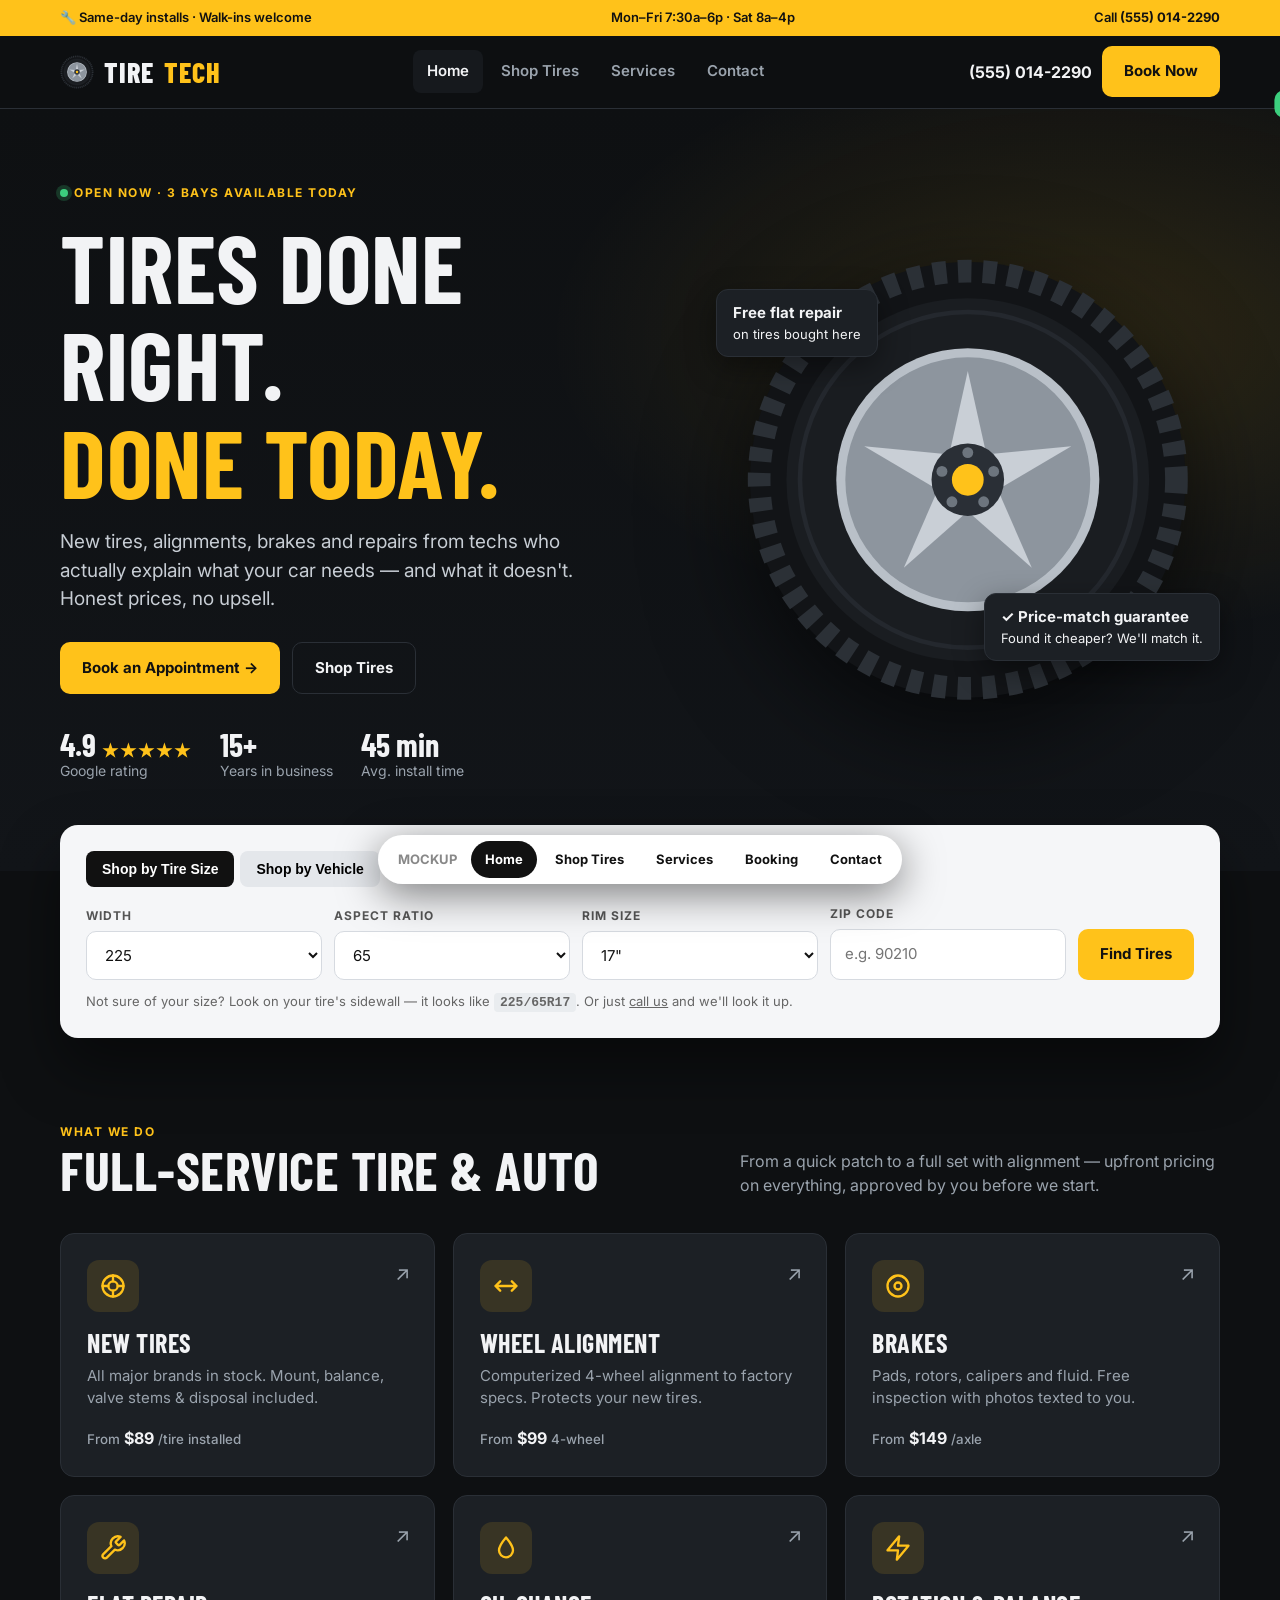
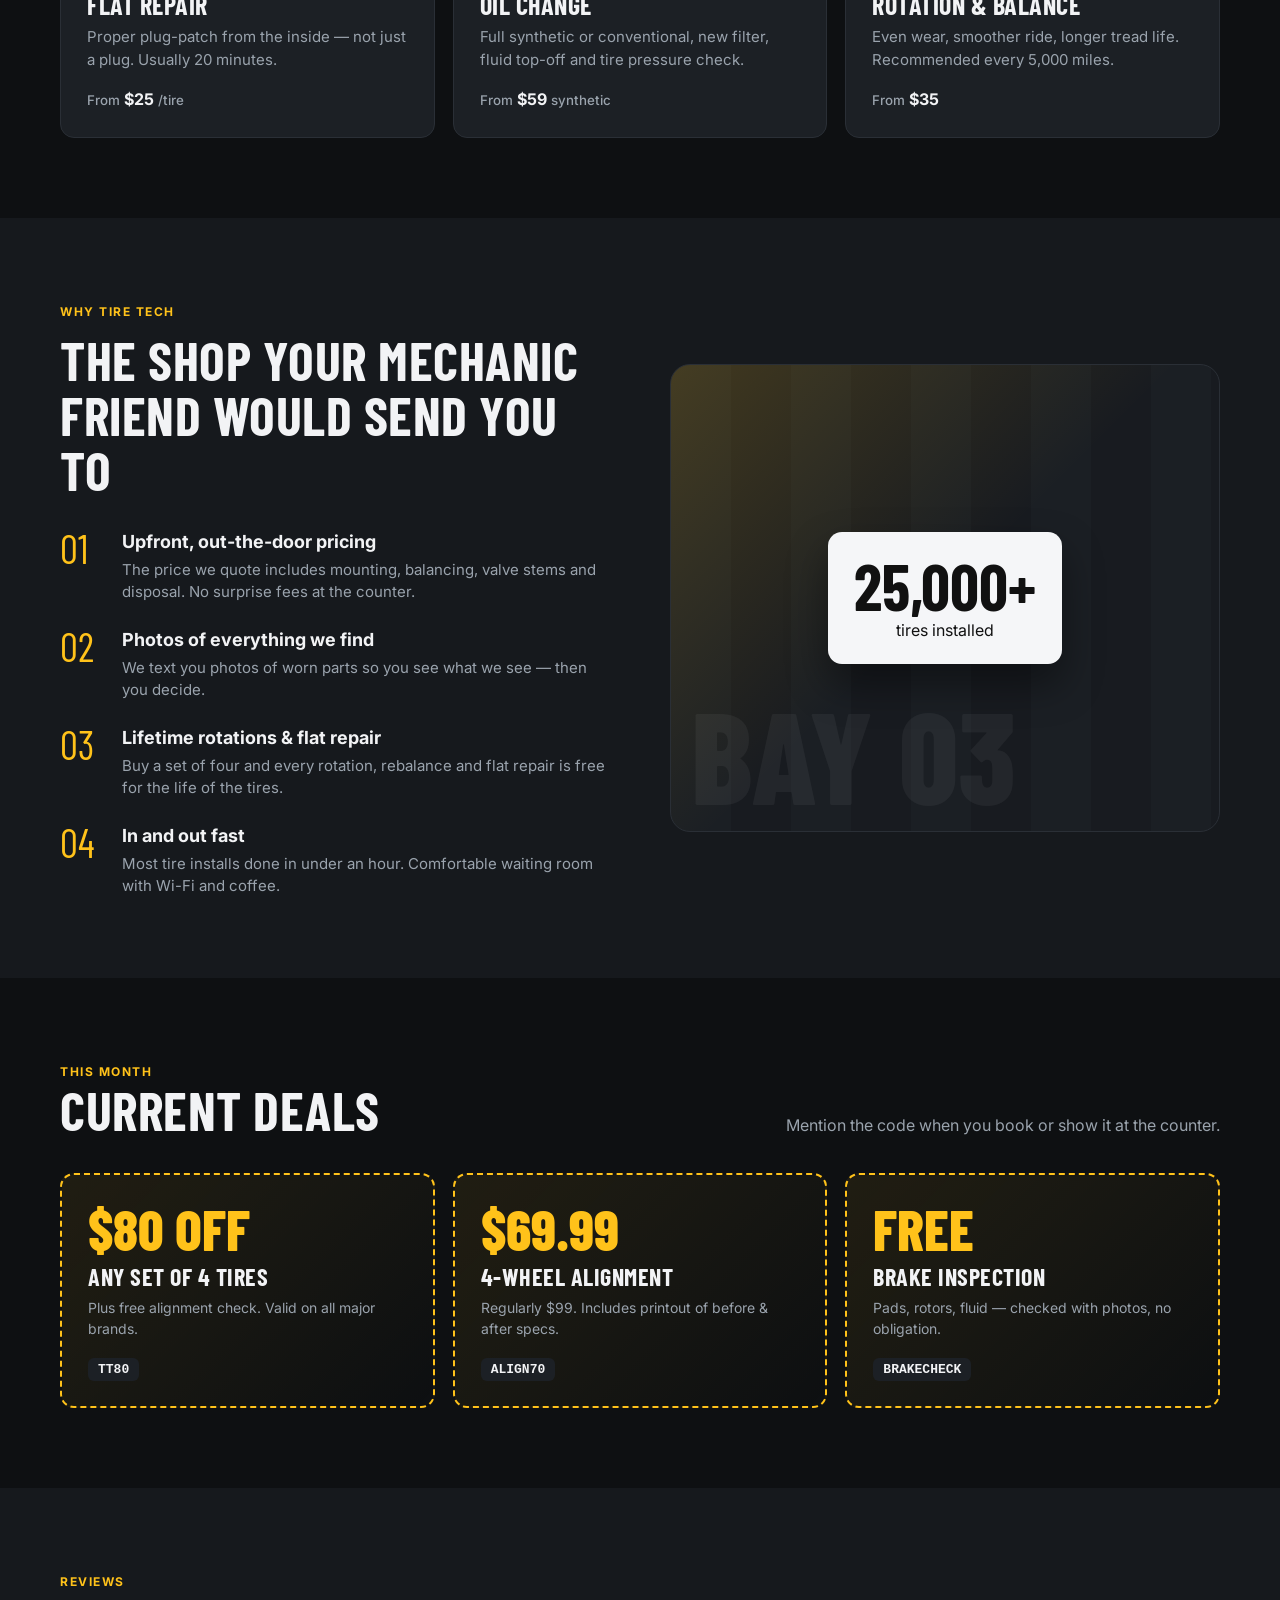
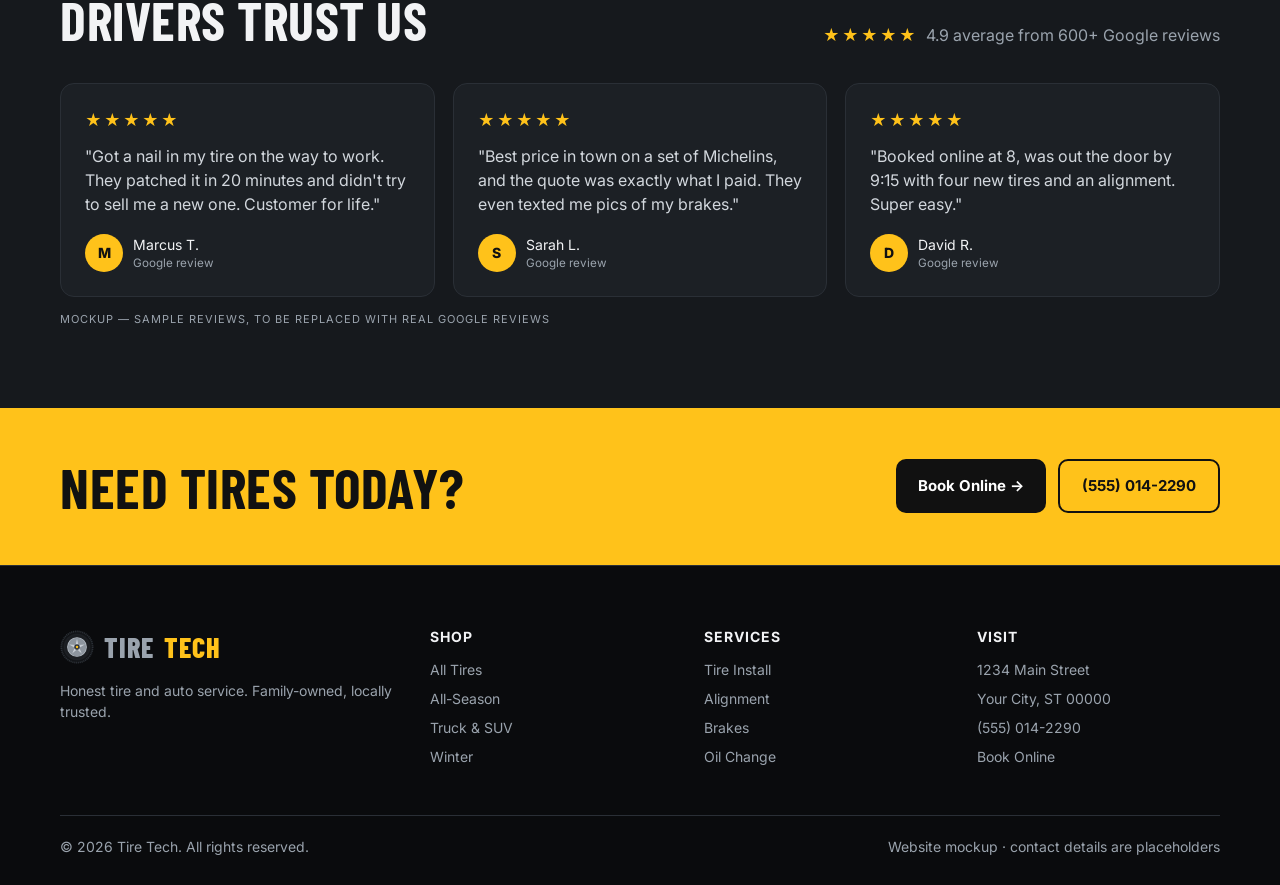
==== index.html @ 1d89fd84 "Tire Tech website mockup: home, shop tires, services, booking flow, contact Co-Authored-By: Claude O" ====
<!DOCTYPE html>
<html lang="en">
<head>
<meta charset="utf-8">
<meta name="viewport" content="width=device-width, initial-scale=1">
<title>Tire Tech</title>
<link rel="preconnect" href="https://fonts.googleapis.com">
<link href="https://fonts.googleapis.com/css2?family=Barlow+Condensed:wght@600;700;800&family=Inter:wght@400;500;600;700&display=swap" rel="stylesheet">
<style>
:root{
  --bg:#0e1012; --bg2:#16191d; --card:#1c2025; --line:#2a2f36;
  --text:#f2f3f5; --muted:#9aa3ad; --accent:#ffc21a; --accent2:#ff8a00;
  --ok:#3ccf7e; --light:#f5f6f8; --ink:#111;
  --r:14px;
}
*{box-sizing:border-box;margin:0;padding:0}
html{scroll-behavior:smooth}
body{background:var(--bg);color:var(--text);font-family:Inter,system-ui,sans-serif;line-height:1.5;-webkit-font-smoothing:antialiased;overflow-x:hidden}
a{color:inherit;text-decoration:none}
h1,h2,h3,.cond{font-family:"Barlow Condensed",Impact,sans-serif;text-transform:uppercase;letter-spacing:.5px;line-height:1.02}
.wrap{max-width:1200px;margin:0 auto;padding:0 20px}
.btn{display:inline-flex;align-items:center;gap:8px;padding:14px 22px;border-radius:10px;font-weight:700;font-size:15px;border:0;cursor:pointer;transition:.15s;white-space:nowrap}
.btn-y{background:var(--accent);color:#111}
.btn-y:hover{background:#ffd34d;transform:translateY(-1px)}
.btn-o{border:1.5px solid var(--line);color:var(--text);background:transparent}
.btn-o:hover{border-color:var(--accent);color:var(--accent)}
.tag{display:inline-block;font-size:12px;font-weight:700;letter-spacing:1.5px;text-transform:uppercase;color:var(--accent)}

/* topbar */
.topbar{background:var(--accent);color:#111;font-size:13px;font-weight:600}
.topbar .wrap{display:flex;justify-content:space-between;gap:12px;padding-top:8px;padding-bottom:8px;flex-wrap:wrap}
header{position:sticky;top:0;z-index:50;background:rgba(14,16,18,.92);backdrop-filter:blur(10px);border-bottom:1px solid var(--line)}
header .wrap{display:flex;align-items:center;justify-content:space-between;height:72px;gap:20px}
.logo{display:flex;align-items:center;gap:10px;font-family:"Barlow Condensed";font-weight:800;font-size:28px;letter-spacing:1px}
.logo span{color:var(--accent)}
nav.main{display:flex;gap:4px}
nav.main a{padding:10px 14px;border-radius:8px;font-weight:600;font-size:15px;color:var(--muted)}
nav.main a:hover,nav.main a.active{color:var(--text);background:var(--bg2)}
.hdr-cta{display:flex;gap:10px;align-items:center}
.phone{font-weight:700}
.burger{display:none;background:none;border:0;color:var(--text);font-size:28px;cursor:pointer}

/* pages */
.page{display:none;animation:fade .3s ease}
.page.show{display:block}
@keyframes fade{from{opacity:0;transform:translateY(6px)}to{opacity:1;transform:none}}
section{padding:80px 0}
.sec-head{display:flex;justify-content:space-between;align-items:end;gap:20px;margin-bottom:36px;flex-wrap:wrap}
.sec-head h2{font-size:clamp(36px,5vw,54px)}
.sec-head p{color:var(--muted);max-width:480px}

/* hero */
.hero{position:relative;overflow:hidden;padding:70px 0 90px;background:
  radial-gradient(900px 500px at 85% 30%,rgba(255,194,26,.12),transparent 60%),
  linear-gradient(180deg,#0e1012,#121519)}
.hero .wrap{display:grid;grid-template-columns:1.1fr .9fr;gap:40px;align-items:center}
.hero h1{font-size:clamp(52px,7.5vw,96px);margin:14px 0 18px}
.hero h1 em{font-style:normal;color:var(--accent)}
.hero p.lead{font-size:19px;color:#c7cdd4;max-width:540px;margin-bottom:28px}
.hero .ctas{display:flex;gap:12px;flex-wrap:wrap}
.stars{color:var(--accent);letter-spacing:2px}
.proof{display:flex;gap:28px;margin-top:34px;flex-wrap:wrap}
.proof div{font-size:14px;color:var(--muted)}
.proof b{display:block;font-family:"Barlow Condensed";font-size:32px;color:var(--text);line-height:1}
.tire-wrap{position:relative;display:grid;place-items:center}
.tire-svg{width:min(460px,90%);animation:spin 18s linear infinite;filter:drop-shadow(0 30px 50px rgba(0,0,0,.6))}
@keyframes spin{to{transform:rotate(360deg)}}
.badge-float{position:absolute;background:var(--card);border:1px solid var(--line);border-radius:12px;padding:12px 16px;font-size:13px;box-shadow:0 10px 30px rgba(0,0,0,.4)}
.badge-float b{display:block;font-size:15px}
.bf1{top:8%;left:0}.bf2{bottom:10%;right:0}
.dot{display:inline-block;width:8px;height:8px;border-radius:50%;background:var(--ok);margin-right:6px;box-shadow:0 0 0 4px rgba(60,207,126,.2)}

/* finder */
.finder{margin-top:-46px;position:relative;z-index:5}
.finder-card{background:var(--light);color:var(--ink);border-radius:18px;padding:26px;box-shadow:0 30px 60px rgba(0,0,0,.45)}
.finder-tabs{display:flex;gap:6px;margin-bottom:18px}
.finder-tabs button{padding:10px 16px;border-radius:8px;border:0;background:#e4e7eb;font-weight:700;cursor:pointer;font-size:14px}
.finder-tabs button.on{background:#111;color:#fff}
.finder-row{display:grid;grid-template-columns:repeat(4,1fr) auto;gap:12px;align-items:end}
.field label{display:block;font-size:12px;font-weight:700;text-transform:uppercase;letter-spacing:1px;color:#555;margin-bottom:6px}
select,input,textarea{width:100%;padding:13px 14px;border-radius:10px;border:1.5px solid #d6dae0;font:inherit;font-size:15px;background:#fff;color:#111}
select:focus,input:focus,textarea:focus{outline:none;border-color:var(--accent2)}
.finder-hint{font-size:13px;color:#666;margin-top:12px}
.finder-hint b{font-family:monospace;background:#e9ecef;padding:2px 6px;border-radius:4px}

/* services */
.grid3{display:grid;grid-template-columns:repeat(3,1fr);gap:18px}
.grid4{display:grid;grid-template-columns:repeat(4,1fr);gap:18px}
.svc{background:var(--card);border:1px solid var(--line);border-radius:var(--r);padding:26px;transition:.2s;position:relative;overflow:hidden}
.svc:hover{border-color:var(--accent);transform:translateY(-3px)}
.svc .ico{width:52px;height:52px;border-radius:12px;background:rgba(255,194,26,.12);display:grid;place-items:center;margin-bottom:18px}
.svc .ico svg{width:28px;height:28px;stroke:var(--accent);fill:none;stroke-width:2;stroke-linecap:round;stroke-linejoin:round}
.svc h3{font-size:26px;margin-bottom:8px}
.svc p{color:var(--muted);font-size:15px;margin-bottom:16px}
.svc .price{font-weight:700}
.svc .price small{color:var(--muted);font-weight:500}
.svc .arrow{position:absolute;top:24px;right:24px;color:var(--muted);font-size:20px}

/* why */
.why{background:var(--bg2)}
.why .wrap{display:grid;grid-template-columns:1fr 1fr;gap:60px;align-items:center}
.why-list{display:grid;gap:22px}
.why-item{display:flex;gap:16px}
.why-item .n{font-family:"Barlow Condensed";font-size:40px;color:var(--accent);line-height:1;min-width:46px}
.why-item h4{font-size:18px;margin-bottom:4px}
.why-item p{color:var(--muted);font-size:15px}
.shop-visual{aspect-ratio:4/3.4;border-radius:20px;background:
  linear-gradient(135deg,rgba(255,194,26,.18),transparent 50%),
  repeating-linear-gradient(90deg,#1b1f24 0 60px,#181b20 60px 120px);
  border:1px solid var(--line);position:relative;overflow:hidden;display:grid;place-items:center}
.shop-visual .bay{font-family:"Barlow Condensed";font-size:130px;font-weight:800;color:rgba(255,255,255,.05);position:absolute;bottom:-20px;left:20px}
.shop-visual .stat{background:var(--light);color:#111;padding:22px 26px;border-radius:14px;text-align:center;box-shadow:0 20px 40px rgba(0,0,0,.4)}
.shop-visual .stat b{font-family:"Barlow Condensed";font-size:64px;display:block;line-height:1}

/* deals */
.deal{border:2px dashed var(--accent);border-radius:var(--r);padding:26px;background:linear-gradient(135deg,rgba(255,194,26,.08),transparent)}
.deal .big{font-family:"Barlow Condensed";font-size:56px;font-weight:800;color:var(--accent);line-height:1}
.deal h3{font-size:24px;margin:8px 0}
.deal p{color:var(--muted);font-size:14px;margin-bottom:16px}
.deal code{font-weight:700;background:var(--card);padding:4px 10px;border-radius:6px;color:var(--text)}

/* reviews */
.rev{background:var(--card);border:1px solid var(--line);border-radius:var(--r);padding:24px}
.rev p{margin:12px 0 18px;color:#d2d7dd}
.rev .who{display:flex;align-items:center;gap:10px;font-size:14px}
.av{width:38px;height:38px;border-radius:50%;background:var(--accent);color:#111;display:grid;place-items:center;font-weight:800}
.rev .who small{color:var(--muted);display:block}
.sample{font-size:11px;color:var(--muted);text-transform:uppercase;letter-spacing:1px}

/* cta band */
.band{background:var(--accent);color:#111}
.band .wrap{display:flex;justify-content:space-between;align-items:center;gap:30px;padding-top:50px;padding-bottom:50px;flex-wrap:wrap}
.band h2{font-size:clamp(36px,5vw,56px)}
.band .btn{background:#111;color:#fff}

/* footer */
footer{background:#0a0b0d;border-top:1px solid var(--line);padding:60px 0 30px;color:var(--muted);font-size:14px}
footer .cols{display:grid;grid-template-columns:1.4fr 1fr 1fr 1fr;gap:30px;margin-bottom:40px}
footer h5{color:var(--text);font-size:14px;margin-bottom:12px;text-transform:uppercase;letter-spacing:1px}
footer li{list-style:none;margin-bottom:8px}
footer a:hover{color:var(--accent)}
.legal{border-top:1px solid var(--line);padding-top:20px;display:flex;justify-content:space-between;flex-wrap:wrap;gap:10px}

/* page hero */
.phero{padding:60px 0 40px;background:linear-gradient(180deg,#14171b,var(--bg));border-bottom:1px solid var(--line)}
.phero h1{font-size:clamp(46px,6vw,76px);margin:10px 0}
.phero p{color:var(--muted);max-width:620px;font-size:17px}
.crumbs{font-size:13px;color:var(--muted)}

/* services page */
.svc-row{display:grid;grid-template-columns:80px 1fr auto;gap:24px;align-items:center;padding:26px 0;border-bottom:1px solid var(--line)}
.svc-row .ico{width:64px;height:64px;border-radius:14px;background:rgba(255,194,26,.12);display:grid;place-items:center}
.svc-row .ico svg{width:32px;height:32px;stroke:var(--accent);fill:none;stroke-width:2;stroke-linecap:round;stroke-linejoin:round}
.svc-row h3{font-size:30px}
.svc-row p{color:var(--muted);max-width:640px}
.chips{display:flex;gap:8px;flex-wrap:wrap;margin-top:10px}
.chip{font-size:12px;padding:5px 10px;border-radius:20px;background:var(--bg2);border:1px solid var(--line);color:#c7cdd4}
.svc-row .right{text-align:right}
.svc-row .right b{font-family:"Barlow Condensed";font-size:34px;display:block}
.svc-row .right small{color:var(--muted);display:block;margin-bottom:10px}

/* shop */
.shop{display:grid;grid-template-columns:260px 1fr;gap:30px;padding:40px 0 80px}
.filters{background:var(--card);border:1px solid var(--line);border-radius:var(--r);padding:22px;height:fit-content;position:sticky;top:96px}
.filters h4{font-size:13px;text-transform:uppercase;letter-spacing:1px;margin:18px 0 10px;color:var(--muted)}
.filters h4:first-child{margin-top:0}
.filters label{display:flex;align-items:center;gap:10px;font-size:14px;padding:5px 0;cursor:pointer}
.filters input[type=checkbox]{width:18px;height:18px;accent-color:var(--accent)}
.sizebox{background:var(--bg2);border:1px solid var(--line);border-radius:10px;padding:12px;font-family:monospace;font-size:18px;font-weight:700;text-align:center;color:var(--accent)}
.shop-top{display:flex;justify-content:space-between;align-items:center;margin-bottom:18px;gap:12px;flex-wrap:wrap}
.shop-top select{width:auto;background:var(--card);color:var(--text);border-color:var(--line)}
.tires{display:grid;grid-template-columns:repeat(3,1fr);gap:18px}
.tcard{background:var(--card);border:1px solid var(--line);border-radius:var(--r);overflow:hidden;display:flex;flex-direction:column;transition:.2s}
.tcard:hover{border-color:#444b55}
.tcard .img{background:radial-gradient(circle at 50% 45%,#2a2f36,#16191d);aspect-ratio:1.25;display:grid;place-items:center;position:relative}
.tcard .img svg{width:62%}
.tcard .ribbon{position:absolute;top:12px;left:12px;background:var(--accent);color:#111;font-size:11px;font-weight:800;padding:4px 8px;border-radius:6px;text-transform:uppercase}
.tcard .body{padding:18px;flex:1;display:flex;flex-direction:column}
.tcard .brand{font-size:12px;color:var(--muted);text-transform:uppercase;letter-spacing:1px;font-weight:700}
.tcard h3{font-size:24px;margin:4px 0 8px}
.tcard .meta{display:flex;gap:6px;flex-wrap:wrap;margin-bottom:14px}
.tcard .foot{margin-top:auto;display:flex;justify-content:space-between;align-items:end}
.tcard .pr b{font-family:"Barlow Condensed";font-size:32px;line-height:1}
.tcard .pr small{display:block;color:var(--muted);font-size:12px}
.tcard .btn{padding:10px 14px;font-size:14px}

/* booking */
.book{display:grid;grid-template-columns:1fr 360px;gap:30px;padding:40px 0 80px}
.steps{display:flex;gap:8px;margin-bottom:24px}
.steps div{flex:1;height:6px;border-radius:4px;background:var(--line)}
.steps div.on{background:var(--accent)}
.bcard{background:var(--light);color:#111;border-radius:18px;padding:30px}
.bcard h2{font-size:38px;margin-bottom:6px}
.bcard .sub{color:#666;margin-bottom:22px}
.opts{display:grid;grid-template-columns:repeat(2,1fr);gap:12px}
.opt{border:2px solid #dde1e6;border-radius:12px;padding:16px;cursor:pointer;background:#fff;transition:.15s;text-align:left;font:inherit}
.opt:hover{border-color:#bbb}
.opt.on{border-color:var(--accent2);background:#fff8ea}
.opt b{display:block;font-size:16px}
.opt small{color:#666}
.days{display:grid;grid-template-columns:repeat(7,1fr);gap:8px;margin-bottom:18px}
.day{border:2px solid #dde1e6;border-radius:10px;padding:10px 4px;text-align:center;cursor:pointer;background:#fff;font:inherit}
.day small{display:block;font-size:11px;color:#777;text-transform:uppercase}
.day b{font-size:20px}
.day.on{border-color:var(--accent2);background:#fff8ea}
.day.off{opacity:.35;pointer-events:none}
.times{display:grid;grid-template-columns:repeat(4,1fr);gap:8px}
.time{border:2px solid #dde1e6;border-radius:10px;padding:10px;text-align:center;cursor:pointer;background:#fff;font:inherit;font-weight:600}
.time.on{border-color:var(--accent2);background:#fff8ea}
.time.taken{text-decoration:line-through;opacity:.35;pointer-events:none}
.formgrid{display:grid;grid-template-columns:1fr 1fr;gap:14px}
.formgrid .full{grid-column:1/-1}
.bnav{display:flex;justify-content:space-between;margin-top:26px}
.bnav .btn-o{color:#111;border-color:#ccc}
.summary{background:var(--card);border:1px solid var(--line);border-radius:18px;padding:24px;height:fit-content;position:sticky;top:96px}
.summary h4{font-size:13px;text-transform:uppercase;letter-spacing:1px;color:var(--muted);margin-bottom:14px}
.sline{display:flex;justify-content:space-between;padding:10px 0;border-bottom:1px solid var(--line);font-size:14px;gap:12px}
.sline span:first-child{color:var(--muted)}
.sline span:last-child{text-align:right;font-weight:600}
.perks{margin-top:18px;display:grid;gap:10px;font-size:14px;color:#c7cdd4}
.done{text-align:center;padding:30px 10px}
.done .check{width:80px;height:80px;border-radius:50%;background:var(--ok);display:grid;place-items:center;margin:0 auto 20px;font-size:40px;color:#fff}

/* contact */
.contact{display:grid;grid-template-columns:1fr 1fr;gap:30px;padding:50px 0 80px}
.map{border-radius:18px;border:1px solid var(--line);min-height:420px;position:relative;overflow:hidden;background:
  linear-gradient(0deg,transparent 48%,#2a2f36 48% 52%,transparent 52%),
  linear-gradient(90deg,transparent 30%,#2a2f36 30% 33%,transparent 33%),
  linear-gradient(90deg,transparent 70%,#23272d 70% 72%,transparent 72%),
  linear-gradient(0deg,transparent 18%,#23272d 18% 20%,transparent 20%),
  #181b20}
.pin{position:absolute;left:50%;top:42%;transform:translate(-50%,-100%);text-align:center}
.pin .p{width:44px;height:44px;background:var(--accent);border-radius:50% 50% 50% 0;transform:rotate(-45deg);margin:0 auto;box-shadow:0 10px 20px rgba(0,0,0,.5)}
.pin .lbl{margin-top:14px;background:var(--light);color:#111;padding:8px 12px;border-radius:8px;font-weight:700;font-size:14px;white-space:nowrap}
.info{display:grid;gap:16px}
.icard{background:var(--card);border:1px solid var(--line);border-radius:var(--r);padding:22px}
.icard h3{font-size:24px;margin-bottom:10px}
.hours div{display:flex;justify-content:space-between;padding:6px 0;border-bottom:1px dashed var(--line);font-size:15px}
.hours div.today{color:var(--accent);font-weight:700}

/* mock toolbar */
.mockbar{position:fixed;bottom:16px;left:50%;transform:translateX(-50%);z-index:100;background:#fff;color:#111;border-radius:40px;padding:6px;display:flex;gap:4px;box-shadow:0 10px 40px rgba(0,0,0,.5);font-size:13px;font-weight:700;max-width:calc(100vw - 32px);overflow-x:auto}
.mockbar a{padding:9px 14px;border-radius:30px;white-space:nowrap}
.mockbar a.active{background:#111;color:#fff}
.mockbar .lab{padding:9px 10px 9px 14px;color:#888}

.toast{position:fixed;top:90px;right:20px;background:var(--ok);color:#06210f;padding:14px 18px;border-radius:10px;font-weight:700;z-index:120;transform:translateX(140%);transition:.3s}
.toast.show{transform:none}

@media(max-width:980px){
  nav.main,.hdr-cta .phone{display:none}
  .burger{display:block}
  nav.main.open{display:flex;flex-direction:column;position:absolute;top:72px;left:0;right:0;background:var(--bg);padding:12px 20px;border-bottom:1px solid var(--line)}
  .hero .wrap,.why .wrap,.contact,.book,.shop{grid-template-columns:1fr}
  .tire-wrap{order:-1}.tire-svg{width:260px}
  .badge-float{display:none}
  .finder-row{grid-template-columns:1fr 1fr}
  .finder-row .btn{grid-column:1/-1;justify-content:center}
  .grid3,.grid4,.tires{grid-template-columns:1fr 1fr}
  footer .cols{grid-template-columns:1fr 1fr}
  .filters,.summary{position:static}
}
@media(max-width:620px){
  section{padding:56px 0}
  .wrap{padding:0 16px}
  .grid3,.grid4,.tires,.opts,.formgrid{grid-template-columns:1fr}
  .svc-row{grid-template-columns:1fr}
  .svc-row .right{text-align:left}
  .times{grid-template-columns:repeat(3,1fr)}
  .days{grid-template-columns:repeat(4,1fr)}
  .hdr-cta .btn{padding:10px 14px;font-size:14px}
  .topbar .wrap{justify-content:center;text-align:center}
  .topbar .hide-sm{display:none}
  footer .cols{grid-template-columns:1fr}
}
</style>
</head>
<body>

<svg width="0" height="0" style="position:absolute">
  <defs>
    <symbol id="tire" viewBox="0 0 200 200">
      <circle cx="100" cy="100" r="96" fill="#121417"/>
      <circle cx="100" cy="100" r="92" fill="none" stroke="#2b3036" stroke-width="10" stroke-dasharray="6 5"/>
      <circle cx="100" cy="100" r="80" fill="#1a1d21"/>
      <circle cx="100" cy="100" r="74" fill="none" stroke="#24282e" stroke-width="2"/>
      <circle cx="100" cy="100" r="58" fill="#b9c0c8"/>
      <circle cx="100" cy="100" r="54" fill="#8d959e"/>
      <g fill="#c9cfd6">
        <path d="M100 52 L108 88 L92 88Z"/><path d="M100 52 L108 88 L92 88Z" transform="rotate(72 100 100)"/>
        <path d="M100 52 L108 88 L92 88Z" transform="rotate(144 100 100)"/><path d="M100 52 L108 88 L92 88Z" transform="rotate(216 100 100)"/>
        <path d="M100 52 L108 88 L92 88Z" transform="rotate(288 100 100)"/>
      </g>
      <circle cx="100" cy="100" r="16" fill="#2a2f36"/>
      <circle cx="100" cy="100" r="7" fill="#ffc21a"/>
      <g fill="#6d757e"><circle cx="100" cy="88" r="2.4"/><circle cx="111.4" cy="96.3" r="2.4"/><circle cx="107" cy="109.7" r="2.4"/><circle cx="93" cy="109.7" r="2.4"/><circle cx="88.6" cy="96.3" r="2.4"/></g>
    </symbol>
  </defs>
</svg>

<div class="topbar"><div class="wrap">
  <span>🔧 Same-day installs · Walk-ins welcome</span>
  <span class="hide-sm">Mon–Fri 7:30a–6p · Sat 8a–4p</span>
  <span>Call <b>(555) 014-2290</b></span>
</div></div>

<header><div class="wrap">
  <a href="#home" class="logo">
    <svg width="34" height="34"><use href="#tire"/></svg>TIRE<span>TECH</span>
  </a>
  <nav class="main" id="nav">
    <a href="#home" data-p="home">Home</a>
    <a href="#tires" data-p="tires">Shop Tires</a>
    <a href="#services" data-p="services">Services</a>
    <a href="#contact" data-p="contact">Contact</a>
  </nav>
  <div class="hdr-cta">
    <a class="phone" href="#contact">(555) 014-2290</a>
    <a class="btn btn-y" href="#book">Book Now</a>
    <button class="burger" onclick="document.getElementById('nav').classList.toggle('open')" aria-label="Menu">☰</button>
  </div>
</div></header>

<!-- ================= HOME ================= -->
<main class="page" id="p-home">
  <div class="hero"><div class="wrap">
    <div>
      <span class="tag"><span class="dot"></span>Open now · 3 bays available today</span>
      <h1>Tires done right.<br><em>Done today.</em></h1>
      <p class="lead">New tires, alignments, brakes and repairs from techs who actually explain what your car needs — and what it doesn't. Honest prices, no upsell.</p>
      <div class="ctas">
        <a class="btn btn-y" href="#book">Book an Appointment →</a>
        <a class="btn btn-o" href="#tires">Shop Tires</a>
      </div>
      <div class="proof">
        <div><b>4.9 <span class="stars" style="font-size:18px">★★★★★</span></b>Google rating</div>
        <div><b>15+</b>Years in business</div>
        <div><b>45 min</b>Avg. install time</div>
      </div>
    </div>
    <div class="tire-wrap">
      <svg class="tire-svg" viewBox="0 0 200 200"><use href="#tire"/></svg>
      <div class="badge-float bf1"><b>Free flat repair</b>on tires bought here</div>
      <div class="badge-float bf2"><b>✓ Price-match guarantee</b>Found it cheaper? We'll match it.</div>
    </div>
  </div></div>

  <div class="wrap finder"><div class="finder-card">
    <div class="finder-tabs">
      <button class="on" onclick="ftab(this,'size')">Shop by Tire Size</button>
      <button onclick="ftab(this,'veh')">Shop by Vehicle</button>
    </div>
    <div class="finder-row" id="f-size">
      <div class="field"><label>Width</label><select><option>205</option><option>215</option><option selected>225</option><option>235</option><option>245</option><option>265</option></select></div>
      <div class="field"><label>Aspect Ratio</label><select><option>45</option><option>55</option><option selected>65</option><option>70</option></select></div>
      <div class="field"><label>Rim Size</label><select><option>16"</option><option selected>17"</option><option>18"</option><option>20"</option></select></div>
      <div class="field"><label>ZIP Code</label><input placeholder="e.g. 90210"></div>
      <a class="btn btn-y" href="#tires">Find Tires</a>
    </div>
    <div class="finder-row" id="f-veh" style="display:none">
      <div class="field"><label>Year</label><select><option>2024</option><option selected>2021</option><option>2019</option><option>2017</option></select></div>
      <div class="field"><label>Make</label><select><option>Toyota</option><option selected>Honda</option><option>Ford</option><option>Chevrolet</option></select></div>
      <div class="field"><label>Model</label><select><option selected>CR-V</option><option>Civic</option><option>Accord</option><option>Pilot</option></select></div>
      <div class="field"><label>Trim</label><select><option>EX</option><option>LX</option><option>Touring</option></select></div>
      <a class="btn btn-y" href="#tires">Find Tires</a>
    </div>
    <p class="finder-hint">Not sure of your size? Look on your tire's sidewall — it looks like <b>225/65R17</b>. Or just <a href="#contact" style="text-decoration:underline">call us</a> and we'll look it up.</p>
  </div></div>

  <section><div class="wrap">
    <div class="sec-head">
      <div><span class="tag">What we do</span><h2>Full-service tire &amp; auto</h2></div>
      <p>From a quick patch to a full set with alignment — upfront pricing on everything, approved by you before we start.</p>
    </div>
    <div class="grid3" id="svc-grid"></div>
  </div></section>

  <section class="why"><div class="wrap">
    <div>
      <span class="tag">Why Tire Tech</span>
      <h2 style="font-size:clamp(36px,5vw,54px);margin:10px 0 30px">The shop your mechanic friend would send you to</h2>
      <div class="why-list">
        <div class="why-item"><div class="n">01</div><div><h4>Upfront, out-the-door pricing</h4><p>The price we quote includes mounting, balancing, valve stems and disposal. No surprise fees at the counter.</p></div></div>
        <div class="why-item"><div class="n">02</div><div><h4>Photos of everything we find</h4><p>We text you photos of worn parts so you see what we see — then you decide.</p></div></div>
        <div class="why-item"><div class="n">03</div><div><h4>Lifetime rotations &amp; flat repair</h4><p>Buy a set of four and every rotation, rebalance and flat repair is free for the life of the tires.</p></div></div>
        <div class="why-item"><div class="n">04</div><div><h4>In and out fast</h4><p>Most tire installs done in under an hour. Comfortable waiting room with Wi-Fi and coffee.</p></div></div>
      </div>
    </div>
    <div class="shop-visual">
      <div class="bay">BAY 03</div>
      <div class="stat"><b>25,000+</b>tires installed</div>
    </div>
  </div></section>

  <section><div class="wrap">
    <div class="sec-head">
      <div><span class="tag">This month</span><h2>Current deals</h2></div>
      <p>Mention the code when you book or show it at the counter.</p>
    </div>
    <div class="grid3">
      <div class="deal"><div class="big">$80 OFF</div><h3>Any set of 4 tires</h3><p>Plus free alignment check. Valid on all major brands.</p><code>TT80</code></div>
      <div class="deal"><div class="big">$69.99</div><h3>4-wheel alignment</h3><p>Regularly $99. Includes printout of before &amp; after specs.</p><code>ALIGN70</code></div>
      <div class="deal"><div class="big">FREE</div><h3>Brake inspection</h3><p>Pads, rotors, fluid — checked with photos, no obligation.</p><code>BRAKECHECK</code></div>
    </div>
  </div></section>

  <section style="background:var(--bg2)"><div class="wrap">
    <div class="sec-head">
      <div><span class="tag">Reviews</span><h2>Drivers trust us</h2></div>
      <p><span class="stars">★★★★★</span> &nbsp;4.9 average from 600+ Google reviews</p>
    </div>
    <div class="grid3">
      <div class="rev"><span class="stars">★★★★★</span><p>"Got a nail in my tire on the way to work. They patched it in 20 minutes and didn't try to sell me a new one. Customer for life."</p><div class="who"><div class="av">M</div><div>Marcus T.<small>Google review</small></div></div></div>
      <div class="rev"><span class="stars">★★★★★</span><p>"Best price in town on a set of Michelins, and the quote was exactly what I paid. They even texted me pics of my brakes."</p><div class="who"><div class="av">S</div><div>Sarah L.<small>Google review</small></div></div></div>
      <div class="rev"><span class="stars">★★★★★</span><p>"Booked online at 8, was out the door by 9:15 with four new tires and an alignment. Super easy."</p><div class="who"><div class="av">D</div><div>David R.<small>Google review</small></div></div></div>
    </div>
    <p class="sample" style="margin-top:14px">Mockup — sample reviews, to be replaced with real Google reviews</p>
  </div></section>

  <div class="band"><div class="wrap">
    <h2>Need tires today?</h2>
    <div style="display:flex;gap:12px;flex-wrap:wrap"><a class="btn" href="#book">Book Online →</a><a class="btn" style="background:transparent;color:#111;border:2px solid #111" href="#contact">(555) 014-2290</a></div>
  </div></div>
</main>

<!-- ================= TIRES ================= -->
<main class="page" id="p-tires">
  <div class="phero"><div class="wrap">
    <div class="crumbs">Home / Shop Tires</div>
    <h1>Shop Tires</h1>
    <p>Prices shown are per tire, <b style="color:var(--text)">installed</b> — mounting, balancing, new valve stems and disposal included.</p>
  </div></div>
  <div class="wrap shop">
    <aside class="filters">
      <h4>Your size</h4>
      <div class="sizebox">225/65R17</div>
      <a href="#home" style="font-size:13px;color:var(--accent);display:block;margin-top:8px">Change size</a>
      <h4>Tire type</h4>
      <label><input type="checkbox" checked> All-Season</label>
      <label><input type="checkbox"> All-Terrain</label>
      <label><input type="checkbox"> Performance</label>
      <label><input type="checkbox"> Winter</label>
      <h4>Brand</h4>
      <label><input type="checkbox"> Michelin</label>
      <label><input type="checkbox"> Bridgestone</label>
      <label><input type="checkbox"> Goodyear</label>
      <label><input type="checkbox"> Continental</label>
      <label><input type="checkbox"> Budget / Value</label>
      <h4>Price per tire</h4>
      <label><input type="checkbox"> Under $120</label>
      <label><input type="checkbox"> $120 – $180</label>
      <label><input type="checkbox"> $180+</label>
    </aside>
    <div>
      <div class="shop-top">
        <span style="color:var(--muted)"><b style="color:var(--text)">6 tires</b> fit 225/65R17</span>
        <select><option>Sort: Recommended</option><option>Price: Low to High</option><option>Price: High to Low</option><option>Best Rated</option></select>
      </div>
      <div class="tires" id="tire-grid"></div>
    </div>
  </div>
</main>

<!-- ================= SERVICES ================= -->
<main class="page" id="p-services">
  <div class="phero"><div class="wrap">
    <div class="crumbs">Home / Services</div>
    <h1>Services &amp; Pricing</h1>
    <p>Straight answers and starting prices. Every job gets a written quote you approve before we touch your car.</p>
  </div></div>
  <div class="wrap" id="svc-list" style="padding-bottom:80px"></div>
  <div class="band"><div class="wrap">
    <h2>Not sure what you need?</h2>
    <a class="btn" href="#book">Book a Free Inspection →</a>
  </div></div>
</main>

<!-- ================= BOOK ================= -->
<main class="page" id="p-book">
  <div class="phero"><div class="wrap">
    <div class="crumbs">Home / Book Appointment</div>
    <h1>Book in 60 seconds</h1>
    <p>Pick a service and a time. We'll text you a confirmation and a reminder the day before.</p>
  </div></div>
  <div class="wrap book">
    <div>
      <div class="steps"><div class="on"></div><div></div><div></div><div></div></div>
      <div class="bcard" id="bstep"></div>
    </div>
    <aside class="summary">
      <h4>Your appointment</h4>
      <div class="sline"><span>Service</span><span id="s-svc">—</span></div>
      <div class="sline"><span>Date</span><span id="s-date">—</span></div>
      <div class="sline"><span>Time</span><span id="s-time">—</span></div>
      <div class="sline"><span>Vehicle</span><span id="s-veh">—</span></div>
      <div class="sline"><span>Est. price</span><span id="s-price">—</span></div>
      <div class="perks">
        <div>✓ Free cancellation anytime</div>
        <div>✓ Text updates when your car is ready</div>
        <div>✓ Pay at pickup — nothing charged now</div>
      </div>
    </aside>
  </div>
</main>

<!-- ================= CONTACT ================= -->
<main class="page" id="p-contact">
  <div class="phero"><div class="wrap">
    <div class="crumbs">Home / Contact</div>
    <h1>Visit the shop</h1>
    <p>Walk-ins welcome — but booking online gets you the next open bay.</p>
  </div></div>
  <div class="wrap contact">
    <div class="map"><div class="pin"><div class="p"></div><div class="lbl">Tire Tech · 1234 Main St</div></div></div>
    <div class="info">
      <div class="icard">
        <h3>Location &amp; Phone</h3>
        <p style="color:#c7cdd4">1234 Main Street<br>Your City, ST 00000</p>
        <p style="margin-top:10px;font-size:22px;font-weight:700">(555) 014-2290</p>
        <div style="display:flex;gap:10px;margin-top:14px;flex-wrap:wrap"><a class="btn btn-y" href="#contact">Get Directions</a><a class="btn btn-o" href="#contact">Text Us</a></div>
      </div>
      <div class="icard hours">
        <h3>Hours</h3>
        <div><span>Monday</span><span>7:30a – 6:00p</span></div>
        <div><span>Tuesday</span><span>7:30a – 6:00p</span></div>
        <div><span>Wednesday</span><span>7:30a – 6:00p</span></div>
        <div><span>Thursday</span><span>7:30a – 6:00p</span></div>
        <div class="today"><span>Friday (today)</span><span>7:30a – 6:00p</span></div>
        <div><span>Saturday</span><span>8:00a – 4:00p</span></div>
        <div><span>Sunday</span><span>Closed</span></div>
      </div>
      <div class="icard">
        <h3>Send a message</h3>
        <div class="formgrid">
          <input placeholder="Name"><input placeholder="Phone">
          <textarea class="full" rows="3" placeholder="What can we help with?"></textarea>
          <button class="btn btn-y full" onclick="toast('Message sent — we\'ll reply shortly!')">Send Message</button>
        </div>
      </div>
    </div>
  </div>
</main>

<footer><div class="wrap">
  <div class="cols">
    <div>
      <div class="logo" style="margin-bottom:12px"><svg width="34" height="34"><use href="#tire"/></svg>TIRE<span>TECH</span></div>
      <p>Honest tire and auto service. Family-owned, locally trusted.</p>
    </div>
    <div><h5>Shop</h5><ul><li><a href="#tires">All Tires</a></li><li><a href="#tires">All-Season</a></li><li><a href="#tires">Truck &amp; SUV</a></li><li><a href="#tires">Winter</a></li></ul></div>
    <div><h5>Services</h5><ul><li><a href="#services">Tire Install</a></li><li><a href="#services">Alignment</a></li><li><a href="#services">Brakes</a></li><li><a href="#services">Oil Change</a></li></ul></div>
    <div><h5>Visit</h5><ul><li>1234 Main Street</li><li>Your City, ST 00000</li><li>(555) 014-2290</li><li><a href="#book">Book Online</a></li></ul></div>
  </div>
  <div class="legal"><span>© 2026 Tire Tech. All rights reserved.</span><span>Website mockup · contact details are placeholders</span></div>
</div></footer>

<div class="mockbar">
  <span class="lab">MOCKUP</span>
  <a href="#home" data-p="home">Home</a>
  <a href="#tires" data-p="tires">Shop Tires</a>
  <a href="#services" data-p="services">Services</a>
  <a href="#book" data-p="book">Booking</a>
  <a href="#contact" data-p="contact">Contact</a>
</div>
<div class="toast" id="toast"></div>

<script>
const IC={
  tire:'<circle cx="12" cy="12" r="9"/><circle cx="12" cy="12" r="4"/><path d="M12 3v5M12 16v5M3 12h5M16 12h5"/>',
  align:'<path d="M3 12h18M7 8l-4 4 4 4M17 8l4 4-4 4"/>',
  brake:'<circle cx="12" cy="12" r="9"/><circle cx="12" cy="12" r="3"/><path d="M5 7a9 9 0 0 1 4-3"/>',
  oil:'<path d="M12 3s6 7 6 11a6 6 0 0 1-12 0c0-4 6-11 6-11z"/>',
  patch:'<path d="M14.7 6.3a1 1 0 0 0 0 1.4l1.6 1.6a1 1 0 0 0 1.4 0l3.8-3.8a6 6 0 0 1-7.9 7.9l-6.9 6.9a2.1 2.1 0 0 1-3-3l6.9-6.9a6 6 0 0 1 7.9-7.9z"/>',
  bolt:'<path d="M13 2 3 14h9l-1 8 10-12h-9z"/>'
};
const ico=k=>`<svg viewBox="0 0 24 24">${IC[k]}</svg>`;
const SERVICES=[
  {k:'tire',n:'New Tires',d:'All major brands in stock. Mount, balance, valve stems & disposal included.',p:'$89',u:'/tire installed',c:['Same-day','Price match','Road hazard option']},
  {k:'align',n:'Wheel Alignment',d:'Computerized 4-wheel alignment to factory specs. Protects your new tires.',p:'$99',u:'4-wheel',c:['Before/after printout','~45 min']},
  {k:'brake',n:'Brakes',d:'Pads, rotors, calipers and fluid. Free inspection with photos texted to you.',p:'$149',u:'/axle',c:['Free inspection','12-mo warranty']},
  {k:'patch',n:'Flat Repair',d:'Proper plug-patch from the inside — not just a plug. Usually 20 minutes.',p:'$25',u:'/tire',c:['Free on our tires','Walk-in']},
  {k:'oil',n:'Oil Change',d:'Full synthetic or conventional, new filter, fluid top-off and tire pressure check.',p:'$59',u:'synthetic',c:['20 min','Multi-point check']},
  {k:'bolt',n:'Rotation & Balance',d:'Even wear, smoother ride, longer tread life. Recommended every 5,000 miles.',p:'$35',u:'',c:['Free with tire set','Walk-in']},
];
document.getElementById('svc-grid').innerHTML=SERVICES.map(s=>`
  <a class="svc" href="#book"><span class="arrow">↗</span><div class="ico">${ico(s.k)}</div><h3>${s.n}</h3><p>${s.d}</p>
  <div class="price"><small>From</small> ${s.p} <small>${s.u}</small></div></a>`).join('');
document.getElementById('svc-list').innerHTML=SERVICES.map(s=>`
  <div class="svc-row"><div class="ico">${ico(s.k)}</div>
  <div><h3>${s.n}</h3><p>${s.d}</p><div class="chips">${s.c.map(c=>`<span class="chip">${c}</span>`).join('')}</div></div>
  <div class="right"><small>Starting at</small><b>${s.p}</b><a class="btn btn-y" href="#book" onclick="presel('${s.n}')">Book</a></div></div>`).join('');

const TIRES=[
  {b:'Michelin',n:'Defender LTX M/S',t:'All-Season',m:'70k mi warranty',r:4.9,p:219,tag:'Top pick'},
  {b:'Bridgestone',n:'Dueler H/L Alenza',t:'All-Season',m:'80k mi warranty',r:4.7,p:198},
  {b:'Goodyear',n:'Assurance WeatherReady',t:'All-Weather',m:'60k mi warranty',r:4.6,p:184,tag:'Best for rain'},
  {b:'Continental',n:'CrossContact LX25',t:'All-Season',m:'70k mi warranty',r:4.7,p:176},
  {b:'Falken',n:'Wildpeak A/T3W',t:'All-Terrain',m:'55k mi warranty',r:4.8,p:162},
  {b:'Value Line',n:'Touring A/S',t:'All-Season',m:'45k mi warranty',r:4.3,p:109,tag:'Best value'},
];
document.getElementById('tire-grid').innerHTML=TIRES.map(t=>`
  <div class="tcard"><div class="img">${t.tag?`<span class="ribbon">${t.tag}</span>`:''}<svg viewBox="0 0 200 200"><use href="#tire"/></svg></div>
  <div class="body"><div class="brand">${t.b}</div><h3>${t.n}</h3>
  <div class="meta"><span class="chip">${t.t}</span><span class="chip">${t.m}</span><span class="chip"><span class="stars">★</span> ${t.r}</span></div>
  <div class="foot"><div class="pr"><b>$${t.p}</b><small>per tire, installed · set of 4: $${t.p*4}</small></div>
  <a class="btn btn-y" href="#book" onclick="presel('New Tires','${t.b} ${t.n}',${t.p*4})">Book</a></div></div></div>`).join('');

/* booking flow */
const B={step:0,svc:null,price:null,day:null,time:null,veh:null};
const BS=[{n:'New Tires',p:'from $356'},{n:'Wheel Alignment',p:'$99'},{n:'Brakes',p:'from $149'},{n:'Flat Repair',p:'$25'},{n:'Oil Change',p:'$59'},{n:'Rotation & Balance',p:'$35'},{n:'Free Inspection',p:'Free'},{n:'Something else',p:'Quote'}];
function presel(n,detail,price){B.svc=detail?`${n} — ${detail}`:n;B.price=price?`$${price}`:(BS.find(x=>x.n===n)||{}).p;B.step=1;}
function days(){const out=[];const d=new Date();for(let i=0;i<7;i++){const x=new Date(d);x.setDate(d.getDate()+i);out.push(x)}return out}
function renderBook(){
  document.querySelectorAll('.steps div').forEach((e,i)=>e.classList.toggle('on',i<=B.step));
  const el=document.getElementById('bstep');let h='';
  if(B.step===0){
    h=`<h2>What do you need?</h2><p class="sub">Pick one — you can add more at the shop.</p><div class="opts">${BS.map(s=>`<button class="opt ${B.svc===s.n?'on':''}" onclick="B.svc='${s.n}';B.price='${s.p}';renderBook()"><b>${s.n}</b><small>${s.p}</small></button>`).join('')}</div>
    <div class="bnav"><span></span><button class="btn btn-y" onclick="next()" ${B.svc?'':'disabled style="opacity:.4"'}>Continue →</button></div>`;
  }else if(B.step===1){
    const taken=['8:00','10:30','1:00'];
    h=`<h2>Pick a time</h2><p class="sub">Next available bay is highlighted.</p><div class="days">${days().map((d,i)=>{const sun=d.getDay()===0;const lbl=d.toLocaleDateString('en-US',{weekday:'short',month:'short',day:'numeric'});return `<button class="day ${sun?'off':''} ${B.day===lbl?'on':''}" onclick="B.day='${lbl}';renderBook()"><small>${i===0?'Today':d.toLocaleDateString('en-US',{weekday:'short'})}</small><b>${d.getDate()}</b></button>`}).join('')}</div>
    <div class="times">${['7:30','8:00','9:00','10:30','11:30','1:00','2:30','4:00'].map(t=>`<button class="time ${taken.includes(t)?'taken':''} ${B.time===t+' '+ap(t)?'on':''}" onclick="B.time='${t} ${ap(t)}';renderBook()">${t} ${ap(t)}</button>`).join('')}</div>
    <div class="bnav"><button class="btn btn-o" onclick="back()">← Back</button><button class="btn btn-y" onclick="next()" ${B.day&&B.time?'':'disabled style="opacity:.4"'}>Continue →</button></div>`;
  }else if(B.step===2){
    h=`<h2>Your vehicle</h2><p class="sub">So we have the right parts ready.</p><div class="formgrid">
    <div class="field"><label>Year</label><select id="vy"><option>2024</option><option>2023</option><option selected>2021</option><option>2019</option></select></div>
    <div class="field"><label>Make</label><select id="vm"><option>Toyota</option><option selected>Honda</option><option>Ford</option><option>Chevrolet</option><option>Nissan</option></select></div>
    <div class="field full"><label>Model</label><input id="vmod" value="CR-V"></div>
    <div class="field full"><label>Anything we should know? (optional)</label><textarea rows="2" placeholder="e.g. vibration at highway speeds"></textarea></div></div>
    <div class="bnav"><button class="btn btn-o" onclick="back()">← Back</button><button class="btn btn-y" onclick="B.veh=vy.value+' '+vm.value+' '+vmod.value;next()">Continue →</button></div>`;
  }else if(B.step===3){
    h=`<h2>Almost done</h2><p class="sub">We'll text your confirmation.</p><div class="formgrid">
    <div class="field"><label>First name</label><input placeholder="Jane"></div><div class="field"><label>Last name</label><input placeholder="Doe"></div>
    <div class="field"><label>Mobile</label><input placeholder="(555) 555-5555"></div><div class="field"><label>Email</label><input placeholder="you@email.com"></div>
    <div class="field full"><label><input type="checkbox" checked style="width:auto;margin-right:8px">I'll wait at the shop</label></div></div>
    <div class="bnav"><button class="btn btn-o" onclick="back()">← Back</button><button class="btn btn-y" onclick="next()">Confirm Booking ✓</button></div>`;
  }else{
    h=`<div class="done"><div class="check">✓</div><h2>You're booked!</h2><p class="sub">${B.svc} · ${B.day} at ${B.time}</p><p style="color:#555;margin-bottom:20px">A confirmation text is on its way. See you soon!</p><a class="btn btn-y" href="#home" onclick="Object.assign(B,{step:0,svc:null,price:null,day:null,time:null,veh:null})">Back to Home</a></div>`;
  }
  el.innerHTML=h;
  s_svc.textContent=B.svc||'—';s_date.textContent=B.day||'—';s_time.textContent=B.time||'—';s_veh.textContent=B.veh||'—';s_price.textContent=B.price||'—';
}
const s_svc=document.getElementById('s-svc'),s_date=document.getElementById('s-date'),s_time=document.getElementById('s-time'),s_veh=document.getElementById('s-veh'),s_price=document.getElementById('s-price');
const ap=t=>(+t.split(':')[0]>=7&&+t.split(':')[0]<12)?'AM':'PM';
function next(){B.step++;renderBook();scrollTo({top:0,behavior:'smooth'})}
function back(){B.step--;renderBook()}

function ftab(b,w){document.querySelectorAll('.finder-tabs button').forEach(x=>x.classList.remove('on'));b.classList.add('on');document.getElementById('f-size').style.display=w==='size'?'':'none';document.getElementById('f-veh').style.display=w==='veh'?'':'none'}
function toast(m){const t=document.getElementById('toast');t.textContent=m;t.classList.add('show');setTimeout(()=>t.classList.remove('show'),2500)}

function route(){
  const p=(location.hash||'#home').slice(1);const id=document.getElementById('p-'+p)?p:'home';
  document.querySelectorAll('.page').forEach(x=>x.classList.toggle('show',x.id==='p-'+id));
  document.querySelectorAll('[data-p]').forEach(a=>a.classList.toggle('active',a.dataset.p===id));
  document.getElementById('nav').classList.remove('open');
  if(id==='book')renderBook();
  window.scrollTo(0,0);
}
addEventListener('hashchange',route);route();
</script>
</body>
</html>
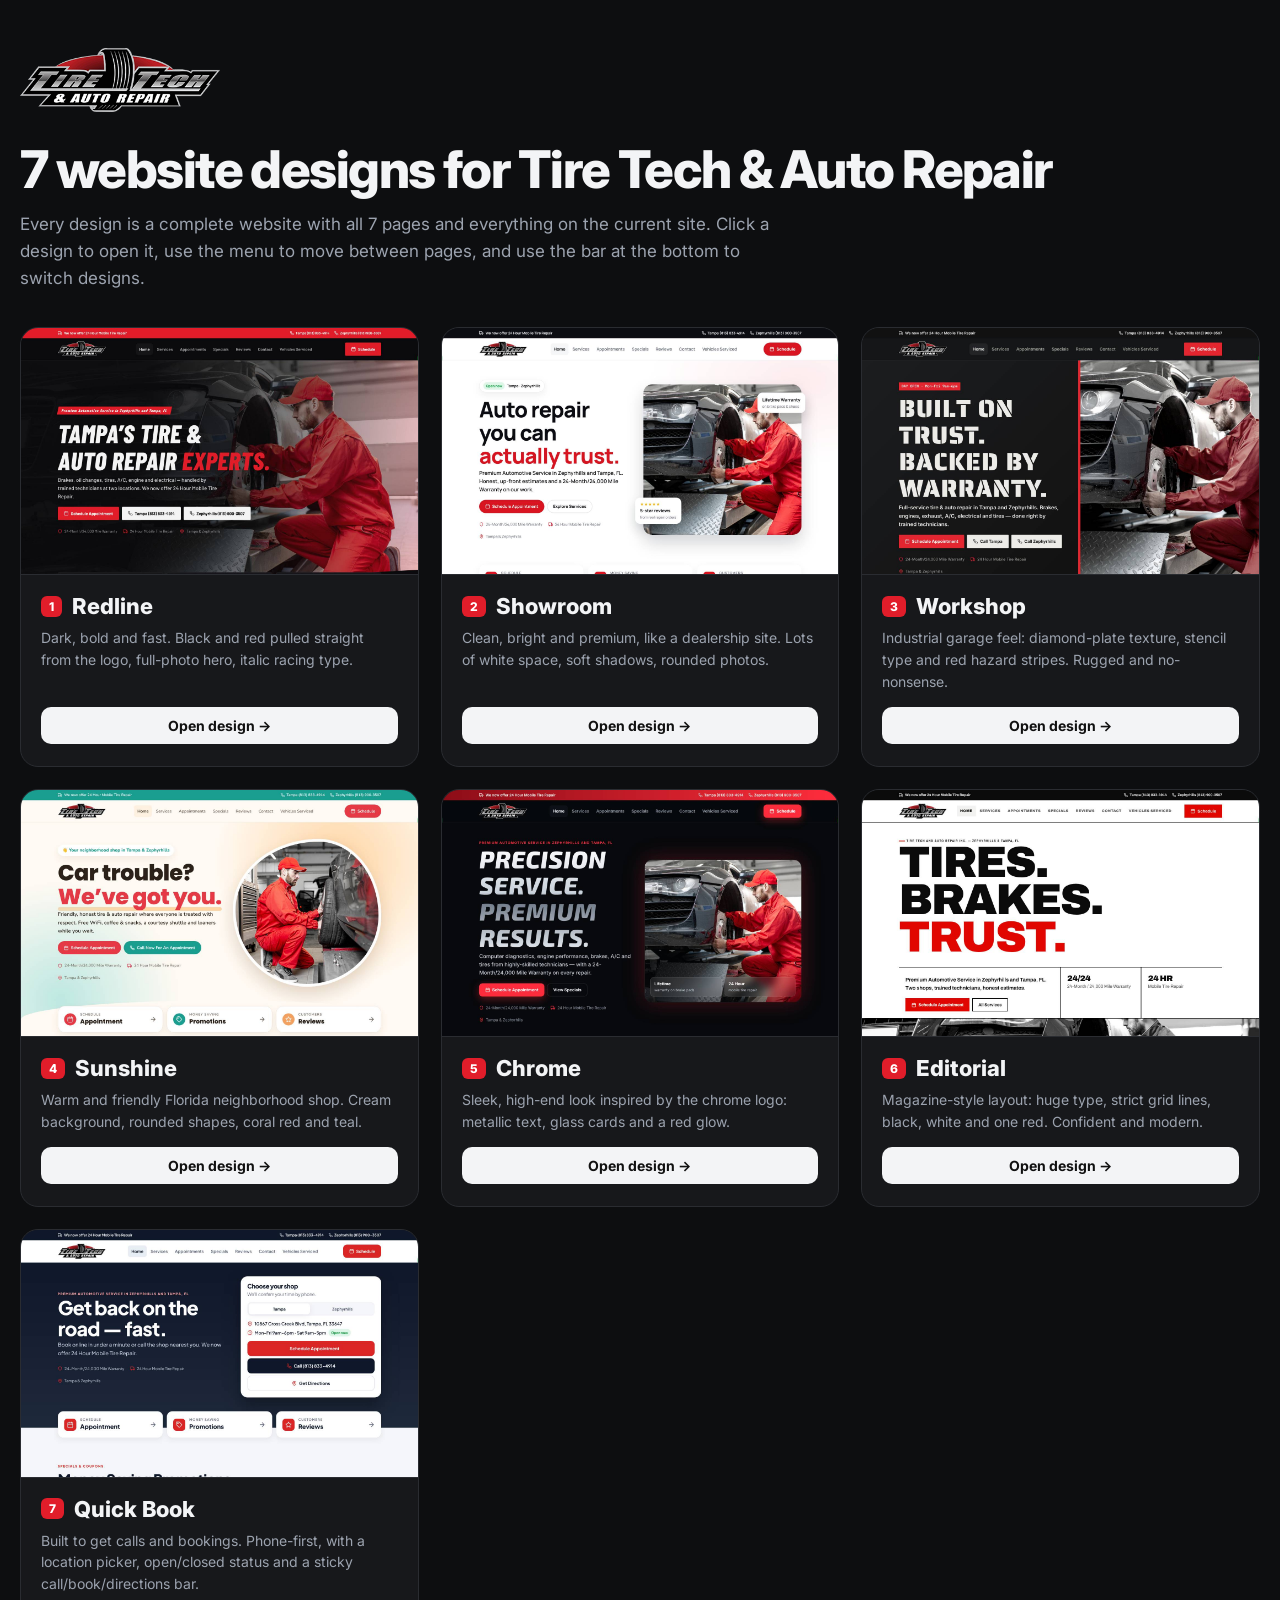
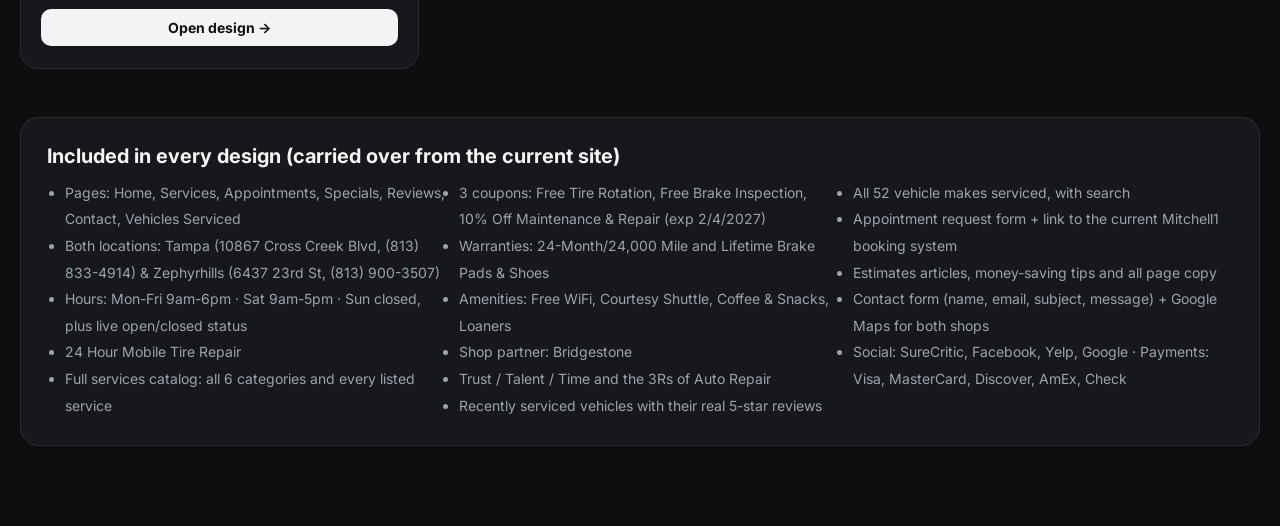
==== commit c7bdb5bb: "Tire Tech: 7 complete website designs built from the current site's content Scraped tiretechandautor" ====
--- a/index.html
+++ b/index.html
@@ -1,662 +1,31 @@
-<!DOCTYPE html>
-<html lang="en">
-<head>
-<meta charset="utf-8">
-<meta name="viewport" content="width=device-width, initial-scale=1">
-<title>Tire Tech</title>
-<link rel="preconnect" href="https://fonts.googleapis.com">
-<link href="https://fonts.googleapis.com/css2?family=Barlow+Condensed:wght@600;700;800&family=Inter:wght@400;500;600;700&display=swap" rel="stylesheet">
-<style>
-:root{
-  --bg:#0e1012; --bg2:#16191d; --card:#1c2025; --line:#2a2f36;
-  --text:#f2f3f5; --muted:#9aa3ad; --accent:#ffc21a; --accent2:#ff8a00;
-  --ok:#3ccf7e; --light:#f5f6f8; --ink:#111;
-  --r:14px;
-}
-*{box-sizing:border-box;margin:0;padding:0}
-html{scroll-behavior:smooth}
-body{background:var(--bg);color:var(--text);font-family:Inter,system-ui,sans-serif;line-height:1.5;-webkit-font-smoothing:antialiased;overflow-x:hidden}
-a{color:inherit;text-decoration:none}
-h1,h2,h3,.cond{font-family:"Barlow Condensed",Impact,sans-serif;text-transform:uppercase;letter-spacing:.5px;line-height:1.02}
-.wrap{max-width:1200px;margin:0 auto;padding:0 20px}
-.btn{display:inline-flex;align-items:center;gap:8px;padding:14px 22px;border-radius:10px;font-weight:700;font-size:15px;border:0;cursor:pointer;transition:.15s;white-space:nowrap}
-.btn-y{background:var(--accent);color:#111}
-.btn-y:hover{background:#ffd34d;transform:translateY(-1px)}
-.btn-o{border:1.5px solid var(--line);color:var(--text);background:transparent}
-.btn-o:hover{border-color:var(--accent);color:var(--accent)}
-.tag{display:inline-block;font-size:12px;font-weight:700;letter-spacing:1.5px;text-transform:uppercase;color:var(--accent)}
-
-/* topbar */
-.topbar{background:var(--accent);color:#111;font-size:13px;font-weight:600}
-.topbar .wrap{display:flex;justify-content:space-between;gap:12px;padding-top:8px;padding-bottom:8px;flex-wrap:wrap}
-header{position:sticky;top:0;z-index:50;background:rgba(14,16,18,.92);backdrop-filter:blur(10px);border-bottom:1px solid var(--line)}
-header .wrap{display:flex;align-items:center;justify-content:space-between;height:72px;gap:20px}
-.logo{display:flex;align-items:center;gap:10px;font-family:"Barlow Condensed";font-weight:800;font-size:28px;letter-spacing:1px}
-.logo span{color:var(--accent)}
-nav.main{display:flex;gap:4px}
-nav.main a{padding:10px 14px;border-radius:8px;font-weight:600;font-size:15px;color:var(--muted)}
-nav.main a:hover,nav.main a.active{color:var(--text);background:var(--bg2)}
-.hdr-cta{display:flex;gap:10px;align-items:center}
-.phone{font-weight:700}
-.burger{display:none;background:none;border:0;color:var(--text);font-size:28px;cursor:pointer}
-
-/* pages */
-.page{display:none;animation:fade .3s ease}
-.page.show{display:block}
-@keyframes fade{from{opacity:0;transform:translateY(6px)}to{opacity:1;transform:none}}
-section{padding:80px 0}
-.sec-head{display:flex;justify-content:space-between;align-items:end;gap:20px;margin-bottom:36px;flex-wrap:wrap}
-.sec-head h2{font-size:clamp(36px,5vw,54px)}
-.sec-head p{color:var(--muted);max-width:480px}
-
-/* hero */
-.hero{position:relative;overflow:hidden;padding:70px 0 90px;background:
-  radial-gradient(900px 500px at 85% 30%,rgba(255,194,26,.12),transparent 60%),
-  linear-gradient(180deg,#0e1012,#121519)}
-.hero .wrap{display:grid;grid-template-columns:1.1fr .9fr;gap:40px;align-items:center}
-.hero h1{font-size:clamp(52px,7.5vw,96px);margin:14px 0 18px}
-.hero h1 em{font-style:normal;color:var(--accent)}
-.hero p.lead{font-size:19px;color:#c7cdd4;max-width:540px;margin-bottom:28px}
-.hero .ctas{display:flex;gap:12px;flex-wrap:wrap}
-.stars{color:var(--accent);letter-spacing:2px}
-.proof{display:flex;gap:28px;margin-top:34px;flex-wrap:wrap}
-.proof div{font-size:14px;color:var(--muted)}
-.proof b{display:block;font-family:"Barlow Condensed";font-size:32px;color:var(--text);line-height:1}
-.tire-wrap{position:relative;display:grid;place-items:center}
-.tire-svg{width:min(460px,90%);animation:spin 18s linear infinite;filter:drop-shadow(0 30px 50px rgba(0,0,0,.6))}
-@keyframes spin{to{transform:rotate(360deg)}}
-.badge-float{position:absolute;background:var(--card);border:1px solid var(--line);border-radius:12px;padding:12px 16px;font-size:13px;box-shadow:0 10px 30px rgba(0,0,0,.4)}
-.badge-float b{display:block;font-size:15px}
-.bf1{top:8%;left:0}.bf2{bottom:10%;right:0}
-.dot{display:inline-block;width:8px;height:8px;border-radius:50%;background:var(--ok);margin-right:6px;box-shadow:0 0 0 4px rgba(60,207,126,.2)}
-
-/* finder */
-.finder{margin-top:-46px;position:relative;z-index:5}
-.finder-card{background:var(--light);color:var(--ink);border-radius:18px;padding:26px;box-shadow:0 30px 60px rgba(0,0,0,.45)}
-.finder-tabs{display:flex;gap:6px;margin-bottom:18px}
-.finder-tabs button{padding:10px 16px;border-radius:8px;border:0;background:#e4e7eb;font-weight:700;cursor:pointer;font-size:14px}
-.finder-tabs button.on{background:#111;color:#fff}
-.finder-row{display:grid;grid-template-columns:repeat(4,1fr) auto;gap:12px;align-items:end}
-.field label{display:block;font-size:12px;font-weight:700;text-transform:uppercase;letter-spacing:1px;color:#555;margin-bottom:6px}
-select,input,textarea{width:100%;padding:13px 14px;border-radius:10px;border:1.5px solid #d6dae0;font:inherit;font-size:15px;background:#fff;color:#111}
-select:focus,input:focus,textarea:focus{outline:none;border-color:var(--accent2)}
-.finder-hint{font-size:13px;color:#666;margin-top:12px}
-.finder-hint b{font-family:monospace;background:#e9ecef;padding:2px 6px;border-radius:4px}
-
-/* services */
-.grid3{display:grid;grid-template-columns:repeat(3,1fr);gap:18px}
-.grid4{display:grid;grid-template-columns:repeat(4,1fr);gap:18px}
-.svc{background:var(--card);border:1px solid var(--line);border-radius:var(--r);padding:26px;transition:.2s;position:relative;overflow:hidden}
-.svc:hover{border-color:var(--accent);transform:translateY(-3px)}
-.svc .ico{width:52px;height:52px;border-radius:12px;background:rgba(255,194,26,.12);display:grid;place-items:center;margin-bottom:18px}
-.svc .ico svg{width:28px;height:28px;stroke:var(--accent);fill:none;stroke-width:2;stroke-linecap:round;stroke-linejoin:round}
-.svc h3{font-size:26px;margin-bottom:8px}
-.svc p{color:var(--muted);font-size:15px;margin-bottom:16px}
-.svc .price{font-weight:700}
-.svc .price small{color:var(--muted);font-weight:500}
-.svc .arrow{position:absolute;top:24px;right:24px;color:var(--muted);font-size:20px}
-
-/* why */
-.why{background:var(--bg2)}
-.why .wrap{display:grid;grid-template-columns:1fr 1fr;gap:60px;align-items:center}
-.why-list{display:grid;gap:22px}
-.why-item{display:flex;gap:16px}
-.why-item .n{font-family:"Barlow Condensed";font-size:40px;color:var(--accent);line-height:1;min-width:46px}
-.why-item h4{font-size:18px;margin-bottom:4px}
-.why-item p{color:var(--muted);font-size:15px}
-.shop-visual{aspect-ratio:4/3.4;border-radius:20px;background:
-  linear-gradient(135deg,rgba(255,194,26,.18),transparent 50%),
-  repeating-linear-gradient(90deg,#1b1f24 0 60px,#181b20 60px 120px);
-  border:1px solid var(--line);position:relative;overflow:hidden;display:grid;place-items:center}
-.shop-visual .bay{font-family:"Barlow Condensed";font-size:130px;font-weight:800;color:rgba(255,255,255,.05);position:absolute;bottom:-20px;left:20px}
-.shop-visual .stat{background:var(--light);color:#111;padding:22px 26px;border-radius:14px;text-align:center;box-shadow:0 20px 40px rgba(0,0,0,.4)}
-.shop-visual .stat b{font-family:"Barlow Condensed";font-size:64px;display:block;line-height:1}
-
-/* deals */
-.deal{border:2px dashed var(--accent);border-radius:var(--r);padding:26px;background:linear-gradient(135deg,rgba(255,194,26,.08),transparent)}
-.deal .big{font-family:"Barlow Condensed";font-size:56px;font-weight:800;color:var(--accent);line-height:1}
-.deal h3{font-size:24px;margin:8px 0}
-.deal p{color:var(--muted);font-size:14px;margin-bottom:16px}
-.deal code{font-weight:700;background:var(--card);padding:4px 10px;border-radius:6px;color:var(--text)}
-
-/* reviews */
-.rev{background:var(--card);border:1px solid var(--line);border-radius:var(--r);padding:24px}
-.rev p{margin:12px 0 18px;color:#d2d7dd}
-.rev .who{display:flex;align-items:center;gap:10px;font-size:14px}
-.av{width:38px;height:38px;border-radius:50%;background:var(--accent);color:#111;display:grid;place-items:center;font-weight:800}
-.rev .who small{color:var(--muted);display:block}
-.sample{font-size:11px;color:var(--muted);text-transform:uppercase;letter-spacing:1px}
-
-/* cta band */
-.band{background:var(--accent);color:#111}
-.band .wrap{display:flex;justify-content:space-between;align-items:center;gap:30px;padding-top:50px;padding-bottom:50px;flex-wrap:wrap}
-.band h2{font-size:clamp(36px,5vw,56px)}
-.band .btn{background:#111;color:#fff}
-
-/* footer */
-footer{background:#0a0b0d;border-top:1px solid var(--line);padding:60px 0 30px;color:var(--muted);font-size:14px}
-footer .cols{display:grid;grid-template-columns:1.4fr 1fr 1fr 1fr;gap:30px;margin-bottom:40px}
-footer h5{color:var(--text);font-size:14px;margin-bottom:12px;text-transform:uppercase;letter-spacing:1px}
-footer li{list-style:none;margin-bottom:8px}
-footer a:hover{color:var(--accent)}
-.legal{border-top:1px solid var(--line);padding-top:20px;display:flex;justify-content:space-between;flex-wrap:wrap;gap:10px}
-
-/* page hero */
-.phero{padding:60px 0 40px;background:linear-gradient(180deg,#14171b,var(--bg));border-bottom:1px solid var(--line)}
-.phero h1{font-size:clamp(46px,6vw,76px);margin:10px 0}
-.phero p{color:var(--muted);max-width:620px;font-size:17px}
-.crumbs{font-size:13px;color:var(--muted)}
-
-/* services page */
-.svc-row{display:grid;grid-template-columns:80px 1fr auto;gap:24px;align-items:center;padding:26px 0;border-bottom:1px solid var(--line)}
-.svc-row .ico{width:64px;height:64px;border-radius:14px;background:rgba(255,194,26,.12);display:grid;place-items:center}
-.svc-row .ico svg{width:32px;height:32px;stroke:var(--accent);fill:none;stroke-width:2;stroke-linecap:round;stroke-linejoin:round}
-.svc-row h3{font-size:30px}
-.svc-row p{color:var(--muted);max-width:640px}
-.chips{display:flex;gap:8px;flex-wrap:wrap;margin-top:10px}
-.chip{font-size:12px;padding:5px 10px;border-radius:20px;background:var(--bg2);border:1px solid var(--line);color:#c7cdd4}
-.svc-row .right{text-align:right}
-.svc-row .right b{font-family:"Barlow Condensed";font-size:34px;display:block}
-.svc-row .right small{color:var(--muted);display:block;margin-bottom:10px}
-
-/* shop */
-.shop{display:grid;grid-template-columns:260px 1fr;gap:30px;padding:40px 0 80px}
-.filters{background:var(--card);border:1px solid var(--line);border-radius:var(--r);padding:22px;height:fit-content;position:sticky;top:96px}
-.filters h4{font-size:13px;text-transform:uppercase;letter-spacing:1px;margin:18px 0 10px;color:var(--muted)}
-.filters h4:first-child{margin-top:0}
-.filters label{display:flex;align-items:center;gap:10px;font-size:14px;padding:5px 0;cursor:pointer}
-.filters input[type=checkbox]{width:18px;height:18px;accent-color:var(--accent)}
-.sizebox{background:var(--bg2);border:1px solid var(--line);border-radius:10px;padding:12px;font-family:monospace;font-size:18px;font-weight:700;text-align:center;color:var(--accent)}
-.shop-top{display:flex;justify-content:space-between;align-items:center;margin-bottom:18px;gap:12px;flex-wrap:wrap}
-.shop-top select{width:auto;background:var(--card);color:var(--text);border-color:var(--line)}
-.tires{display:grid;grid-template-columns:repeat(3,1fr);gap:18px}
-.tcard{background:var(--card);border:1px solid var(--line);border-radius:var(--r);overflow:hidden;display:flex;flex-direction:column;transition:.2s}
-.tcard:hover{border-color:#444b55}
-.tcard .img{background:radial-gradient(circle at 50% 45%,#2a2f36,#16191d);aspect-ratio:1.25;display:grid;place-items:center;position:relative}
-.tcard .img svg{width:62%}
-.tcard .ribbon{position:absolute;top:12px;left:12px;background:var(--accent);color:#111;font-size:11px;font-weight:800;padding:4px 8px;border-radius:6px;text-transform:uppercase}
-.tcard .body{padding:18px;flex:1;display:flex;flex-direction:column}
-.tcard .brand{font-size:12px;color:var(--muted);text-transform:uppercase;letter-spacing:1px;font-weight:700}
-.tcard h3{font-size:24px;margin:4px 0 8px}
-.tcard .meta{display:flex;gap:6px;flex-wrap:wrap;margin-bottom:14px}
-.tcard .foot{margin-top:auto;display:flex;justify-content:space-between;align-items:end}
-.tcard .pr b{font-family:"Barlow Condensed";font-size:32px;line-height:1}
-.tcard .pr small{display:block;color:var(--muted);font-size:12px}
-.tcard .btn{padding:10px 14px;font-size:14px}
-
-/* booking */
-.book{display:grid;grid-template-columns:1fr 360px;gap:30px;padding:40px 0 80px}
-.steps{display:flex;gap:8px;margin-bottom:24px}
-.steps div{flex:1;height:6px;border-radius:4px;background:var(--line)}
-.steps div.on{background:var(--accent)}
-.bcard{background:var(--light);color:#111;border-radius:18px;padding:30px}
-.bcard h2{font-size:38px;margin-bottom:6px}
-.bcard .sub{color:#666;margin-bottom:22px}
-.opts{display:grid;grid-template-columns:repeat(2,1fr);gap:12px}
-.opt{border:2px solid #dde1e6;border-radius:12px;padding:16px;cursor:pointer;background:#fff;transition:.15s;text-align:left;font:inherit}
-.opt:hover{border-color:#bbb}
-.opt.on{border-color:var(--accent2);background:#fff8ea}
-.opt b{display:block;font-size:16px}
-.opt small{color:#666}
-.days{display:grid;grid-template-columns:repeat(7,1fr);gap:8px;margin-bottom:18px}
-.day{border:2px solid #dde1e6;border-radius:10px;padding:10px 4px;text-align:center;cursor:pointer;background:#fff;font:inherit}
-.day small{display:block;font-size:11px;color:#777;text-transform:uppercase}
-.day b{font-size:20px}
-.day.on{border-color:var(--accent2);background:#fff8ea}
-.day.off{opacity:.35;pointer-events:none}
-.times{display:grid;grid-template-columns:repeat(4,1fr);gap:8px}
-.time{border:2px solid #dde1e6;border-radius:10px;padding:10px;text-align:center;cursor:pointer;background:#fff;font:inherit;font-weight:600}
-.time.on{border-color:var(--accent2);background:#fff8ea}
-.time.taken{text-decoration:line-through;opacity:.35;pointer-events:none}
-.formgrid{display:grid;grid-template-columns:1fr 1fr;gap:14px}
-.formgrid .full{grid-column:1/-1}
-.bnav{display:flex;justify-content:space-between;margin-top:26px}
-.bnav .btn-o{color:#111;border-color:#ccc}
-.summary{background:var(--card);border:1px solid var(--line);border-radius:18px;padding:24px;height:fit-content;position:sticky;top:96px}
-.summary h4{font-size:13px;text-transform:uppercase;letter-spacing:1px;color:var(--muted);margin-bottom:14px}
-.sline{display:flex;justify-content:space-between;padding:10px 0;border-bottom:1px solid var(--line);font-size:14px;gap:12px}
-.sline span:first-child{color:var(--muted)}
-.sline span:last-child{text-align:right;font-weight:600}
-.perks{margin-top:18px;display:grid;gap:10px;font-size:14px;color:#c7cdd4}
-.done{text-align:center;padding:30px 10px}
-.done .check{width:80px;height:80px;border-radius:50%;background:var(--ok);display:grid;place-items:center;margin:0 auto 20px;font-size:40px;color:#fff}
-
-/* contact */
-.contact{display:grid;grid-template-columns:1fr 1fr;gap:30px;padding:50px 0 80px}
-.map{border-radius:18px;border:1px solid var(--line);min-height:420px;position:relative;overflow:hidden;background:
-  linear-gradient(0deg,transparent 48%,#2a2f36 48% 52%,transparent 52%),
-  linear-gradient(90deg,transparent 30%,#2a2f36 30% 33%,transparent 33%),
-  linear-gradient(90deg,transparent 70%,#23272d 70% 72%,transparent 72%),
-  linear-gradient(0deg,transparent 18%,#23272d 18% 20%,transparent 20%),
-  #181b20}
-.pin{position:absolute;left:50%;top:42%;transform:translate(-50%,-100%);text-align:center}
-.pin .p{width:44px;height:44px;background:var(--accent);border-radius:50% 50% 50% 0;transform:rotate(-45deg);margin:0 auto;box-shadow:0 10px 20px rgba(0,0,0,.5)}
-.pin .lbl{margin-top:14px;background:var(--light);color:#111;padding:8px 12px;border-radius:8px;font-weight:700;font-size:14px;white-space:nowrap}
-.info{display:grid;gap:16px}
-.icard{background:var(--card);border:1px solid var(--line);border-radius:var(--r);padding:22px}
-.icard h3{font-size:24px;margin-bottom:10px}
-.hours div{display:flex;justify-content:space-between;padding:6px 0;border-bottom:1px dashed var(--line);font-size:15px}
-.hours div.today{color:var(--accent);font-weight:700}
-
-/* mock toolbar */
-.mockbar{position:fixed;bottom:16px;left:50%;transform:translateX(-50%);z-index:100;background:#fff;color:#111;border-radius:40px;padding:6px;display:flex;gap:4px;box-shadow:0 10px 40px rgba(0,0,0,.5);font-size:13px;font-weight:700;max-width:calc(100vw - 32px);overflow-x:auto}
-.mockbar a{padding:9px 14px;border-radius:30px;white-space:nowrap}
-.mockbar a.active{background:#111;color:#fff}
-.mockbar .lab{padding:9px 10px 9px 14px;color:#888}
-
-.toast{position:fixed;top:90px;right:20px;background:var(--ok);color:#06210f;padding:14px 18px;border-radius:10px;font-weight:700;z-index:120;transform:translateX(140%);transition:.3s}
-.toast.show{transform:none}
-
-@media(max-width:980px){
-  nav.main,.hdr-cta .phone{display:none}
-  .burger{display:block}
-  nav.main.open{display:flex;flex-direction:column;position:absolute;top:72px;left:0;right:0;background:var(--bg);padding:12px 20px;border-bottom:1px solid var(--line)}
-  .hero .wrap,.why .wrap,.contact,.book,.shop{grid-template-columns:1fr}
-  .tire-wrap{order:-1}.tire-svg{width:260px}
-  .badge-float{display:none}
-  .finder-row{grid-template-columns:1fr 1fr}
-  .finder-row .btn{grid-column:1/-1;justify-content:center}
-  .grid3,.grid4,.tires{grid-template-columns:1fr 1fr}
-  footer .cols{grid-template-columns:1fr 1fr}
-  .filters,.summary{position:static}
-}
-@media(max-width:620px){
-  section{padding:56px 0}
-  .wrap{padding:0 16px}
-  .grid3,.grid4,.tires,.opts,.formgrid{grid-template-columns:1fr}
-  .svc-row{grid-template-columns:1fr}
-  .svc-row .right{text-align:left}
-  .times{grid-template-columns:repeat(3,1fr)}
-  .days{grid-template-columns:repeat(4,1fr)}
-  .hdr-cta .btn{padding:10px 14px;font-size:14px}
-  .topbar .wrap{justify-content:center;text-align:center}
-  .topbar .hide-sm{display:none}
-  footer .cols{grid-template-columns:1fr}
-}
-</style>
-</head>
-<body>
-
-<svg width="0" height="0" style="position:absolute">
-  <defs>
-    <symbol id="tire" viewBox="0 0 200 200">
-      <circle cx="100" cy="100" r="96" fill="#121417"/>
-      <circle cx="100" cy="100" r="92" fill="none" stroke="#2b3036" stroke-width="10" stroke-dasharray="6 5"/>
-      <circle cx="100" cy="100" r="80" fill="#1a1d21"/>
-      <circle cx="100" cy="100" r="74" fill="none" stroke="#24282e" stroke-width="2"/>
-      <circle cx="100" cy="100" r="58" fill="#b9c0c8"/>
-      <circle cx="100" cy="100" r="54" fill="#8d959e"/>
-      <g fill="#c9cfd6">
-        <path d="M100 52 L108 88 L92 88Z"/><path d="M100 52 L108 88 L92 88Z" transform="rotate(72 100 100)"/>
-        <path d="M100 52 L108 88 L92 88Z" transform="rotate(144 100 100)"/><path d="M100 52 L108 88 L92 88Z" transform="rotate(216 100 100)"/>
-        <path d="M100 52 L108 88 L92 88Z" transform="rotate(288 100 100)"/>
-      </g>
-      <circle cx="100" cy="100" r="16" fill="#2a2f36"/>
-      <circle cx="100" cy="100" r="7" fill="#ffc21a"/>
-      <g fill="#6d757e"><circle cx="100" cy="88" r="2.4"/><circle cx="111.4" cy="96.3" r="2.4"/><circle cx="107" cy="109.7" r="2.4"/><circle cx="93" cy="109.7" r="2.4"/><circle cx="88.6" cy="96.3" r="2.4"/></g>
-    </symbol>
-  </defs>
-</svg>
-
-<div class="topbar"><div class="wrap">
-  <span>🔧 Same-day installs · Walk-ins welcome</span>
-  <span class="hide-sm">Mon–Fri 7:30a–6p · Sat 8a–4p</span>
-  <span>Call <b>(555) 014-2290</b></span>
-</div></div>
-
-<header><div class="wrap">
-  <a href="#home" class="logo">
-    <svg width="34" height="34"><use href="#tire"/></svg>TIRE<span>TECH</span>
-  </a>
-  <nav class="main" id="nav">
-    <a href="#home" data-p="home">Home</a>
-    <a href="#tires" data-p="tires">Shop Tires</a>
-    <a href="#services" data-p="services">Services</a>
-    <a href="#contact" data-p="contact">Contact</a>
-  </nav>
-  <div class="hdr-cta">
-    <a class="phone" href="#contact">(555) 014-2290</a>
-    <a class="btn btn-y" href="#book">Book Now</a>
-    <button class="burger" onclick="document.getElementById('nav').classList.toggle('open')" aria-label="Menu">☰</button>
-  </div>
-</div></header>
-
-<!-- ================= HOME ================= -->
-<main class="page" id="p-home">
-  <div class="hero"><div class="wrap">
-    <div>
-      <span class="tag"><span class="dot"></span>Open now · 3 bays available today</span>
-      <h1>Tires done right.<br><em>Done today.</em></h1>
-      <p class="lead">New tires, alignments, brakes and repairs from techs who actually explain what your car needs — and what it doesn't. Honest prices, no upsell.</p>
-      <div class="ctas">
-        <a class="btn btn-y" href="#book">Book an Appointment →</a>
-        <a class="btn btn-o" href="#tires">Shop Tires</a>
-      </div>
-      <div class="proof">
-        <div><b>4.9 <span class="stars" style="font-size:18px">★★★★★</span></b>Google rating</div>
-        <div><b>15+</b>Years in business</div>
-        <div><b>45 min</b>Avg. install time</div>
-      </div>
-    </div>
-    <div class="tire-wrap">
-      <svg class="tire-svg" viewBox="0 0 200 200"><use href="#tire"/></svg>
-      <div class="badge-float bf1"><b>Free flat repair</b>on tires bought here</div>
-      <div class="badge-float bf2"><b>✓ Price-match guarantee</b>Found it cheaper? We'll match it.</div>
-    </div>
-  </div></div>
-
-  <div class="wrap finder"><div class="finder-card">
-    <div class="finder-tabs">
-      <button class="on" onclick="ftab(this,'size')">Shop by Tire Size</button>
-      <button onclick="ftab(this,'veh')">Shop by Vehicle</button>
-    </div>
-    <div class="finder-row" id="f-size">
-      <div class="field"><label>Width</label><select><option>205</option><option>215</option><option selected>225</option><option>235</option><option>245</option><option>265</option></select></div>
-      <div class="field"><label>Aspect Ratio</label><select><option>45</option><option>55</option><option selected>65</option><option>70</option></select></div>
-      <div class="field"><label>Rim Size</label><select><option>16"</option><option selected>17"</option><option>18"</option><option>20"</option></select></div>
-      <div class="field"><label>ZIP Code</label><input placeholder="e.g. 90210"></div>
-      <a class="btn btn-y" href="#tires">Find Tires</a>
-    </div>
-    <div class="finder-row" id="f-veh" style="display:none">
-      <div class="field"><label>Year</label><select><option>2024</option><option selected>2021</option><option>2019</option><option>2017</option></select></div>
-      <div class="field"><label>Make</label><select><option>Toyota</option><option selected>Honda</option><option>Ford</option><option>Chevrolet</option></select></div>
-      <div class="field"><label>Model</label><select><option selected>CR-V</option><option>Civic</option><option>Accord</option><option>Pilot</option></select></div>
-      <div class="field"><label>Trim</label><select><option>EX</option><option>LX</option><option>Touring</option></select></div>
-      <a class="btn btn-y" href="#tires">Find Tires</a>
-    </div>
-    <p class="finder-hint">Not sure of your size? Look on your tire's sidewall — it looks like <b>225/65R17</b>. Or just <a href="#contact" style="text-decoration:underline">call us</a> and we'll look it up.</p>
-  </div></div>
-
-  <section><div class="wrap">
-    <div class="sec-head">
-      <div><span class="tag">What we do</span><h2>Full-service tire &amp; auto</h2></div>
-      <p>From a quick patch to a full set with alignment — upfront pricing on everything, approved by you before we start.</p>
-    </div>
-    <div class="grid3" id="svc-grid"></div>
-  </div></section>
-
-  <section class="why"><div class="wrap">
-    <div>
-      <span class="tag">Why Tire Tech</span>
-      <h2 style="font-size:clamp(36px,5vw,54px);margin:10px 0 30px">The shop your mechanic friend would send you to</h2>
-      <div class="why-list">
-        <div class="why-item"><div class="n">01</div><div><h4>Upfront, out-the-door pricing</h4><p>The price we quote includes mounting, balancing, valve stems and disposal. No surprise fees at the counter.</p></div></div>
-        <div class="why-item"><div class="n">02</div><div><h4>Photos of everything we find</h4><p>We text you photos of worn parts so you see what we see — then you decide.</p></div></div>
-        <div class="why-item"><div class="n">03</div><div><h4>Lifetime rotations &amp; flat repair</h4><p>Buy a set of four and every rotation, rebalance and flat repair is free for the life of the tires.</p></div></div>
-        <div class="why-item"><div class="n">04</div><div><h4>In and out fast</h4><p>Most tire installs done in under an hour. Comfortable waiting room with Wi-Fi and coffee.</p></div></div>
-      </div>
-    </div>
-    <div class="shop-visual">
-      <div class="bay">BAY 03</div>
-      <div class="stat"><b>25,000+</b>tires installed</div>
-    </div>
-  </div></section>
-
-  <section><div class="wrap">
-    <div class="sec-head">
-      <div><span class="tag">This month</span><h2>Current deals</h2></div>
-      <p>Mention the code when you book or show it at the counter.</p>
-    </div>
-    <div class="grid3">
-      <div class="deal"><div class="big">$80 OFF</div><h3>Any set of 4 tires</h3><p>Plus free alignment check. Valid on all major brands.</p><code>TT80</code></div>
-      <div class="deal"><div class="big">$69.99</div><h3>4-wheel alignment</h3><p>Regularly $99. Includes printout of before &amp; after specs.</p><code>ALIGN70</code></div>
-      <div class="deal"><div class="big">FREE</div><h3>Brake inspection</h3><p>Pads, rotors, fluid — checked with photos, no obligation.</p><code>BRAKECHECK</code></div>
-    </div>
-  </div></section>
-
-  <section style="background:var(--bg2)"><div class="wrap">
-    <div class="sec-head">
-      <div><span class="tag">Reviews</span><h2>Drivers trust us</h2></div>
-      <p><span class="stars">★★★★★</span> &nbsp;4.9 average from 600+ Google reviews</p>
-    </div>
-    <div class="grid3">
-      <div class="rev"><span class="stars">★★★★★</span><p>"Got a nail in my tire on the way to work. They patched it in 20 minutes and didn't try to sell me a new one. Customer for life."</p><div class="who"><div class="av">M</div><div>Marcus T.<small>Google review</small></div></div></div>
-      <div class="rev"><span class="stars">★★★★★</span><p>"Best price in town on a set of Michelins, and the quote was exactly what I paid. They even texted me pics of my brakes."</p><div class="who"><div class="av">S</div><div>Sarah L.<small>Google review</small></div></div></div>
-      <div class="rev"><span class="stars">★★★★★</span><p>"Booked online at 8, was out the door by 9:15 with four new tires and an alignment. Super easy."</p><div class="who"><div class="av">D</div><div>David R.<small>Google review</small></div></div></div>
-    </div>
-    <p class="sample" style="margin-top:14px">Mockup — sample reviews, to be replaced with real Google reviews</p>
-  </div></section>
-
-  <div class="band"><div class="wrap">
-    <h2>Need tires today?</h2>
-    <div style="display:flex;gap:12px;flex-wrap:wrap"><a class="btn" href="#book">Book Online →</a><a class="btn" style="background:transparent;color:#111;border:2px solid #111" href="#contact">(555) 014-2290</a></div>
-  </div></div>
-</main>
-
-<!-- ================= TIRES ================= -->
-<main class="page" id="p-tires">
-  <div class="phero"><div class="wrap">
-    <div class="crumbs">Home / Shop Tires</div>
-    <h1>Shop Tires</h1>
-    <p>Prices shown are per tire, <b style="color:var(--text)">installed</b> — mounting, balancing, new valve stems and disposal included.</p>
-  </div></div>
-  <div class="wrap shop">
-    <aside class="filters">
-      <h4>Your size</h4>
-      <div class="sizebox">225/65R17</div>
-      <a href="#home" style="font-size:13px;color:var(--accent);display:block;margin-top:8px">Change size</a>
-      <h4>Tire type</h4>
-      <label><input type="checkbox" checked> All-Season</label>
-      <label><input type="checkbox"> All-Terrain</label>
-      <label><input type="checkbox"> Performance</label>
-      <label><input type="checkbox"> Winter</label>
-      <h4>Brand</h4>
-      <label><input type="checkbox"> Michelin</label>
-      <label><input type="checkbox"> Bridgestone</label>
-      <label><input type="checkbox"> Goodyear</label>
-      <label><input type="checkbox"> Continental</label>
-      <label><input type="checkbox"> Budget / Value</label>
-      <h4>Price per tire</h4>
-      <label><input type="checkbox"> Under $120</label>
-      <label><input type="checkbox"> $120 – $180</label>
-      <label><input type="checkbox"> $180+</label>
-    </aside>
-    <div>
-      <div class="shop-top">
-        <span style="color:var(--muted)"><b style="color:var(--text)">6 tires</b> fit 225/65R17</span>
-        <select><option>Sort: Recommended</option><option>Price: Low to High</option><option>Price: High to Low</option><option>Best Rated</option></select>
-      </div>
-      <div class="tires" id="tire-grid"></div>
-    </div>
-  </div>
-</main>
-
-<!-- ================= SERVICES ================= -->
-<main class="page" id="p-services">
-  <div class="phero"><div class="wrap">
-    <div class="crumbs">Home / Services</div>
-    <h1>Services &amp; Pricing</h1>
-    <p>Straight answers and starting prices. Every job gets a written quote you approve before we touch your car.</p>
-  </div></div>
-  <div class="wrap" id="svc-list" style="padding-bottom:80px"></div>
-  <div class="band"><div class="wrap">
-    <h2>Not sure what you need?</h2>
-    <a class="btn" href="#book">Book a Free Inspection →</a>
-  </div></div>
-</main>
-
-<!-- ================= BOOK ================= -->
-<main class="page" id="p-book">
-  <div class="phero"><div class="wrap">
-    <div class="crumbs">Home / Book Appointment</div>
-    <h1>Book in 60 seconds</h1>
-    <p>Pick a service and a time. We'll text you a confirmation and a reminder the day before.</p>
-  </div></div>
-  <div class="wrap book">
-    <div>
-      <div class="steps"><div class="on"></div><div></div><div></div><div></div></div>
-      <div class="bcard" id="bstep"></div>
-    </div>
-    <aside class="summary">
-      <h4>Your appointment</h4>
-      <div class="sline"><span>Service</span><span id="s-svc">—</span></div>
-      <div class="sline"><span>Date</span><span id="s-date">—</span></div>
-      <div class="sline"><span>Time</span><span id="s-time">—</span></div>
-      <div class="sline"><span>Vehicle</span><span id="s-veh">—</span></div>
-      <div class="sline"><span>Est. price</span><span id="s-price">—</span></div>
-      <div class="perks">
-        <div>✓ Free cancellation anytime</div>
-        <div>✓ Text updates when your car is ready</div>
-        <div>✓ Pay at pickup — nothing charged now</div>
-      </div>
-    </aside>
-  </div>
-</main>
-
-<!-- ================= CONTACT ================= -->
-<main class="page" id="p-contact">
-  <div class="phero"><div class="wrap">
-    <div class="crumbs">Home / Contact</div>
-    <h1>Visit the shop</h1>
-    <p>Walk-ins welcome — but booking online gets you the next open bay.</p>
-  </div></div>
-  <div class="wrap contact">
-    <div class="map"><div class="pin"><div class="p"></div><div class="lbl">Tire Tech · 1234 Main St</div></div></div>
-    <div class="info">
-      <div class="icard">
-        <h3>Location &amp; Phone</h3>
-        <p style="color:#c7cdd4">1234 Main Street<br>Your City, ST 00000</p>
-        <p style="margin-top:10px;font-size:22px;font-weight:700">(555) 014-2290</p>
-        <div style="display:flex;gap:10px;margin-top:14px;flex-wrap:wrap"><a class="btn btn-y" href="#contact">Get Directions</a><a class="btn btn-o" href="#contact">Text Us</a></div>
-      </div>
-      <div class="icard hours">
-        <h3>Hours</h3>
-        <div><span>Monday</span><span>7:30a – 6:00p</span></div>
-        <div><span>Tuesday</span><span>7:30a – 6:00p</span></div>
-        <div><span>Wednesday</span><span>7:30a – 6:00p</span></div>
-        <div><span>Thursday</span><span>7:30a – 6:00p</span></div>
-        <div class="today"><span>Friday (today)</span><span>7:30a – 6:00p</span></div>
-        <div><span>Saturday</span><span>8:00a – 4:00p</span></div>
-        <div><span>Sunday</span><span>Closed</span></div>
-      </div>
-      <div class="icard">
-        <h3>Send a message</h3>
-        <div class="formgrid">
-          <input placeholder="Name"><input placeholder="Phone">
-          <textarea class="full" rows="3" placeholder="What can we help with?"></textarea>
-          <button class="btn btn-y full" onclick="toast('Message sent — we\'ll reply shortly!')">Send Message</button>
-        </div>
-      </div>
-    </div>
-  </div>
-</main>
-
-<footer><div class="wrap">
-  <div class="cols">
-    <div>
-      <div class="logo" style="margin-bottom:12px"><svg width="34" height="34"><use href="#tire"/></svg>TIRE<span>TECH</span></div>
-      <p>Honest tire and auto service. Family-owned, locally trusted.</p>
-    </div>
-    <div><h5>Shop</h5><ul><li><a href="#tires">All Tires</a></li><li><a href="#tires">All-Season</a></li><li><a href="#tires">Truck &amp; SUV</a></li><li><a href="#tires">Winter</a></li></ul></div>
-    <div><h5>Services</h5><ul><li><a href="#services">Tire Install</a></li><li><a href="#services">Alignment</a></li><li><a href="#services">Brakes</a></li><li><a href="#services">Oil Change</a></li></ul></div>
-    <div><h5>Visit</h5><ul><li>1234 Main Street</li><li>Your City, ST 00000</li><li>(555) 014-2290</li><li><a href="#book">Book Online</a></li></ul></div>
-  </div>
-  <div class="legal"><span>© 2026 Tire Tech. All rights reserved.</span><span>Website mockup · contact details are placeholders</span></div>
-</div></footer>
-
-<div class="mockbar">
-  <span class="lab">MOCKUP</span>
-  <a href="#home" data-p="home">Home</a>
-  <a href="#tires" data-p="tires">Shop Tires</a>
-  <a href="#services" data-p="services">Services</a>
-  <a href="#book" data-p="book">Booking</a>
-  <a href="#contact" data-p="contact">Contact</a>
-</div>
-<div class="toast" id="toast"></div>
-
-<script>
-const IC={
-  tire:'<circle cx="12" cy="12" r="9"/><circle cx="12" cy="12" r="4"/><path d="M12 3v5M12 16v5M3 12h5M16 12h5"/>',
-  align:'<path d="M3 12h18M7 8l-4 4 4 4M17 8l4 4-4 4"/>',
-  brake:'<circle cx="12" cy="12" r="9"/><circle cx="12" cy="12" r="3"/><path d="M5 7a9 9 0 0 1 4-3"/>',
-  oil:'<path d="M12 3s6 7 6 11a6 6 0 0 1-12 0c0-4 6-11 6-11z"/>',
-  patch:'<path d="M14.7 6.3a1 1 0 0 0 0 1.4l1.6 1.6a1 1 0 0 0 1.4 0l3.8-3.8a6 6 0 0 1-7.9 7.9l-6.9 6.9a2.1 2.1 0 0 1-3-3l6.9-6.9a6 6 0 0 1 7.9-7.9z"/>',
-  bolt:'<path d="M13 2 3 14h9l-1 8 10-12h-9z"/>'
-};
-const ico=k=>`<svg viewBox="0 0 24 24">${IC[k]}</svg>`;
-const SERVICES=[
-  {k:'tire',n:'New Tires',d:'All major brands in stock. Mount, balance, valve stems & disposal included.',p:'$89',u:'/tire installed',c:['Same-day','Price match','Road hazard option']},
-  {k:'align',n:'Wheel Alignment',d:'Computerized 4-wheel alignment to factory specs. Protects your new tires.',p:'$99',u:'4-wheel',c:['Before/after printout','~45 min']},
-  {k:'brake',n:'Brakes',d:'Pads, rotors, calipers and fluid. Free inspection with photos texted to you.',p:'$149',u:'/axle',c:['Free inspection','12-mo warranty']},
-  {k:'patch',n:'Flat Repair',d:'Proper plug-patch from the inside — not just a plug. Usually 20 minutes.',p:'$25',u:'/tire',c:['Free on our tires','Walk-in']},
-  {k:'oil',n:'Oil Change',d:'Full synthetic or conventional, new filter, fluid top-off and tire pressure check.',p:'$59',u:'synthetic',c:['20 min','Multi-point check']},
-  {k:'bolt',n:'Rotation & Balance',d:'Even wear, smoother ride, longer tread life. Recommended every 5,000 miles.',p:'$35',u:'',c:['Free with tire set','Walk-in']},
-];
-document.getElementById('svc-grid').innerHTML=SERVICES.map(s=>`
-  <a class="svc" href="#book"><span class="arrow">↗</span><div class="ico">${ico(s.k)}</div><h3>${s.n}</h3><p>${s.d}</p>
-  <div class="price"><small>From</small> ${s.p} <small>${s.u}</small></div></a>`).join('');
-document.getElementById('svc-list').innerHTML=SERVICES.map(s=>`
-  <div class="svc-row"><div class="ico">${ico(s.k)}</div>
-  <div><h3>${s.n}</h3><p>${s.d}</p><div class="chips">${s.c.map(c=>`<span class="chip">${c}</span>`).join('')}</div></div>
-  <div class="right"><small>Starting at</small><b>${s.p}</b><a class="btn btn-y" href="#book" onclick="presel('${s.n}')">Book</a></div></div>`).join('');
-
-const TIRES=[
-  {b:'Michelin',n:'Defender LTX M/S',t:'All-Season',m:'70k mi warranty',r:4.9,p:219,tag:'Top pick'},
-  {b:'Bridgestone',n:'Dueler H/L Alenza',t:'All-Season',m:'80k mi warranty',r:4.7,p:198},
-  {b:'Goodyear',n:'Assurance WeatherReady',t:'All-Weather',m:'60k mi warranty',r:4.6,p:184,tag:'Best for rain'},
-  {b:'Continental',n:'CrossContact LX25',t:'All-Season',m:'70k mi warranty',r:4.7,p:176},
-  {b:'Falken',n:'Wildpeak A/T3W',t:'All-Terrain',m:'55k mi warranty',r:4.8,p:162},
-  {b:'Value Line',n:'Touring A/S',t:'All-Season',m:'45k mi warranty',r:4.3,p:109,tag:'Best value'},
-];
-document.getElementById('tire-grid').innerHTML=TIRES.map(t=>`
-  <div class="tcard"><div class="img">${t.tag?`<span class="ribbon">${t.tag}</span>`:''}<svg viewBox="0 0 200 200"><use href="#tire"/></svg></div>
-  <div class="body"><div class="brand">${t.b}</div><h3>${t.n}</h3>
-  <div class="meta"><span class="chip">${t.t}</span><span class="chip">${t.m}</span><span class="chip"><span class="stars">★</span> ${t.r}</span></div>
-  <div class="foot"><div class="pr"><b>$${t.p}</b><small>per tire, installed · set of 4: $${t.p*4}</small></div>
-  <a class="btn btn-y" href="#book" onclick="presel('New Tires','${t.b} ${t.n}',${t.p*4})">Book</a></div></div></div>`).join('');
-
-/* booking flow */
-const B={step:0,svc:null,price:null,day:null,time:null,veh:null};
-const BS=[{n:'New Tires',p:'from $356'},{n:'Wheel Alignment',p:'$99'},{n:'Brakes',p:'from $149'},{n:'Flat Repair',p:'$25'},{n:'Oil Change',p:'$59'},{n:'Rotation & Balance',p:'$35'},{n:'Free Inspection',p:'Free'},{n:'Something else',p:'Quote'}];
-function presel(n,detail,price){B.svc=detail?`${n} — ${detail}`:n;B.price=price?`$${price}`:(BS.find(x=>x.n===n)||{}).p;B.step=1;}
-function days(){const out=[];const d=new Date();for(let i=0;i<7;i++){const x=new Date(d);x.setDate(d.getDate()+i);out.push(x)}return out}
-function renderBook(){
-  document.querySelectorAll('.steps div').forEach((e,i)=>e.classList.toggle('on',i<=B.step));
-  const el=document.getElementById('bstep');let h='';
-  if(B.step===0){
-    h=`<h2>What do you need?</h2><p class="sub">Pick one — you can add more at the shop.</p><div class="opts">${BS.map(s=>`<button class="opt ${B.svc===s.n?'on':''}" onclick="B.svc='${s.n}';B.price='${s.p}';renderBook()"><b>${s.n}</b><small>${s.p}</small></button>`).join('')}</div>
-    <div class="bnav"><span></span><button class="btn btn-y" onclick="next()" ${B.svc?'':'disabled style="opacity:.4"'}>Continue →</button></div>`;
-  }else if(B.step===1){
-    const taken=['8:00','10:30','1:00'];
-    h=`<h2>Pick a time</h2><p class="sub">Next available bay is highlighted.</p><div class="days">${days().map((d,i)=>{const sun=d.getDay()===0;const lbl=d.toLocaleDateString('en-US',{weekday:'short',month:'short',day:'numeric'});return `<button class="day ${sun?'off':''} ${B.day===lbl?'on':''}" onclick="B.day='${lbl}';renderBook()"><small>${i===0?'Today':d.toLocaleDateString('en-US',{weekday:'short'})}</small><b>${d.getDate()}</b></button>`}).join('')}</div>
-    <div class="times">${['7:30','8:00','9:00','10:30','11:30','1:00','2:30','4:00'].map(t=>`<button class="time ${taken.includes(t)?'taken':''} ${B.time===t+' '+ap(t)?'on':''}" onclick="B.time='${t} ${ap(t)}';renderBook()">${t} ${ap(t)}</button>`).join('')}</div>
-    <div class="bnav"><button class="btn btn-o" onclick="back()">← Back</button><button class="btn btn-y" onclick="next()" ${B.day&&B.time?'':'disabled style="opacity:.4"'}>Continue →</button></div>`;
-  }else if(B.step===2){
-    h=`<h2>Your vehicle</h2><p class="sub">So we have the right parts ready.</p><div class="formgrid">
-    <div class="field"><label>Year</label><select id="vy"><option>2024</option><option>2023</option><option selected>2021</option><option>2019</option></select></div>
-    <div class="field"><label>Make</label><select id="vm"><option>Toyota</option><option selected>Honda</option><option>Ford</option><option>Chevrolet</option><option>Nissan</option></select></div>
-    <div class="field full"><label>Model</label><input id="vmod" value="CR-V"></div>
-    <div class="field full"><label>Anything we should know? (optional)</label><textarea rows="2" placeholder="e.g. vibration at highway speeds"></textarea></div></div>
-    <div class="bnav"><button class="btn btn-o" onclick="back()">← Back</button><button class="btn btn-y" onclick="B.veh=vy.value+' '+vm.value+' '+vmod.value;next()">Continue →</button></div>`;
-  }else if(B.step===3){
-    h=`<h2>Almost done</h2><p class="sub">We'll text your confirmation.</p><div class="formgrid">
-    <div class="field"><label>First name</label><input placeholder="Jane"></div><div class="field"><label>Last name</label><input placeholder="Doe"></div>
-    <div class="field"><label>Mobile</label><input placeholder="(555) 555-5555"></div><div class="field"><label>Email</label><input placeholder="you@email.com"></div>
-    <div class="field full"><label><input type="checkbox" checked style="width:auto;margin-right:8px">I'll wait at the shop</label></div></div>
-    <div class="bnav"><button class="btn btn-o" onclick="back()">← Back</button><button class="btn btn-y" onclick="next()">Confirm Booking ✓</button></div>`;
-  }else{
-    h=`<div class="done"><div class="check">✓</div><h2>You're booked!</h2><p class="sub">${B.svc} · ${B.day} at ${B.time}</p><p style="color:#555;margin-bottom:20px">A confirmation text is on its way. See you soon!</p><a class="btn btn-y" href="#home" onclick="Object.assign(B,{step:0,svc:null,price:null,day:null,time:null,veh:null})">Back to Home</a></div>`;
-  }
-  el.innerHTML=h;
-  s_svc.textContent=B.svc||'—';s_date.textContent=B.day||'—';s_time.textContent=B.time||'—';s_veh.textContent=B.veh||'—';s_price.textContent=B.price||'—';
-}
-const s_svc=document.getElementById('s-svc'),s_date=document.getElementById('s-date'),s_time=document.getElementById('s-time'),s_veh=document.getElementById('s-veh'),s_price=document.getElementById('s-price');
-const ap=t=>(+t.split(':')[0]>=7&&+t.split(':')[0]<12)?'AM':'PM';
-function next(){B.step++;renderBook();scrollTo({top:0,behavior:'smooth'})}
-function back(){B.step--;renderBook()}
-
-function ftab(b,w){document.querySelectorAll('.finder-tabs button').forEach(x=>x.classList.remove('on'));b.classList.add('on');document.getElementById('f-size').style.display=w==='size'?'':'none';document.getElementById('f-veh').style.display=w==='veh'?'':'none'}
-function toast(m){const t=document.getElementById('toast');t.textContent=m;t.classList.add('show');setTimeout(()=>t.classList.remove('show'),2500)}
-
-function route(){
-  const p=(location.hash||'#home').slice(1);const id=document.getElementById('p-'+p)?p:'home';
-  document.querySelectorAll('.page').forEach(x=>x.classList.toggle('show',x.id==='p-'+id));
-  document.querySelectorAll('[data-p]').forEach(a=>a.classList.toggle('active',a.dataset.p===id));
-  document.getElementById('nav').classList.remove('open');
-  if(id==='book')renderBook();
-  window.scrollTo(0,0);
-}
-addEventListener('hashchange',route);route();
-</script>
-</body>
-</html>
+<!DOCTYPE html><html lang="en"><head><meta charset="utf-8"><meta name="viewport" content="width=device-width,initial-scale=1">
+<title>Tire Tech Website Designs</title><link rel="preconnect" href="https://fonts.googleapis.com"><link rel="preconnect" href="https://fonts.gstatic.com" crossorigin><link href="https://fonts.googleapis.com/css2?family=Inter:wght@400;600;800&display=swap" rel="stylesheet">
+<style>:root{--bg:#0d0e10;--card:#17181b;--t:#f3f4f6;--m:#9ca3af;--l:#2a2c31;--a:#e11d2a}
+*{box-sizing:border-box;margin:0;padding:0}body{background:var(--bg);color:var(--t);font-family:Inter,sans-serif;padding:48px 20px 80px}
+.w{max-width:1240px;margin:0 auto}img.logo{height:64px;margin-bottom:22px}h1{font-size:clamp(32px,5vw,52px);font-weight:800;letter-spacing:-.03em}
+.sub{color:var(--m);max-width:760px;margin:10px 0 34px;font-size:17px;line-height:1.6}
+.g{display:grid;grid-template-columns:repeat(auto-fill,minmax(340px,1fr));gap:22px}
+.c{background:var(--card);border:1px solid var(--l);border-radius:18px;overflow:hidden;transition:.2s;display:flex;flex-direction:column}
+.c:hover{border-color:var(--a);transform:translateY(-4px)}
+.c .shot{aspect-ratio:16/10;background:#000 center top/cover;border-bottom:1px solid var(--l)}
+.c .b{padding:18px 20px 22px;flex:1;display:flex;flex-direction:column}
+.c h2{font-size:22px;font-weight:800;display:flex;gap:10px;align-items:center}
+.c h2 span{font-size:12px;background:var(--a);color:#fff;border-radius:6px;padding:3px 8px}
+.c p{color:var(--m);font-size:14px;line-height:1.55;margin:8px 0 14px;flex:1}
+.c .go{display:flex;gap:8px}.c .go a{flex:1;text-align:center;padding:10px;border-radius:10px;font-weight:700;font-size:14px;background:var(--t);color:#111;text-decoration:none}
+.c .go a+a{background:transparent;color:var(--t);border:1px solid var(--l)}
+.inv{margin-top:48px;background:var(--card);border:1px solid var(--l);border-radius:18px;padding:26px}
+.inv h3{font-size:20px;margin-bottom:12px}.inv ul{columns:3 240px;color:var(--m);font-size:14px;line-height:1.9;padding-left:18px}
+</style></head><body><div class="w">
+<img class="logo" src="[data-uri]" alt="Tire Tech & Auto Repair">
+<h1>7 website designs for Tire Tech &amp; Auto Repair</h1>
+<p class="sub">Every design is a complete website with all 7 pages and everything on the current site. Click a design to open it, use the menu to move between pages, and use the bar at the bottom to switch designs.</p>
+<div class="g"><a class="c" href="designs/1-redline.html" style="text-decoration:none;color:inherit"><div class="shot" style="background-image:url(shots/redline.jpg)"></div><div class="b"><h2><span>1</span>Redline</h2><p>Dark, bold and fast. Black and red pulled straight from the logo, full-photo hero, italic racing type.</p><div class="go"><span style="flex:1;text-align:center;padding:10px;border-radius:10px;font-weight:700;font-size:14px;background:#f3f4f6;color:#111">Open design →</span></div></div></a><a class="c" href="designs/2-showroom.html" style="text-decoration:none;color:inherit"><div class="shot" style="background-image:url(shots/showroom.jpg)"></div><div class="b"><h2><span>2</span>Showroom</h2><p>Clean, bright and premium, like a dealership site. Lots of white space, soft shadows, rounded photos.</p><div class="go"><span style="flex:1;text-align:center;padding:10px;border-radius:10px;font-weight:700;font-size:14px;background:#f3f4f6;color:#111">Open design →</span></div></div></a><a class="c" href="designs/3-workshop.html" style="text-decoration:none;color:inherit"><div class="shot" style="background-image:url(shots/workshop.jpg)"></div><div class="b"><h2><span>3</span>Workshop</h2><p>Industrial garage feel: diamond-plate texture, stencil type and red hazard stripes. Rugged and no-nonsense.</p><div class="go"><span style="flex:1;text-align:center;padding:10px;border-radius:10px;font-weight:700;font-size:14px;background:#f3f4f6;color:#111">Open design →</span></div></div></a><a class="c" href="designs/4-sunshine.html" style="text-decoration:none;color:inherit"><div class="shot" style="background-image:url(shots/sunshine.jpg)"></div><div class="b"><h2><span>4</span>Sunshine</h2><p>Warm and friendly Florida neighborhood shop. Cream background, rounded shapes, coral red and teal.</p><div class="go"><span style="flex:1;text-align:center;padding:10px;border-radius:10px;font-weight:700;font-size:14px;background:#f3f4f6;color:#111">Open design →</span></div></div></a><a class="c" href="designs/5-chrome.html" style="text-decoration:none;color:inherit"><div class="shot" style="background-image:url(shots/chrome.jpg)"></div><div class="b"><h2><span>5</span>Chrome</h2><p>Sleek, high-end look inspired by the chrome logo: metallic text, glass cards and a red glow.</p><div class="go"><span style="flex:1;text-align:center;padding:10px;border-radius:10px;font-weight:700;font-size:14px;background:#f3f4f6;color:#111">Open design →</span></div></div></a><a class="c" href="designs/6-editorial.html" style="text-decoration:none;color:inherit"><div class="shot" style="background-image:url(shots/editorial.jpg)"></div><div class="b"><h2><span>6</span>Editorial</h2><p>Magazine-style layout: huge type, strict grid lines, black, white and one red. Confident and modern.</p><div class="go"><span style="flex:1;text-align:center;padding:10px;border-radius:10px;font-weight:700;font-size:14px;background:#f3f4f6;color:#111">Open design →</span></div></div></a><a class="c" href="designs/7-quickbook.html" style="text-decoration:none;color:inherit"><div class="shot" style="background-image:url(shots/quickbook.jpg)"></div><div class="b"><h2><span>7</span>Quick Book</h2><p>Built to get calls and bookings. Phone-first, with a location picker, open/closed status and a sticky call/book/directions bar.</p><div class="go"><span style="flex:1;text-align:center;padding:10px;border-radius:10px;font-weight:700;font-size:14px;background:#f3f4f6;color:#111">Open design →</span></div></div></a></div>
+<div class="inv"><h3>Included in every design (carried over from the current site)</h3><ul>
+<li>Pages: Home, Services, Appointments, Specials, Reviews, Contact, Vehicles Serviced</li><li>Both locations: Tampa (10867 Cross Creek Blvd, (813) 833-4914) &amp; Zephyrhills (6437 23rd St, (813) 900-3507)</li>
+<li>Hours: Mon-Fri 9am-6pm · Sat 9am-5pm · Sun closed, plus live open/closed status</li><li>24 Hour Mobile Tire Repair</li><li>Full services catalog: all 6 categories and every listed service</li>
+<li>3 coupons: Free Tire Rotation, Free Brake Inspection, 10% Off Maintenance &amp; Repair (exp 2/4/2027)</li><li>Warranties: 24-Month/24,000 Mile and Lifetime Brake Pads &amp; Shoes</li>
+<li>Amenities: Free WiFi, Courtesy Shuttle, Coffee &amp; Snacks, Loaners</li><li>Shop partner: Bridgestone</li><li>Trust / Talent / Time and the 3Rs of Auto Repair</li>
+<li>Recently serviced vehicles with their real 5-star reviews</li><li>All 52 vehicle makes serviced, with search</li><li>Appointment request form + link to the current Mitchell1 booking system</li>
+<li>Estimates articles, money-saving tips and all page copy</li><li>Contact form (name, email, subject, message) + Google Maps for both shops</li><li>Social: SureCritic, Facebook, Yelp, Google · Payments: Visa, MasterCard, Discover, AmEx, Check</li></ul></div>
+</div></body></html>
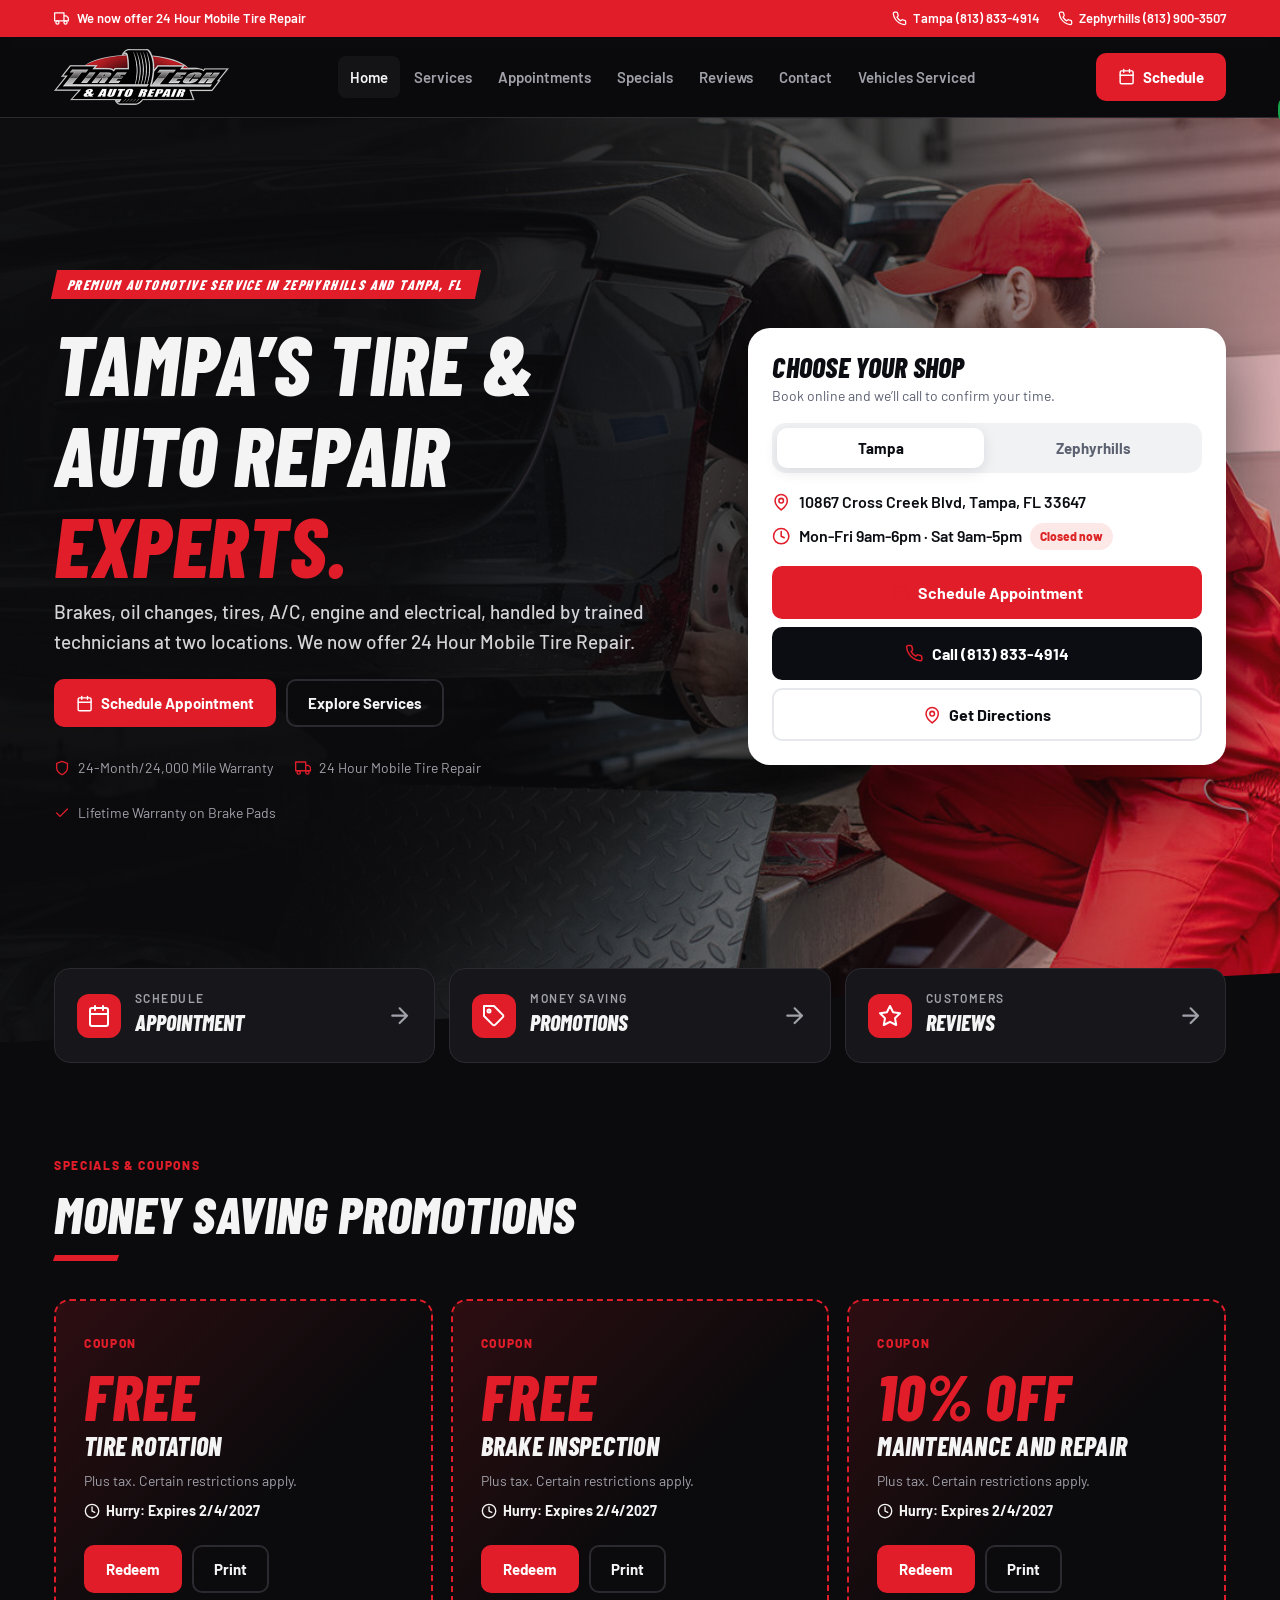
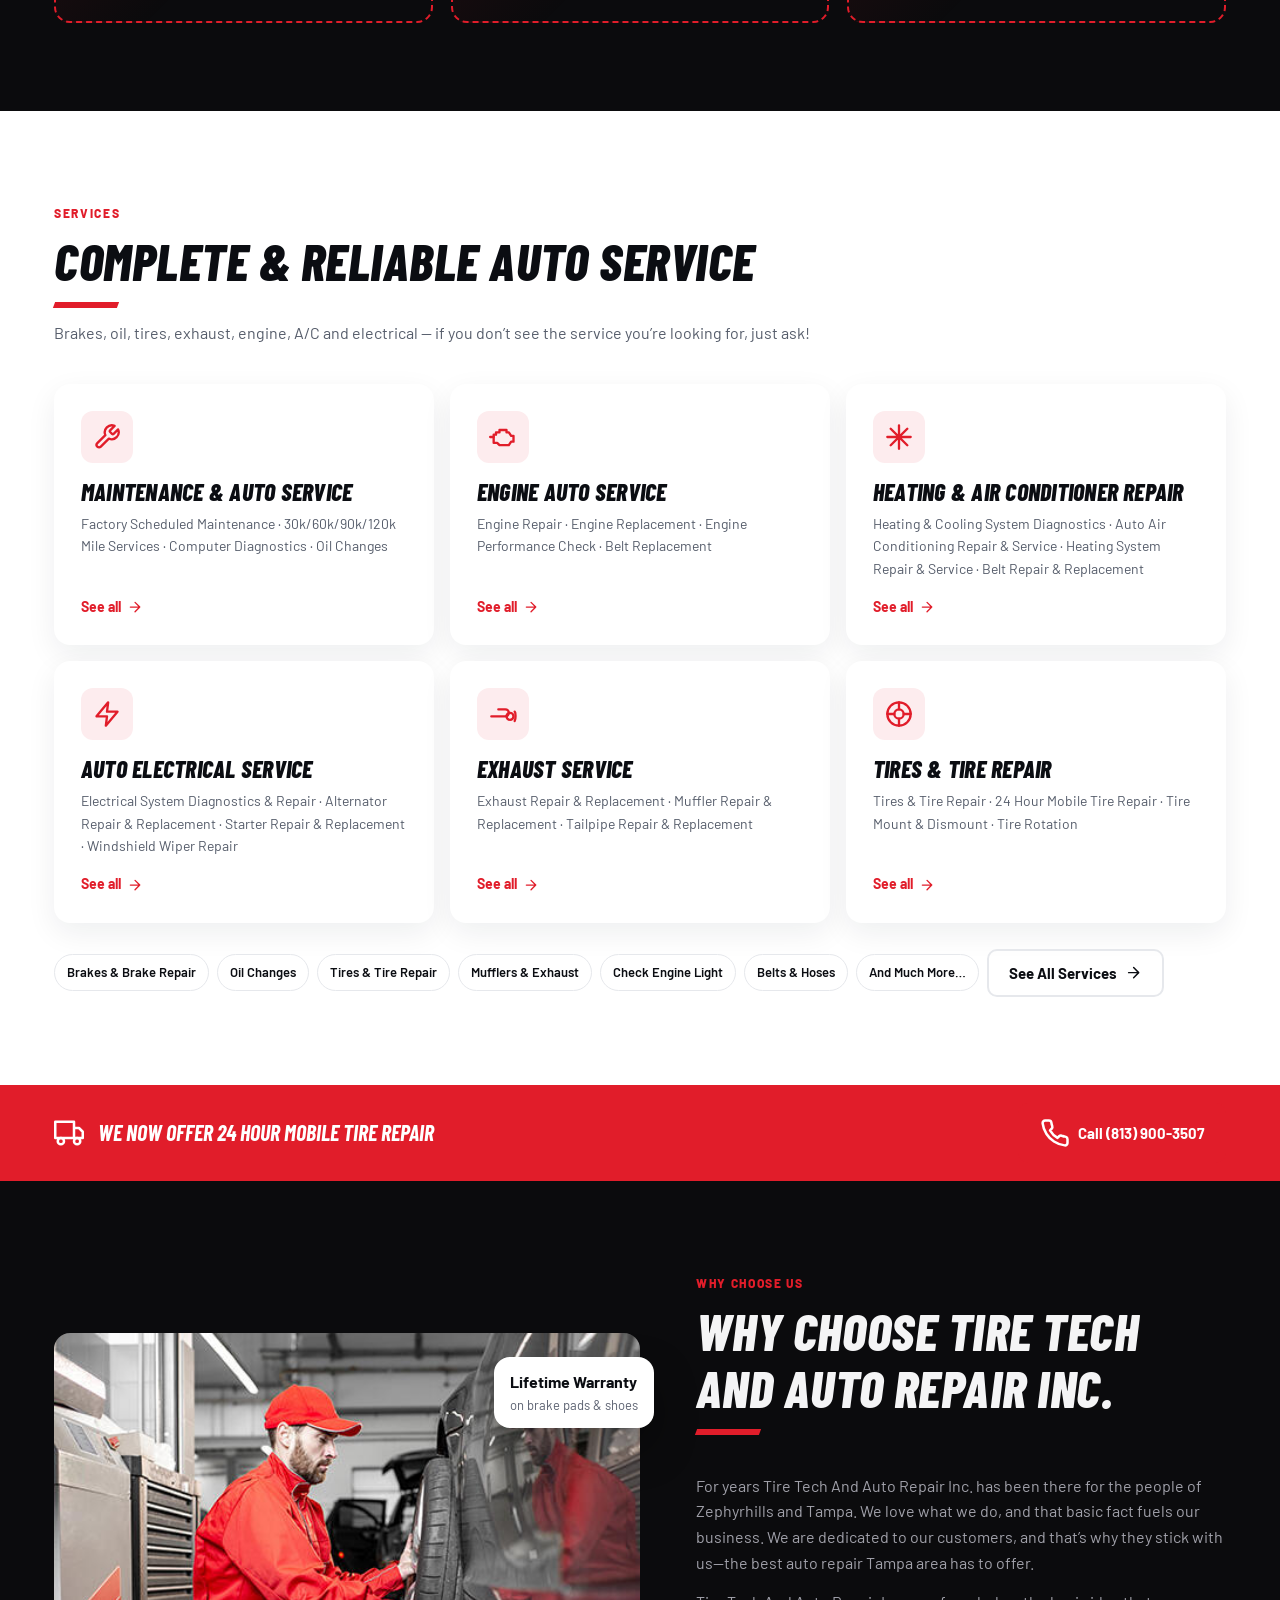
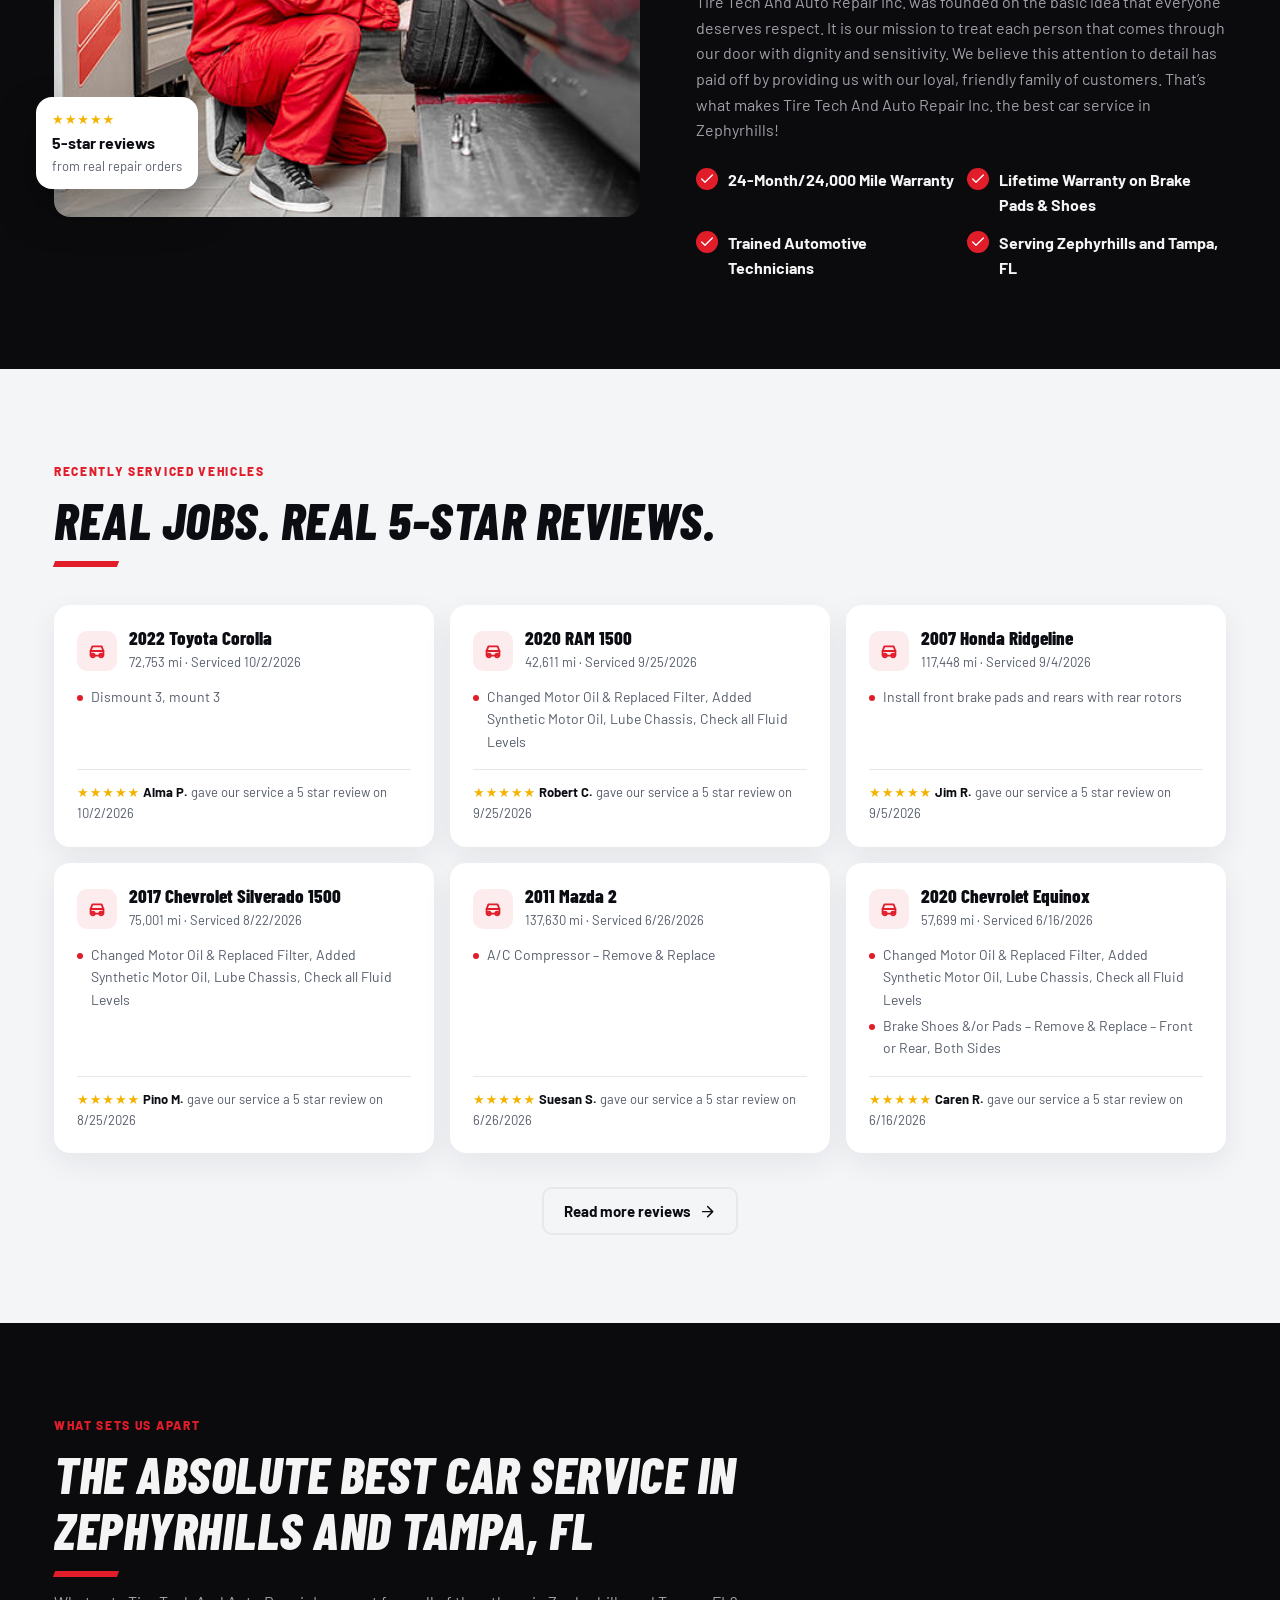
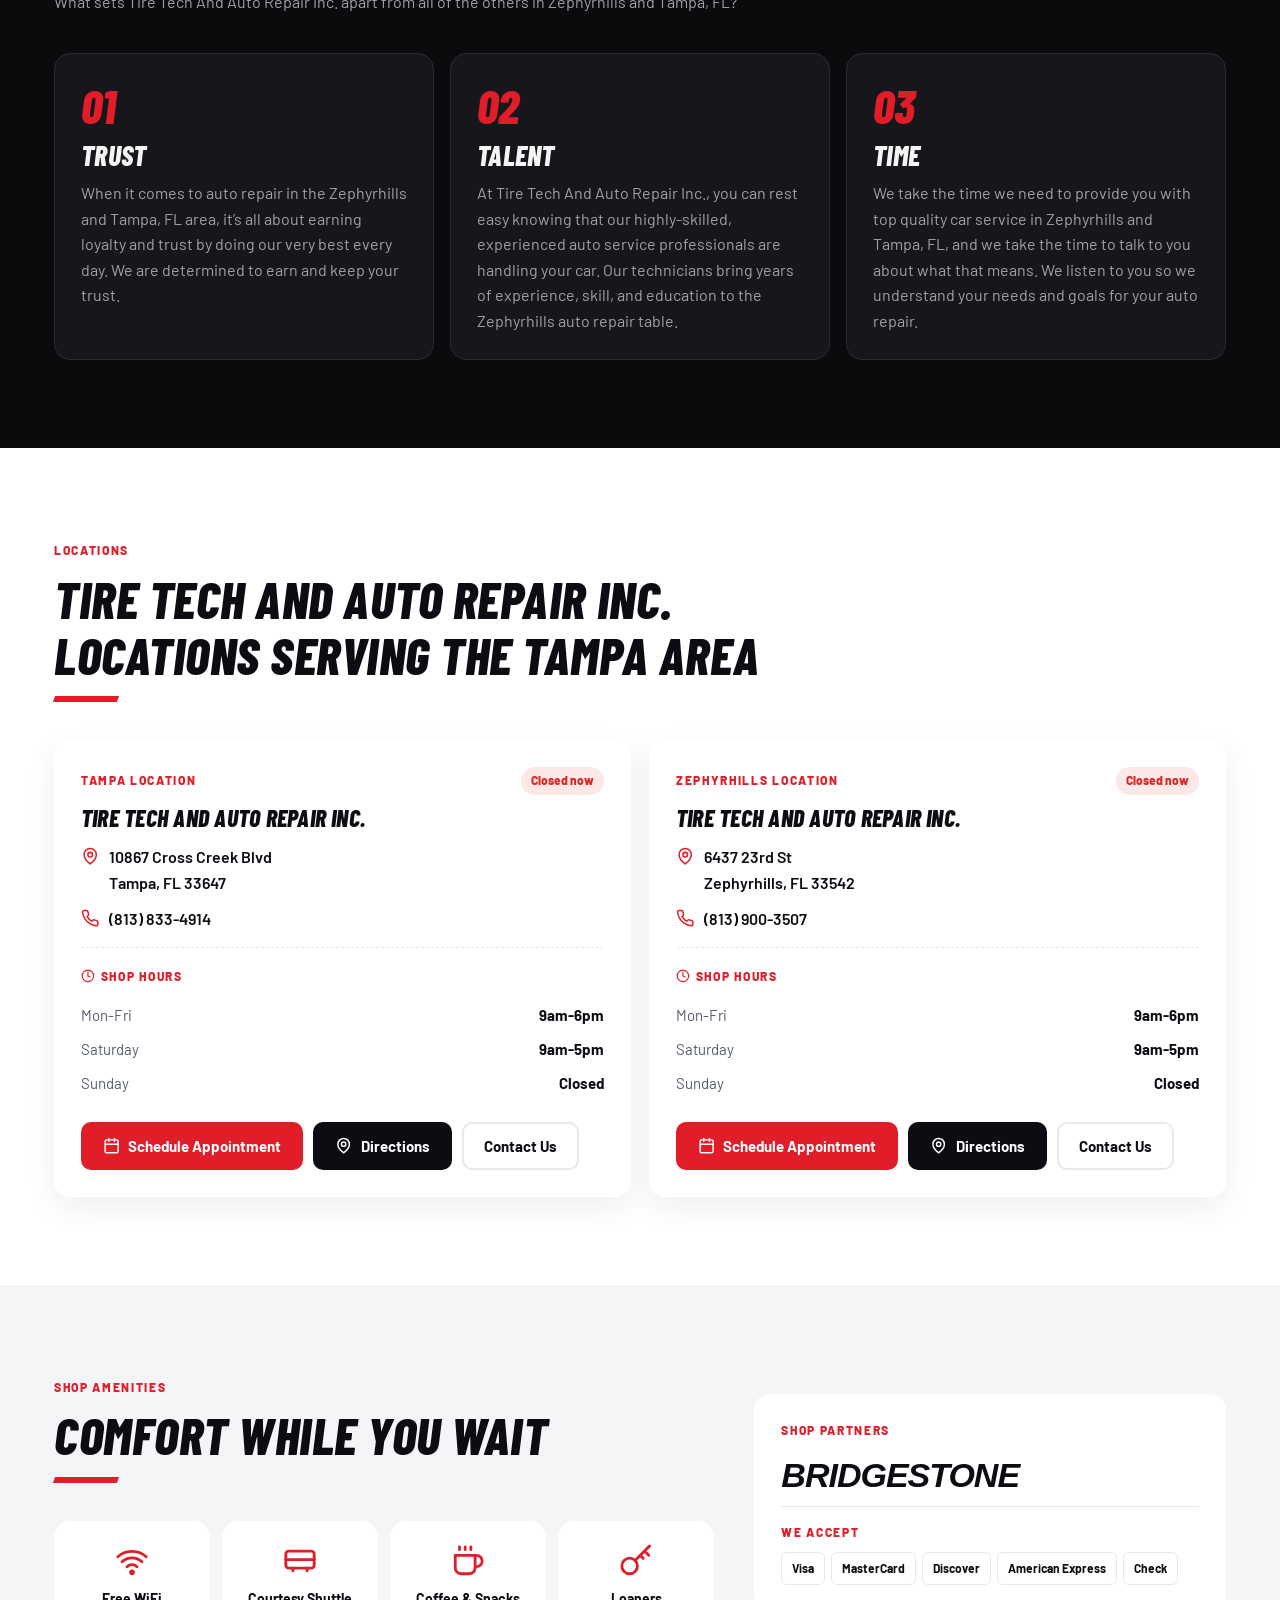
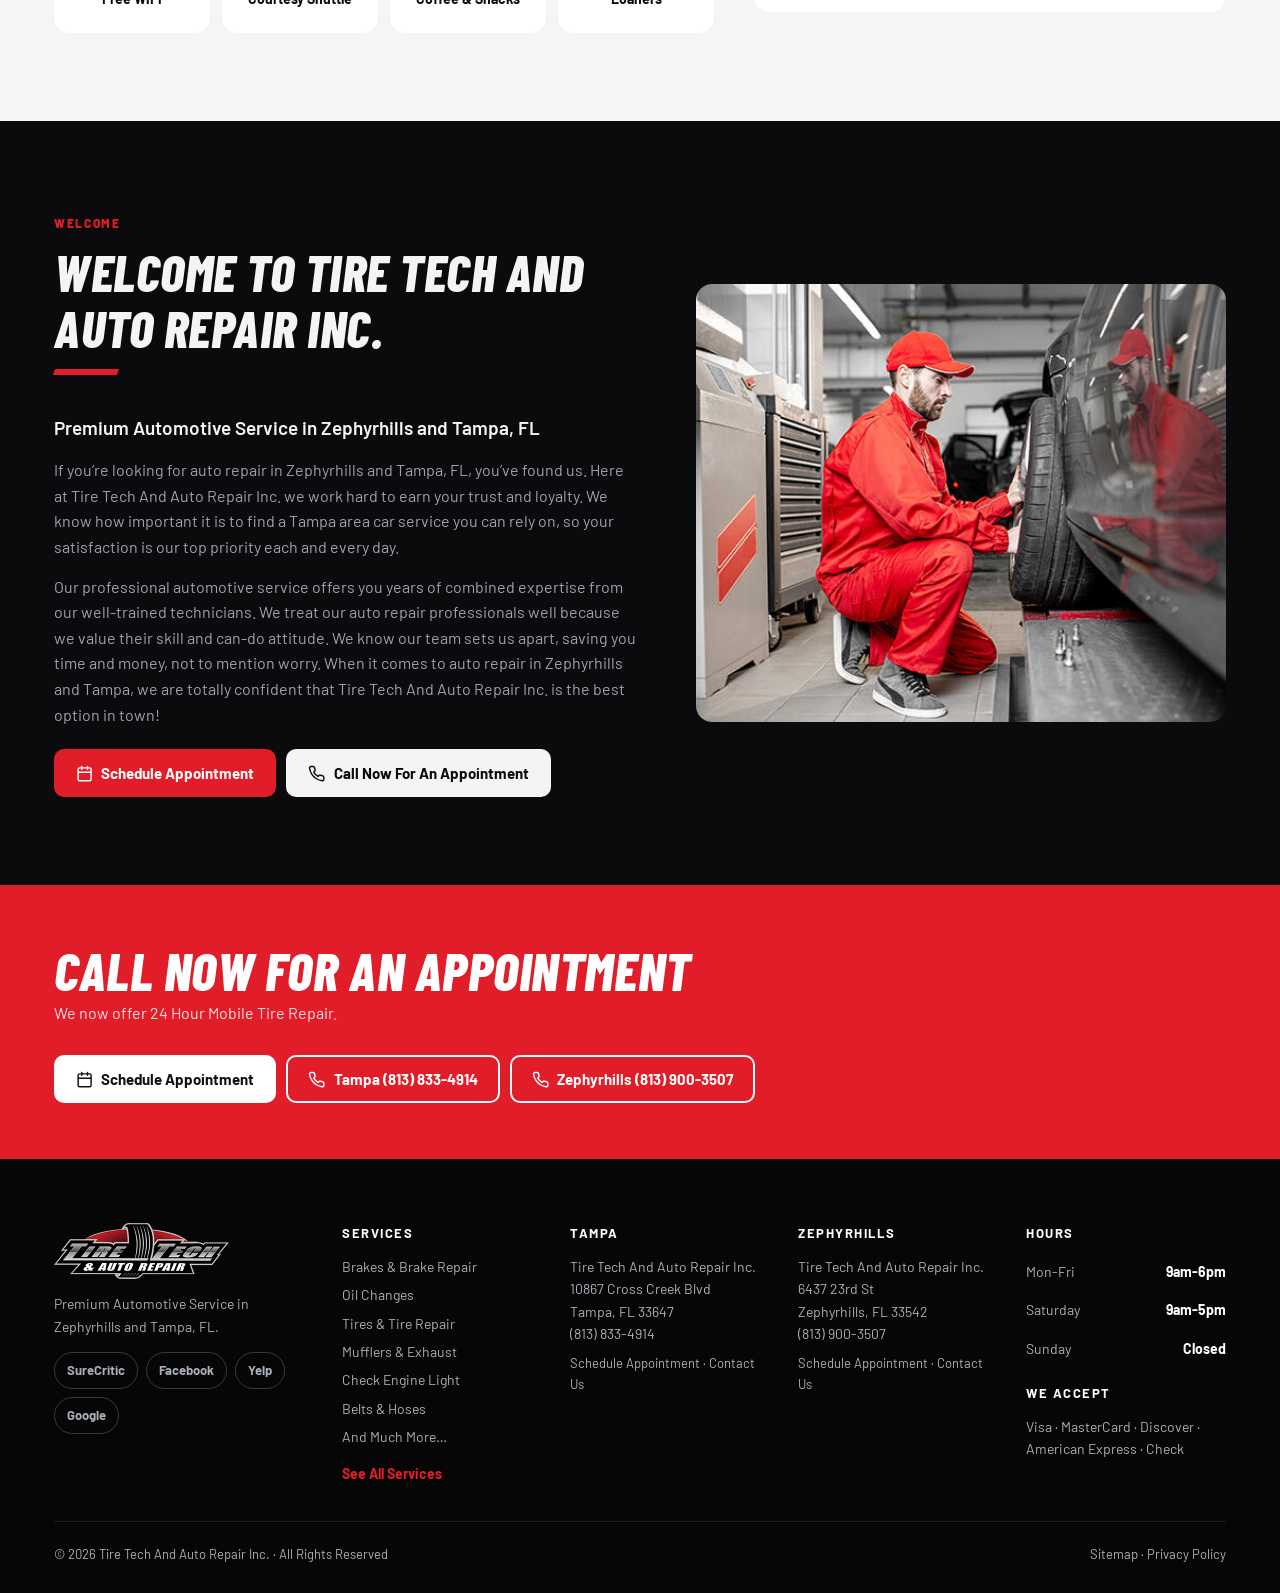
==== commit c2bfe868: "Final combined site: Redline look, Showroom light sections, Quick Book booking tools index.html is n" ====
--- a/index.html
+++ b/index.html
@@ -1,31 +1,653 @@
-<!DOCTYPE html><html lang="en"><head><meta charset="utf-8"><meta name="viewport" content="width=device-width,initial-scale=1">
-<title>Tire Tech Website Designs</title><link rel="preconnect" href="https://fonts.googleapis.com"><link rel="preconnect" href="https://fonts.gstatic.com" crossorigin><link href="https://fonts.googleapis.com/css2?family=Inter:wght@400;600;800&display=swap" rel="stylesheet">
-<style>:root{--bg:#0d0e10;--card:#17181b;--t:#f3f4f6;--m:#9ca3af;--l:#2a2c31;--a:#e11d2a}
-*{box-sizing:border-box;margin:0;padding:0}body{background:var(--bg);color:var(--t);font-family:Inter,sans-serif;padding:48px 20px 80px}
-.w{max-width:1240px;margin:0 auto}img.logo{height:64px;margin-bottom:22px}h1{font-size:clamp(32px,5vw,52px);font-weight:800;letter-spacing:-.03em}
-.sub{color:var(--m);max-width:760px;margin:10px 0 34px;font-size:17px;line-height:1.6}
-.g{display:grid;grid-template-columns:repeat(auto-fill,minmax(340px,1fr));gap:22px}
-.c{background:var(--card);border:1px solid var(--l);border-radius:18px;overflow:hidden;transition:.2s;display:flex;flex-direction:column}
-.c:hover{border-color:var(--a);transform:translateY(-4px)}
-.c .shot{aspect-ratio:16/10;background:#000 center top/cover;border-bottom:1px solid var(--l)}
-.c .b{padding:18px 20px 22px;flex:1;display:flex;flex-direction:column}
-.c h2{font-size:22px;font-weight:800;display:flex;gap:10px;align-items:center}
-.c h2 span{font-size:12px;background:var(--a);color:#fff;border-radius:6px;padding:3px 8px}
-.c p{color:var(--m);font-size:14px;line-height:1.55;margin:8px 0 14px;flex:1}
-.c .go{display:flex;gap:8px}.c .go a{flex:1;text-align:center;padding:10px;border-radius:10px;font-weight:700;font-size:14px;background:var(--t);color:#111;text-decoration:none}
-.c .go a+a{background:transparent;color:var(--t);border:1px solid var(--l)}
-.inv{margin-top:48px;background:var(--card);border:1px solid var(--l);border-radius:18px;padding:26px}
-.inv h3{font-size:20px;margin-bottom:12px}.inv ul{columns:3 240px;color:var(--m);font-size:14px;line-height:1.9;padding-left:18px}
-</style></head><body><div class="w">
-<img class="logo" src="[data-uri]" alt="Tire Tech & Auto Repair">
-<h1>7 website designs for Tire Tech &amp; Auto Repair</h1>
-<p class="sub">Every design is a complete website with all 7 pages and everything on the current site. Click a design to open it, use the menu to move between pages, and use the bar at the bottom to switch designs.</p>
-<div class="g"><a class="c" href="designs/1-redline.html" style="text-decoration:none;color:inherit"><div class="shot" style="background-image:url(shots/redline.jpg)"></div><div class="b"><h2><span>1</span>Redline</h2><p>Dark, bold and fast. Black and red pulled straight from the logo, full-photo hero, italic racing type.</p><div class="go"><span style="flex:1;text-align:center;padding:10px;border-radius:10px;font-weight:700;font-size:14px;background:#f3f4f6;color:#111">Open design →</span></div></div></a><a class="c" href="designs/2-showroom.html" style="text-decoration:none;color:inherit"><div class="shot" style="background-image:url(shots/showroom.jpg)"></div><div class="b"><h2><span>2</span>Showroom</h2><p>Clean, bright and premium, like a dealership site. Lots of white space, soft shadows, rounded photos.</p><div class="go"><span style="flex:1;text-align:center;padding:10px;border-radius:10px;font-weight:700;font-size:14px;background:#f3f4f6;color:#111">Open design →</span></div></div></a><a class="c" href="designs/3-workshop.html" style="text-decoration:none;color:inherit"><div class="shot" style="background-image:url(shots/workshop.jpg)"></div><div class="b"><h2><span>3</span>Workshop</h2><p>Industrial garage feel: diamond-plate texture, stencil type and red hazard stripes. Rugged and no-nonsense.</p><div class="go"><span style="flex:1;text-align:center;padding:10px;border-radius:10px;font-weight:700;font-size:14px;background:#f3f4f6;color:#111">Open design →</span></div></div></a><a class="c" href="designs/4-sunshine.html" style="text-decoration:none;color:inherit"><div class="shot" style="background-image:url(shots/sunshine.jpg)"></div><div class="b"><h2><span>4</span>Sunshine</h2><p>Warm and friendly Florida neighborhood shop. Cream background, rounded shapes, coral red and teal.</p><div class="go"><span style="flex:1;text-align:center;padding:10px;border-radius:10px;font-weight:700;font-size:14px;background:#f3f4f6;color:#111">Open design →</span></div></div></a><a class="c" href="designs/5-chrome.html" style="text-decoration:none;color:inherit"><div class="shot" style="background-image:url(shots/chrome.jpg)"></div><div class="b"><h2><span>5</span>Chrome</h2><p>Sleek, high-end look inspired by the chrome logo: metallic text, glass cards and a red glow.</p><div class="go"><span style="flex:1;text-align:center;padding:10px;border-radius:10px;font-weight:700;font-size:14px;background:#f3f4f6;color:#111">Open design →</span></div></div></a><a class="c" href="designs/6-editorial.html" style="text-decoration:none;color:inherit"><div class="shot" style="background-image:url(shots/editorial.jpg)"></div><div class="b"><h2><span>6</span>Editorial</h2><p>Magazine-style layout: huge type, strict grid lines, black, white and one red. Confident and modern.</p><div class="go"><span style="flex:1;text-align:center;padding:10px;border-radius:10px;font-weight:700;font-size:14px;background:#f3f4f6;color:#111">Open design →</span></div></div></a><a class="c" href="designs/7-quickbook.html" style="text-decoration:none;color:inherit"><div class="shot" style="background-image:url(shots/quickbook.jpg)"></div><div class="b"><h2><span>7</span>Quick Book</h2><p>Built to get calls and bookings. Phone-first, with a location picker, open/closed status and a sticky call/book/directions bar.</p><div class="go"><span style="flex:1;text-align:center;padding:10px;border-radius:10px;font-weight:700;font-size:14px;background:#f3f4f6;color:#111">Open design →</span></div></div></a></div>
-<div class="inv"><h3>Included in every design (carried over from the current site)</h3><ul>
-<li>Pages: Home, Services, Appointments, Specials, Reviews, Contact, Vehicles Serviced</li><li>Both locations: Tampa (10867 Cross Creek Blvd, (813) 833-4914) &amp; Zephyrhills (6437 23rd St, (813) 900-3507)</li>
-<li>Hours: Mon-Fri 9am-6pm · Sat 9am-5pm · Sun closed, plus live open/closed status</li><li>24 Hour Mobile Tire Repair</li><li>Full services catalog: all 6 categories and every listed service</li>
-<li>3 coupons: Free Tire Rotation, Free Brake Inspection, 10% Off Maintenance &amp; Repair (exp 2/4/2027)</li><li>Warranties: 24-Month/24,000 Mile and Lifetime Brake Pads &amp; Shoes</li>
-<li>Amenities: Free WiFi, Courtesy Shuttle, Coffee &amp; Snacks, Loaners</li><li>Shop partner: Bridgestone</li><li>Trust / Talent / Time and the 3Rs of Auto Repair</li>
-<li>Recently serviced vehicles with their real 5-star reviews</li><li>All 52 vehicle makes serviced, with search</li><li>Appointment request form + link to the current Mitchell1 booking system</li>
-<li>Estimates articles, money-saving tips and all page copy</li><li>Contact form (name, email, subject, message) + Google Maps for both shops</li><li>Social: SureCritic, Facebook, Yelp, Google · Payments: Visa, MasterCard, Discover, AmEx, Check</li></ul></div>
-</div></body></html>+<!DOCTYPE html>
+<html lang="en"><head><meta charset="utf-8"><meta name="viewport" content="width=device-width,initial-scale=1">
+<title>Tire Tech And Auto Repair</title>
+<meta name="description" content="Premium Automotive Service in Zephyrhills and Tampa, FL. Tires, brakes, oil changes, A/C, engine and electrical repair. 24 Hour Mobile Tire Repair. Tampa (813) 833-4914 · Zephyrhills (813) 900-3507.">
+<link rel="preconnect" href="https://fonts.googleapis.com"><link rel="preconnect" href="https://fonts.gstatic.com" crossorigin><link href="https://fonts.googleapis.com/css2?family=Barlow+Condensed:ital,wght@1,700;1,800;1,900&family=Barlow:wght@400;500;600;700&display=swap" rel="stylesheet"><style>*{box-sizing:border-box;margin:0;padding:0}
+html{scroll-behavior:smooth;-webkit-text-size-adjust:100%}
+body{background:var(--bg);color:var(--text);font-family:var(--fb);font-size:16px;line-height:1.6;-webkit-font-smoothing:antialiased;overflow-x:hidden}
+img{max-width:100%;display:block}
+a{color:inherit;text-decoration:none}
+.i{width:1.15em;height:1.15em;flex:none;fill:none;stroke:currentColor;stroke-width:2;stroke-linecap:round;stroke-linejoin:round;vertical-align:-.2em}
+h1,h2,h3,h4,.big,.num{font-family:var(--fh);font-weight:var(--hw,800);letter-spacing:var(--hls,0);text-transform:var(--htt,none);line-height:1.08;overflow-wrap:break-word}
+.wrap{max-width:1220px;margin:0 auto;padding:0 24px}
+section{padding:var(--sp,88px) 0}
+p{color:var(--muted)}
+p+p{margin-top:14px}
+.kicker{display:inline-flex;align-items:center;gap:6px;font-size:12px;font-weight:800;letter-spacing:.14em;text-transform:uppercase;color:var(--accent)}
+.lead{font-size:19px;color:var(--text);font-weight:600;margin:6px 0 14px}
+.row{display:flex;gap:10px;flex-wrap:wrap;margin-top:22px}
+.center{text-align:center;margin-top:34px}
+.btn{display:inline-flex;align-items:center;justify-content:center;gap:8px;padding:13px 20px;border-radius:var(--br,10px);font:700 15px/1.2 var(--fb);border:2px solid transparent;cursor:pointer;transition:.18s;white-space:nowrap}
+.btn-p{background:var(--accent);color:var(--on-accent,#fff)}
+.btn-p:hover{filter:brightness(1.1);transform:translateY(-1px)}
+.btn-s{background:var(--text);color:var(--bg)}
+.btn-s:hover{opacity:.88}
+.btn-g{background:transparent;border-color:var(--line);color:var(--text)}
+.btn-g:hover{border-color:var(--accent);color:var(--accent)}
+.card{background:var(--card);border:1px solid var(--line);border-radius:var(--r,16px);padding:26px;box-shadow:var(--shadow,none)}
+.chip{display:inline-block;font-size:13px;font-weight:600;padding:7px 12px;border-radius:40px;background:var(--card);border:1px solid var(--line)}
+.stars{color:var(--star,#f5b301);letter-spacing:1px}
+.small{font-size:13px;margin-top:12px}
+.small a{color:var(--accent);text-decoration:underline}
+
+/* top bar + header */
+.tb{background:var(--tb-bg,var(--accent));color:var(--tb-c,#fff);font-size:13px;font-weight:600}
+.tb .wrap{display:flex;justify-content:space-between;gap:16px;padding-top:8px;padding-bottom:8px;flex-wrap:wrap}
+.tb span{display:flex;align-items:center;gap:8px}
+.tb-l{gap:18px!important}
+.tb a{display:inline-flex;align-items:center;gap:6px}
+.hd{position:sticky;top:0;z-index:60;background:var(--hd-bg,var(--bg));border-bottom:1px solid var(--line);backdrop-filter:blur(12px)}
+.hd .wrap{display:flex;align-items:center;justify-content:space-between;gap:18px;height:var(--hd-h,80px)}
+.logo img{height:var(--logo-h,56px);width:auto}
+.nv{display:flex;align-items:center;gap:2px}
+.nv a{padding:9px 12px;border-radius:8px;font-weight:600;font-size:15px;color:var(--muted)}
+.nv a:hover,.nv a.on{color:var(--text);background:var(--nv-on,var(--bg2))}
+.nv .nv-cta{display:none}
+.hd-r{display:flex;align-items:center;gap:8px}
+.burger{display:none;background:none;border:0;color:var(--text);font-size:26px;cursor:pointer;padding:6px}
+
+/* pages */
+.page{display:none}
+.page.show{display:block;animation:pg .35s ease}
+@keyframes pg{from{opacity:0;transform:translateY(8px)}to{opacity:1;transform:none}}
+.phero{padding:64px 0 48px;background:var(--phero-bg,var(--bg2));border-bottom:1px solid var(--line)}
+.phero h1{font-size:clamp(42px,6vw,72px);margin:8px 0 12px}
+.phero p{max-width:760px;font-size:17px}
+.crumbs{font-size:13px;color:var(--muted)}
+.crumbs a:hover{color:var(--accent)}
+.sh{max-width:780px;margin-bottom:38px}
+.sh h2,.h2{font-size:clamp(32px,4.4vw,52px);margin:8px 0 12px}
+.h2{margin-bottom:22px}
+
+/* hero (default; themes override) */
+.hero{position:relative;overflow:hidden}
+.hero h1{font-size:clamp(46px,7vw,92px)}
+.hero .lead{max-width:600px}
+.hero-meta{display:flex;flex-wrap:wrap;gap:22px;margin-top:30px;font-size:14px;color:var(--muted)}
+.hero-meta div{display:flex;align-items:center;gap:8px}
+.hero-meta .i{color:var(--accent)}
+
+/* tiles */
+.tiles-wrap{position:relative;z-index:5}
+.tiles{display:grid;grid-template-columns:repeat(3,1fr);gap:14px}
+.tile{display:flex;align-items:center;gap:14px;padding:22px;border-radius:var(--r,16px);background:var(--card);border:1px solid var(--line);font-family:var(--fh);font-size:22px;font-weight:var(--hw,800);text-transform:var(--htt,none);transition:.2s;box-shadow:var(--shadow,none)}
+.tile small{display:block;font:600 12px var(--fb);letter-spacing:.12em;text-transform:uppercase;color:var(--muted)}
+.tile>.i:first-child{width:44px;height:44px;padding:10px;border-radius:12px;background:var(--accent);color:var(--on-accent,#fff)}
+.tile .go{margin-left:auto;color:var(--muted);transition:.2s}
+.tile:hover{border-color:var(--accent)}
+.tile:hover .go{color:var(--accent);transform:translateX(4px)}
+
+/* mobile tire band */
+.mobile-tire{background:var(--mt-bg,var(--text));color:var(--mt-c,var(--bg))}
+.mobile-tire .wrap{display:flex;align-items:center;gap:14px;padding-top:18px;padding-bottom:18px;flex-wrap:wrap}
+.mobile-tire .i{width:30px;height:30px;color:var(--accent)}
+.mobile-tire b{font-family:var(--fh);font-size:22px;text-transform:var(--htt,none);flex:1;min-width:220px}
+
+/* splits */
+.split{display:grid;grid-template-columns:1.05fr .95fr;gap:56px;align-items:center}
+.split.top{align-items:start}
+.split.rev>:first-child{order:0}
+.media img{width:100%;border-radius:var(--r,16px);aspect-ratio:4/3.3;object-fit:cover;box-shadow:var(--shadow,none)}
+
+/* services home */
+.svc-grid{display:grid;grid-template-columns:repeat(3,1fr);gap:16px}
+.svc{display:flex;flex-direction:column;transition:.2s}
+.svc:hover{border-color:var(--accent);transform:translateY(-3px)}
+.svc .ic,.svc-cat .ic{width:52px;height:52px;padding:12px;border-radius:12px;background:var(--ic-bg,var(--bg2));color:var(--accent);margin-bottom:16px}
+.svc h3{font-size:24px;margin-bottom:8px}
+.svc p{font-size:14px;flex:1}
+.svc .more{display:flex;align-items:center;gap:6px;margin-top:16px;font-weight:700;font-size:14px;color:var(--accent)}
+.quick{display:flex;flex-wrap:wrap;gap:8px;align-items:center;margin-top:26px}
+
+/* locations */
+.locs{display:grid;grid-template-columns:1fr 1fr;gap:18px}
+.loc-h{display:flex;justify-content:space-between;align-items:center;gap:10px}
+.loc h3{font-size:24px;margin:10px 0 14px}
+.addr{display:flex;gap:10px;align-items:flex-start;color:var(--text);font-weight:600;margin:0 0 10px!important}
+.addr .i{color:var(--accent);margin-top:3px}
+.loc-hours{margin-top:16px;padding-top:16px;border-top:1px dashed var(--line)}
+.hours{list-style:none;margin-top:8px}
+.hours li{display:flex;justify-content:space-between;gap:12px;padding:5px 0;font-size:15px;color:var(--muted)}
+.hours b{color:var(--text)}
+.open-badge{font-size:12px;font-weight:800;padding:4px 10px;border-radius:20px}
+.open-badge.is-open{background:rgba(34,197,94,.15);color:#16a34a}
+.open-badge.is-closed{background:rgba(239,68,68,.12);color:#dc2626}
+.map{margin-top:18px;border-radius:12px;overflow:hidden;border:1px solid var(--line);height:220px;background:var(--bg2)}
+.map iframe{width:100%;height:100%;border:0}
+.map-link{display:flex;align-items:center;gap:14px;height:auto;padding:18px;color:var(--text);background:var(--bg2)}
+.map-link .i{width:34px;height:34px;color:var(--accent)}
+.map-link span{display:flex;flex-direction:column;font-size:13px;color:var(--accent);font-weight:700}
+.map-link b{color:var(--text);font-size:15px}
+
+/* amenities */
+.amen-row{display:grid;grid-template-columns:1.4fr 1fr;gap:40px;align-items:center}
+.amen{display:grid;grid-template-columns:repeat(4,1fr);gap:12px}
+.am{display:flex;flex-direction:column;align-items:center;gap:10px;text-align:center;padding:22px 10px;border-radius:var(--r,16px);background:var(--card);border:1px solid var(--line);font-weight:700;font-size:14px}
+.am .i{width:34px;height:34px;color:var(--accent)}
+.partners{display:flex;flex-direction:column;gap:10px;padding:26px;border-radius:var(--r,16px);border:1px solid var(--line);background:var(--card)}
+.partner{font:italic 900 34px/1 Arial Black,Arial,sans-serif;letter-spacing:-1px;color:var(--text);padding:8px 0 14px;border-bottom:1px solid var(--line);margin-bottom:6px}
+.pay{display:flex;flex-wrap:wrap;gap:6px}
+.pay span{font-size:12px;font-weight:700;padding:6px 10px;border-radius:6px;border:1px solid var(--line)}
+
+/* why */
+.ticks{list-style:none;display:grid;grid-template-columns:1fr 1fr;gap:12px;margin-top:24px}
+.ticks li{display:flex;gap:10px;align-items:flex-start;font-weight:700}
+.ticks .i{color:var(--on-accent,#fff);background:var(--accent);border-radius:50%;padding:3px;width:22px;height:22px;margin-top:1px}
+
+/* ttt */
+.ttt{display:grid;grid-template-columns:repeat(3,1fr);gap:16px}
+.tt .num{display:block;font-size:48px;color:var(--accent);margin-bottom:8px}
+.tt h3{font-size:28px;margin-bottom:10px}
+
+/* jobs */
+.jobs{display:grid;grid-template-columns:repeat(3,1fr);gap:16px}
+.job{display:flex;flex-direction:column;gap:12px;padding:22px}
+.job-h{display:flex;gap:12px;align-items:center}
+.job-h .i{width:40px;height:40px;padding:9px;border-radius:10px;background:var(--ic-bg,var(--bg2));color:var(--accent)}
+.job h4{font-size:19px;text-transform:none;letter-spacing:0}
+.job small{color:var(--muted);font-size:13px}
+.job-w{list-style:none;flex:1;font-size:14px;color:var(--muted)}
+.job-w li{padding-left:14px;position:relative;margin-bottom:4px}
+.job-w li:before{content:"";position:absolute;left:0;top:.65em;width:6px;height:6px;border-radius:50%;background:var(--accent)}
+.job-r{font-size:13px;padding-top:12px;border-top:1px solid var(--line);margin:0!important}
+.job-r b{color:var(--text)}
+
+/* coupons */
+.coupons{display:grid;grid-template-columns:repeat(3,1fr);gap:18px}
+.coupon{border:2px dashed var(--accent);border-radius:var(--r,16px);padding:28px;background:var(--coupon-bg,var(--card));position:relative}
+.coupon .big{font-size:clamp(46px,5vw,64px);color:var(--accent);margin:6px 0 2px}
+.coupon h3{font-size:26px;margin-bottom:10px}
+.coupon p{font-size:14px}
+.exp{display:flex;align-items:center;gap:6px;font-weight:700;color:var(--text)!important;margin-top:8px!important}
+
+/* cta */
+.cta{background:var(--cta-bg,var(--accent));color:var(--cta-c,#fff);padding:56px 0}
+.cta .wrap{display:flex;justify-content:space-between;align-items:center;gap:30px;flex-wrap:wrap}
+.cta h2{font-size:clamp(32px,4.5vw,54px)}
+.cta p{color:inherit;opacity:.85}
+.cta .row{margin-top:0}
+.cta .btn-p{background:var(--cta-btn,#fff);color:var(--cta-btn-c,#111)}
+.cta .btn-s{background:transparent;color:inherit;border-color:currentColor}
+
+/* services page */
+.svc-jump{display:flex;flex-wrap:wrap;gap:8px;margin-bottom:28px}
+.svc-jump a{display:inline-flex;align-items:center;gap:8px;padding:10px 14px;border-radius:40px;border:1px solid var(--line);background:var(--card);font-weight:700;font-size:14px}
+.svc-jump a:hover{border-color:var(--accent);color:var(--accent)}
+.svc-jump .i{color:var(--accent)}
+.svc-cat{margin-bottom:18px;scroll-margin-top:110px}
+.svc-cat-h{display:flex;align-items:center;gap:14px;margin-bottom:12px}
+.svc-cat-h .ic{margin:0}
+.svc-cat h3{font-size:32px}
+.svc-items{list-style:none;display:grid;grid-template-columns:repeat(3,1fr);gap:8px 20px;margin-top:20px}
+.svc-items li{display:flex;gap:8px;align-items:flex-start;font-weight:600;font-size:15px}
+.svc-items .i{color:var(--accent);margin-top:3px}
+.note{margin-top:24px}
+.note h3{font-size:28px;margin-bottom:10px}
+
+/* appointments */
+.appt-grid{display:grid;grid-template-columns:1fr 340px;gap:24px;align-items:start}
+.appt-side{display:grid;gap:14px;position:sticky;top:100px}
+.mini-loc{display:flex;flex-direction:column;gap:4px;padding:20px}
+.mini-loc a{display:flex;align-items:center;gap:8px;font-weight:800;color:var(--accent);margin-top:6px}
+.fg{display:grid;grid-template-columns:1fr 1fr;gap:14px;margin:22px 0}
+.fg .full{grid-column:1/-1}
+label{display:flex;flex-direction:column;gap:6px;font-size:13px;font-weight:700;color:var(--text)}
+label.chk{flex-direction:row;align-items:center;gap:10px;font-weight:600}
+input,select,textarea{width:100%;padding:12px 14px;border-radius:var(--ir,10px);border:1.5px solid var(--line);background:var(--input-bg,var(--bg));color:var(--text);font:500 15px var(--fb)}
+input[type=checkbox]{width:18px;height:18px;accent-color:var(--accent)}
+input:focus,select:focus,textarea:focus{outline:none;border-color:var(--accent)}
+.articles{display:grid;grid-template-columns:repeat(2,1fr);gap:22px 40px}
+.articles article h3{font-size:24px;margin-bottom:10px;text-transform:none;letter-spacing:0}
+.articles.two{margin-top:48px}
+.tiplist{list-style:none;counter-reset:t;display:grid;gap:10px}
+.tiplist li{counter-increment:t;display:flex;gap:14px;align-items:center;padding:16px 18px;border-radius:12px;background:var(--card);border:1px solid var(--line);font-weight:700}
+.tiplist li:before{content:counter(t);flex:none;display:grid;place-items:center;width:32px;height:32px;border-radius:50%;background:var(--accent);color:var(--on-accent,#fff);font-weight:800}
+.surecritic{display:flex;flex-direction:column;gap:12px}
+.surecritic .stars{font-size:26px}
+.social{display:flex;flex-wrap:wrap;gap:8px;margin-top:14px}
+.social a{font-size:13px;font-weight:700;padding:7px 12px;border-radius:30px;border:1px solid var(--line)}
+.social a:hover{border-color:var(--accent);color:var(--accent)}
+.rev-page .jobs{margin-top:36px}
+
+/* contact */
+.contact-grid{display:grid;grid-template-columns:1fr 1fr;gap:22px;align-items:start}
+.stack{display:grid;gap:18px}
+
+/* vehicles */
+.make-search{max-width:420px;margin-bottom:22px}
+.makes{display:grid;grid-template-columns:repeat(4,1fr);gap:12px}
+.make{padding:18px;display:flex;flex-direction:column;gap:4px}
+.make b{font-family:var(--fh);font-size:22px;text-transform:var(--htt,none)}
+.make small{color:var(--muted);font-size:13px}
+
+/* footer */
+.ft{background:var(--ft-bg,#0b0c0e);color:var(--ft-c,#aab0b8);padding:64px 0 28px;font-size:14px}
+.ft p{color:inherit}
+.ft-cols{display:grid;grid-template-columns:1.3fr 1fr 1fr 1fr 1fr;gap:28px;margin-bottom:36px}
+.ft-logo{height:56px;width:auto;margin-bottom:14px}
+.ft h5{color:var(--ft-h,#fff);font-size:13px;letter-spacing:.12em;text-transform:uppercase;margin-bottom:12px}
+.ft h5.mt{margin-top:18px}
+.ft ul{list-style:none}
+.ft li{margin-bottom:6px}
+.ft a:hover{color:var(--accent)}
+.ft .hours li{color:inherit;font-size:14px}.ft .hours b{color:var(--ft-h,#fff)}
+.ft .social a{border-color:rgba(255,255,255,.2)}
+.ft-more{display:inline-block;margin-top:8px;font-weight:700;color:var(--accent)}
+.ft-links{margin-top:8px!important;font-size:13px}
+.ft-b{display:flex;justify-content:space-between;flex-wrap:wrap;gap:10px;padding-top:22px;border-top:1px solid rgba(255,255,255,.1);font-size:13px}
+
+/* switcher + toast */
+.ds-bar{position:fixed;left:50%;bottom:16px;transform:translateX(-50%);z-index:200;display:flex;align-items:center;gap:4px;background:#fff;color:#111;border-radius:40px;padding:5px;font:700 13px/1 system-ui,sans-serif;box-shadow:0 10px 40px rgba(0,0,0,.35);white-space:nowrap;max-width:calc(100vw - 24px)}
+.ds-bar a{padding:9px 13px;border-radius:30px}
+.ds-bar a:first-child{background:#111;color:#fff}
+.ds-bar a:hover{background:#eee}.ds-bar a:first-child:hover{background:#333}
+.ds-bar span{padding:0 6px;overflow:hidden;text-overflow:ellipsis}
+.toast{position:fixed;top:96px;right:20px;z-index:220;background:#16a34a;color:#fff;font-weight:700;padding:14px 18px;border-radius:10px;transform:translateX(150%);transition:.3s;max-width:calc(100vw - 40px)}
+.toast.show{transform:none}
+
+@media(max-width:1080px){
+  .nv{display:none;position:absolute;top:100%;left:0;right:0;flex-direction:column;align-items:stretch;gap:0;background:var(--bg);border-bottom:1px solid var(--line);padding:10px 16px 16px;box-shadow:0 20px 30px rgba(0,0,0,.2)}
+  .nv.open{display:flex}
+  .nv a{padding:13px 10px;font-size:16px}
+  .nv .nv-cta{display:flex;margin-top:8px}
+  .burger{display:block}
+  .ft-cols{grid-template-columns:1fr 1fr 1fr}
+}
+@media(max-width:900px){
+  .split,.amen-row,.appt-grid,.contact-grid,.locs{grid-template-columns:1fr}
+  .split{gap:32px}
+  .svc-grid,.jobs,.coupons,.ttt{grid-template-columns:1fr 1fr}
+  .makes{grid-template-columns:repeat(3,1fr)}
+  .svc-items{grid-template-columns:1fr 1fr}
+  .appt-side{position:static}
+  .articles{grid-template-columns:1fr}
+}
+@media(max-width:640px){
+  section{padding:56px 0}
+  .wrap{padding:0 16px}
+  .tb-m{display:none!important}
+  .tb .wrap{justify-content:center}
+  .hd-r .btn span{display:none}
+  .logo img{height:44px}
+  .tiles,.svc-grid,.jobs,.coupons,.ttt,.svc-items,.fg,.ticks{grid-template-columns:1fr}
+  .amen{grid-template-columns:1fr 1fr}
+  .makes{grid-template-columns:1fr 1fr}
+  .ft-cols{grid-template-columns:1fr}
+  .row .btn{flex:1 1 auto}
+  .ds-bar span{max-width:120px}
+  body{padding-bottom:70px}
+}
+@media print{.hd,.tb,.ft,.ds-bar,.mobile-tire,.phero{display:none}.page{display:none!important}#p-specials{display:block!important}}
+
+/* ===== Final ===== */
+/* Redline base (dark) */
+:root{--hero-img:url([data-uri]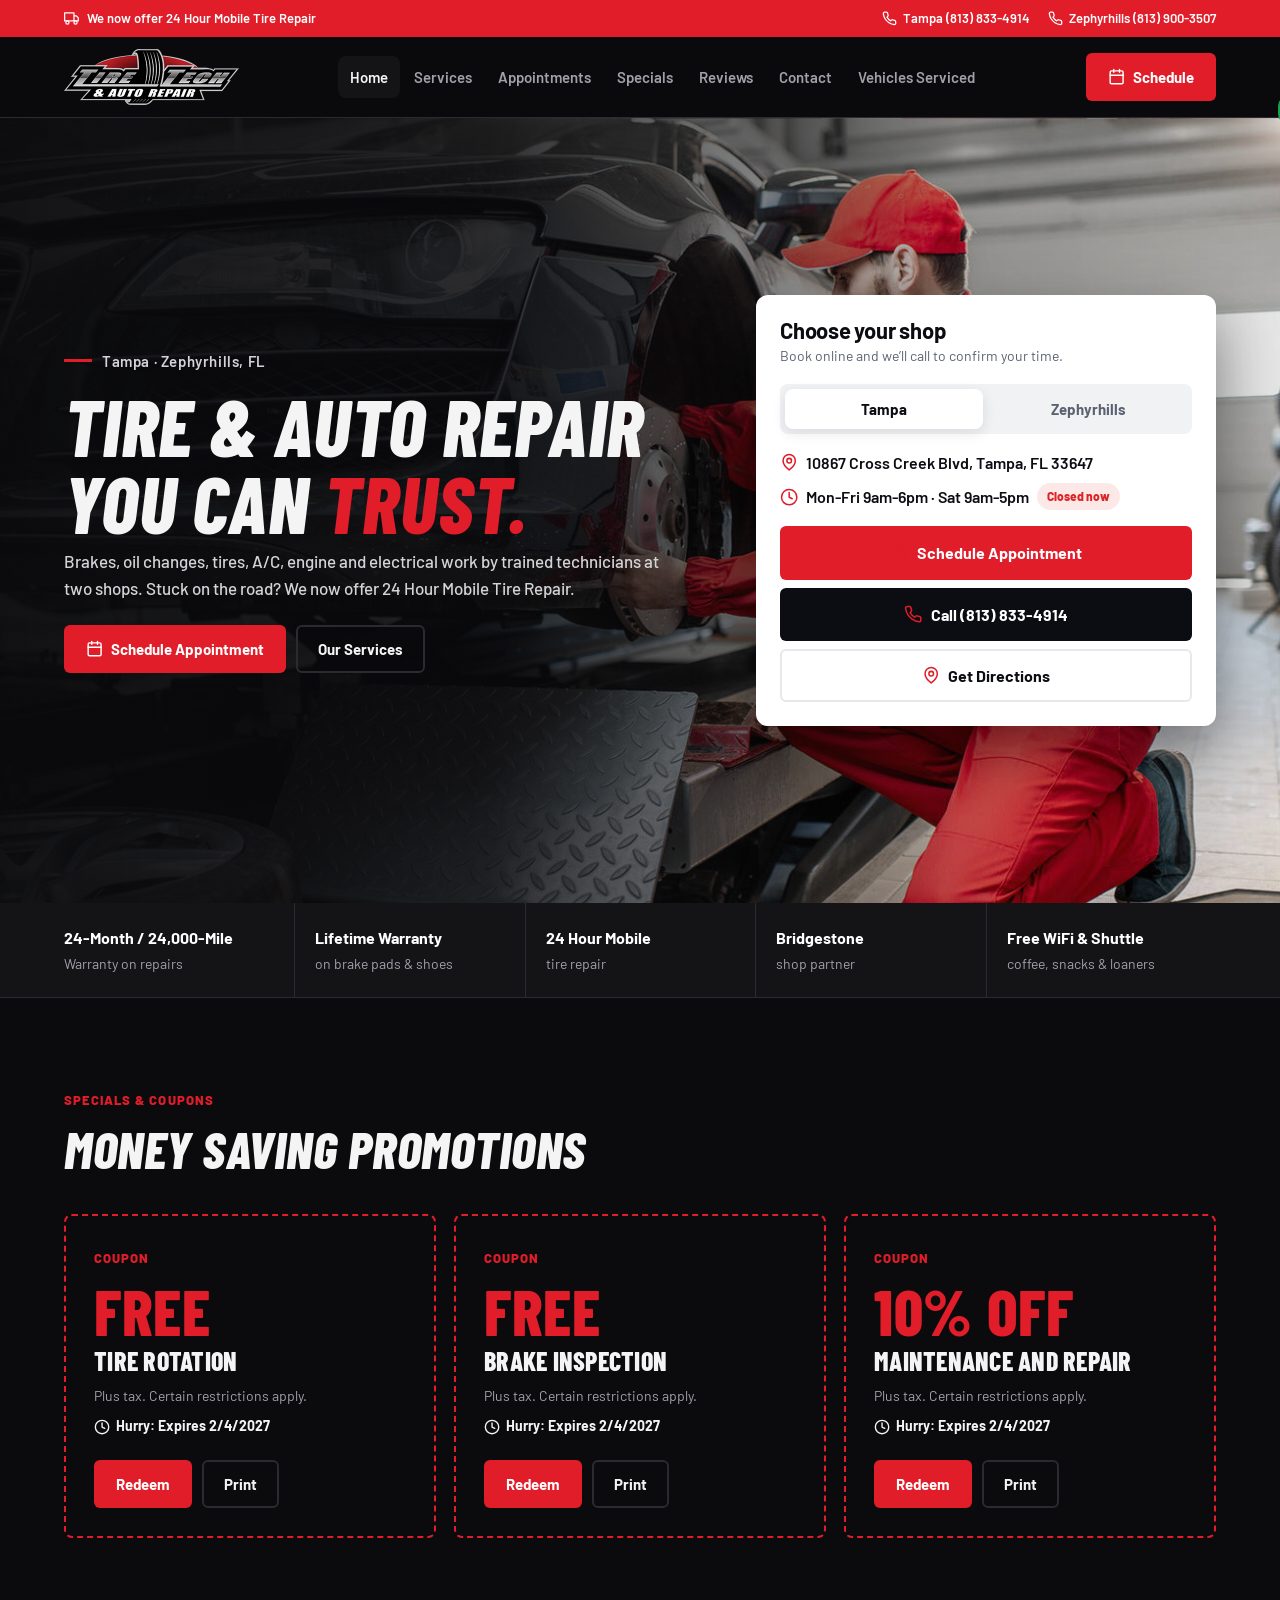
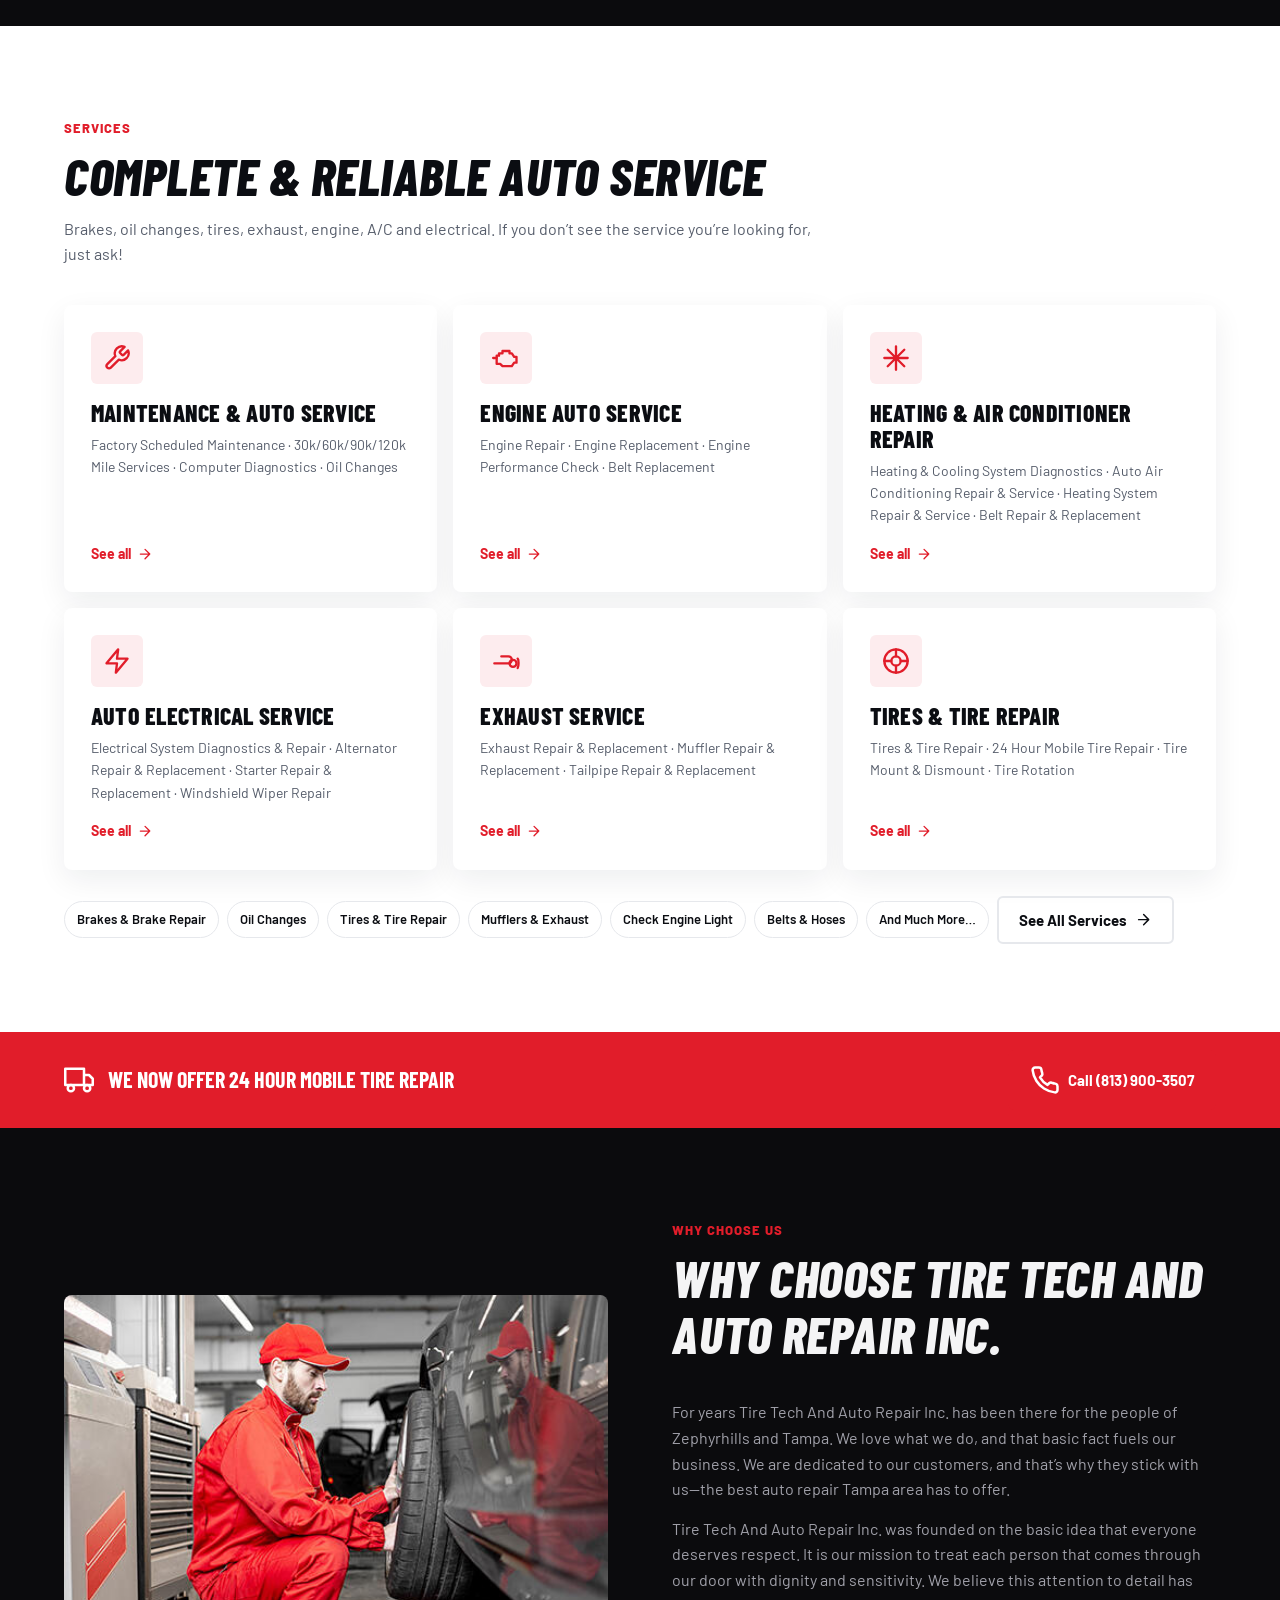
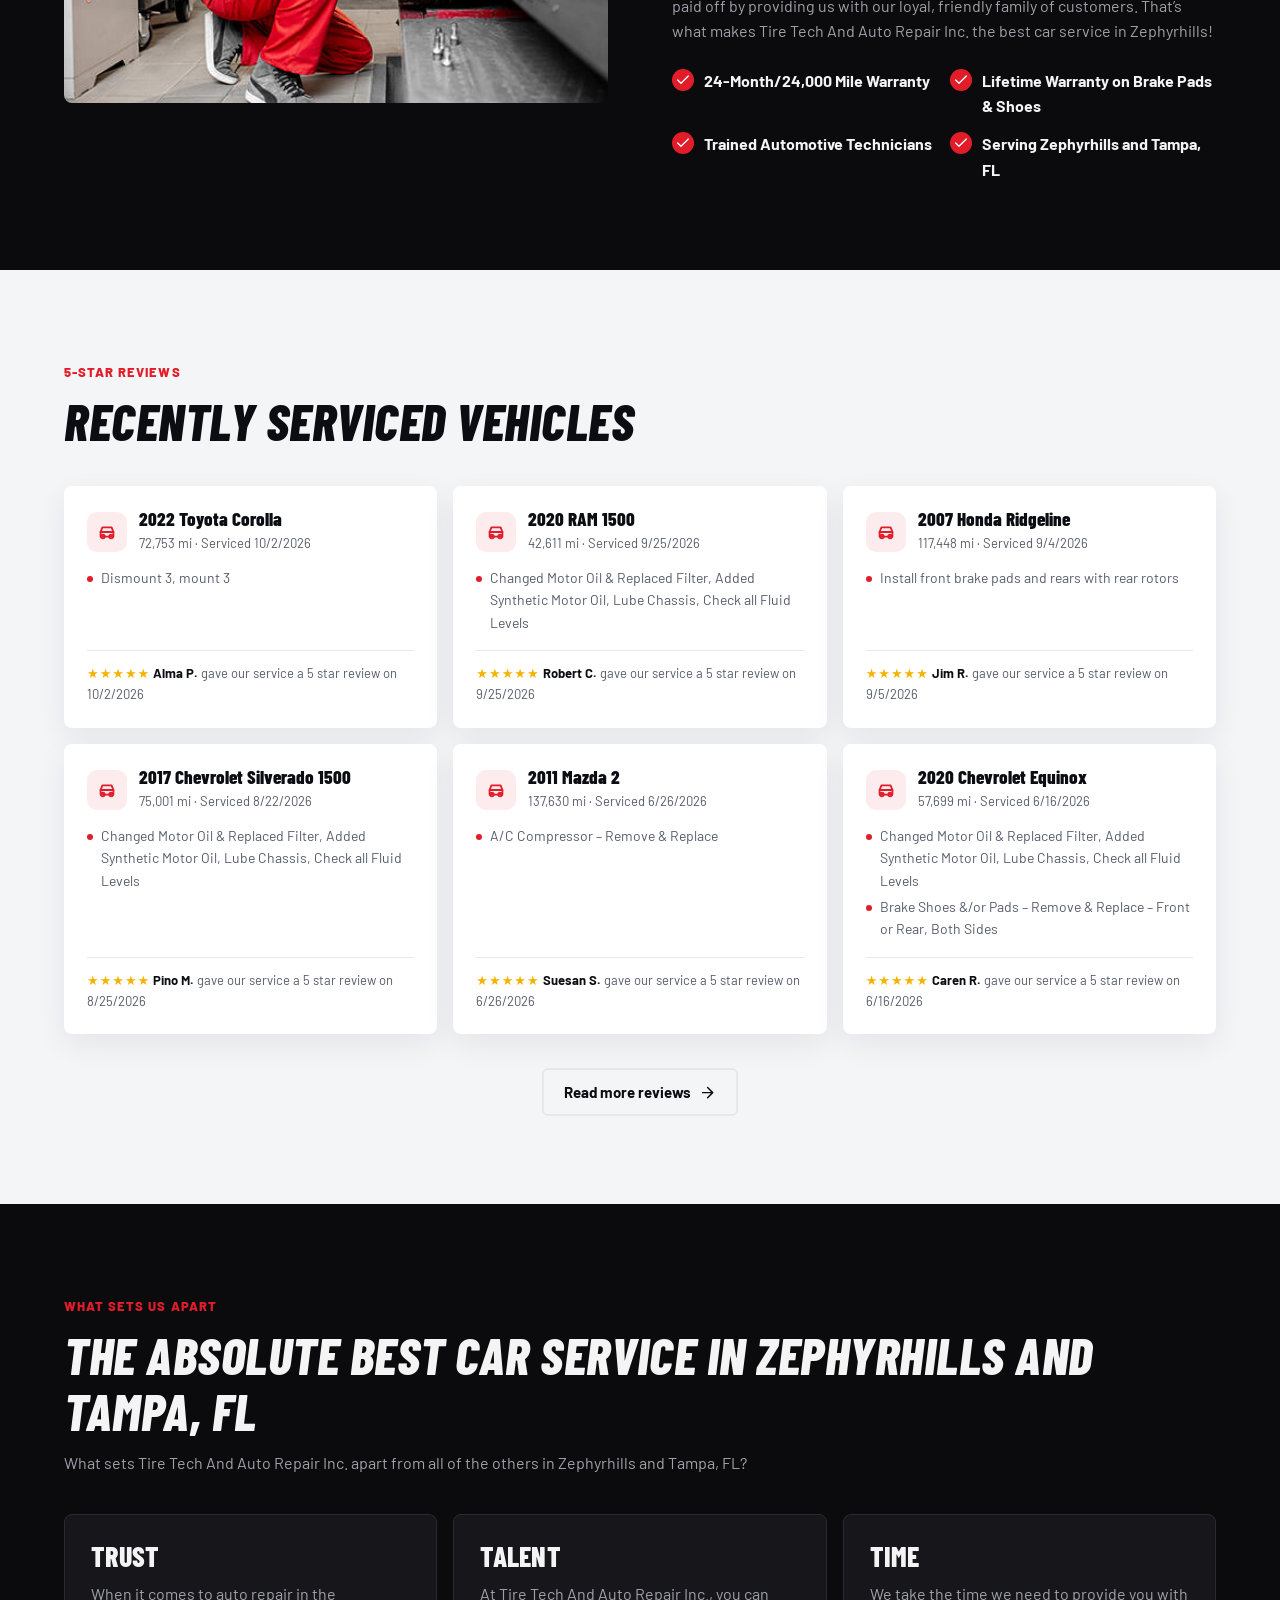
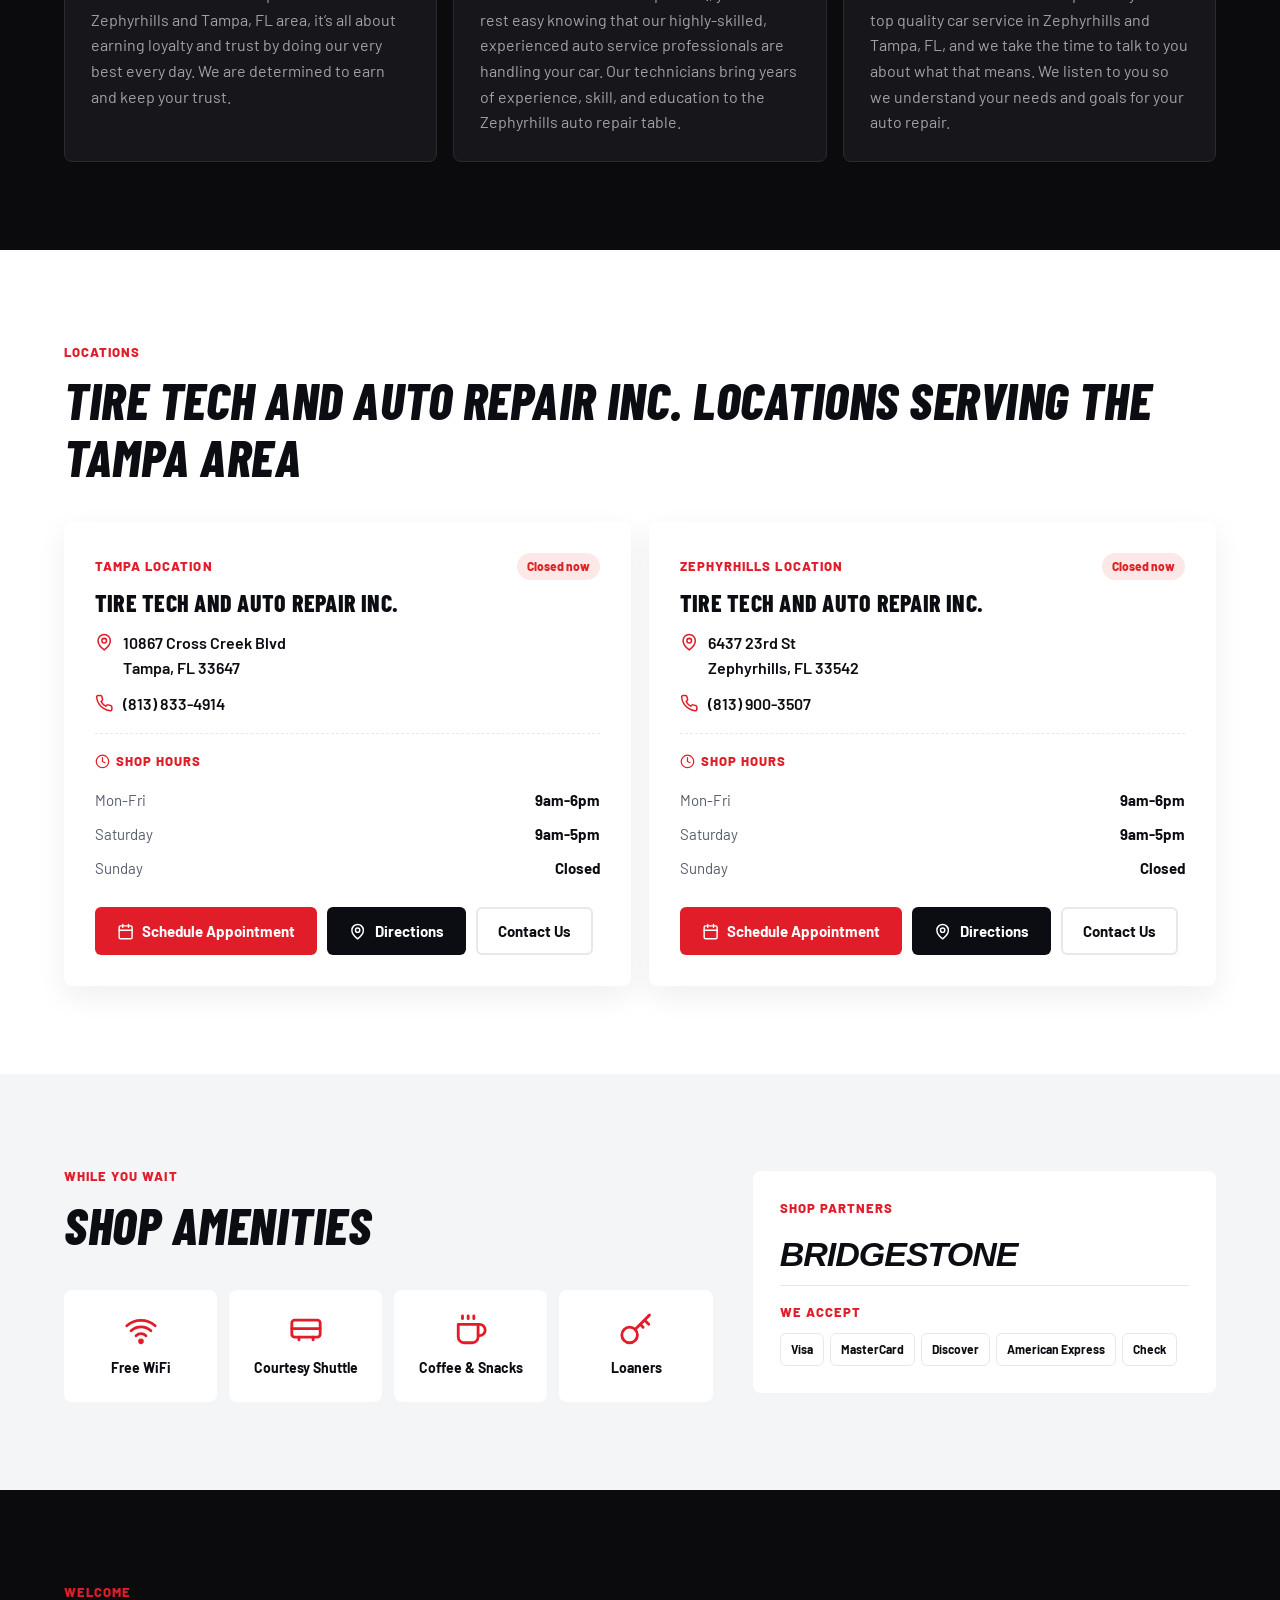
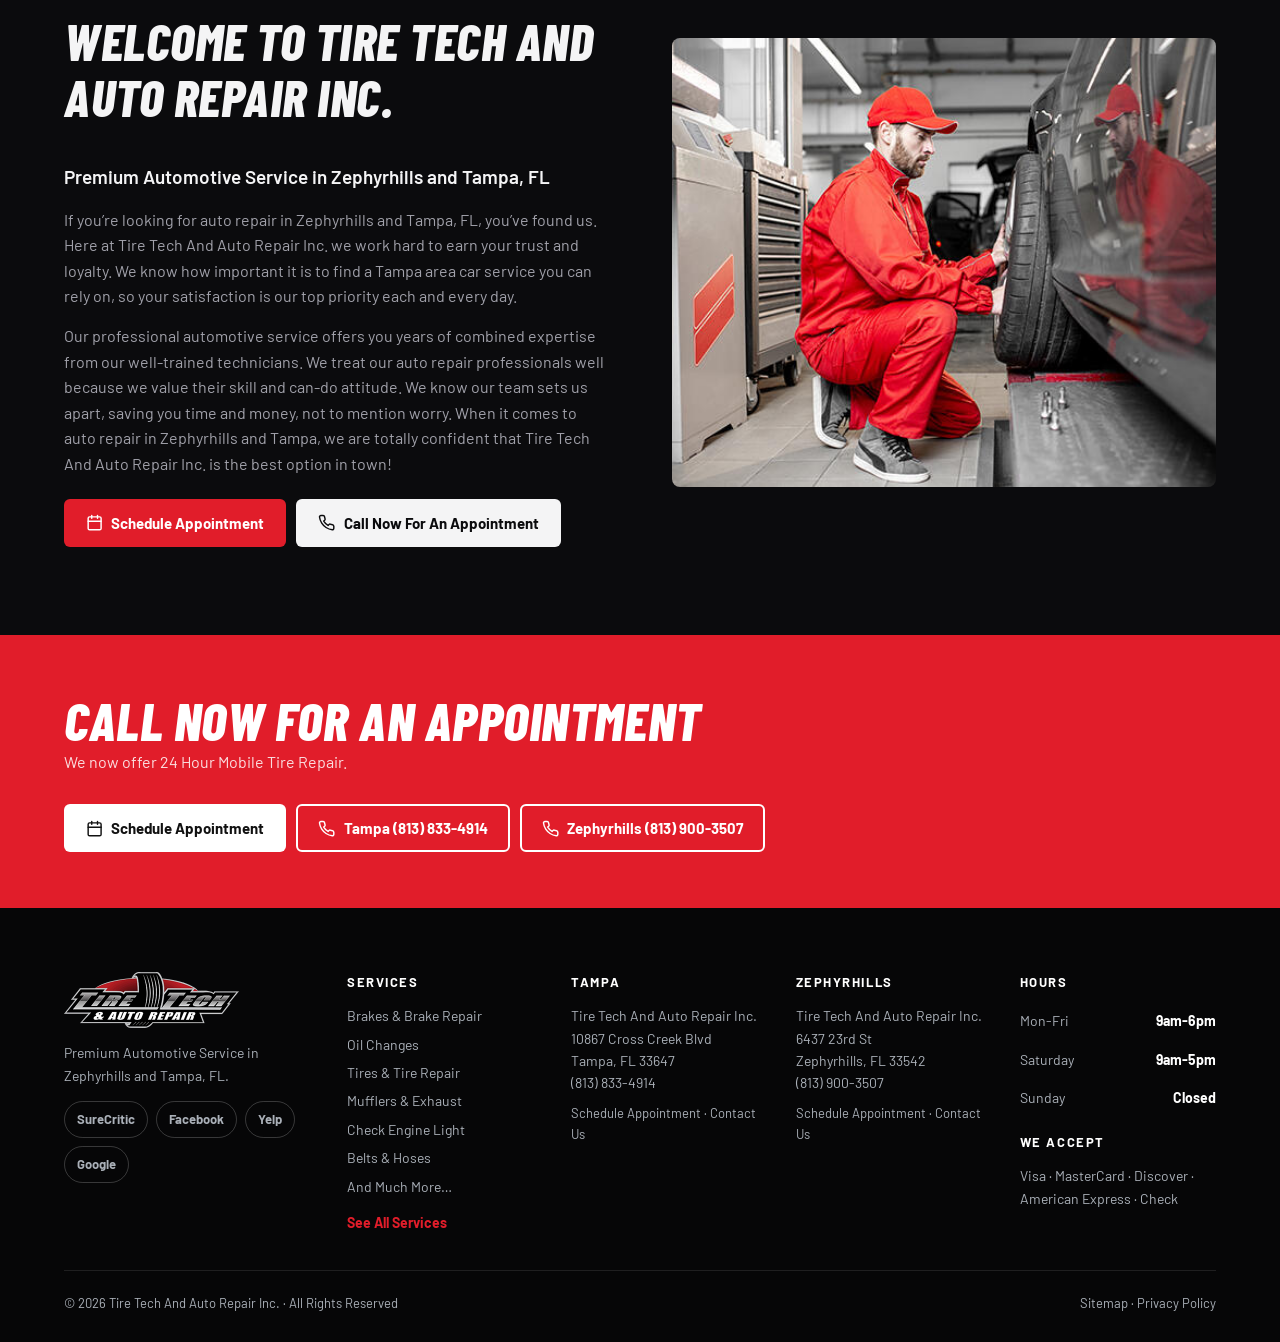
==== commit 8f0b216f: "Final site: full-width desktop layout and plainer, shop-like styling Content spans the whole screen " ====
--- a/index.html
+++ b/index.html
@@ -86,6 +86,7 @@
 /* splits */
 .split{display:grid;grid-template-columns:1.05fr .95fr;gap:56px;align-items:center}
 .split.top{align-items:start}
+.split>*,.contact-grid>*,.appt-grid>*{min-width:0}
 .split.rev>:first-child{order:0}
 .media img{width:100%;border-radius:var(--r,16px);aspect-ratio:4/3.3;object-fit:cover;box-shadow:var(--shadow,none)}
 
@@ -274,6 +275,7 @@
   .makes{grid-template-columns:1fr 1fr}
   .ft-cols{grid-template-columns:1fr}
   .row .btn{flex:1 1 auto}
+  .btn{white-space:normal;text-align:center}
   .ds-bar span{max-width:120px}
   body{padding-bottom:70px}
 }
@@ -336,7 +338,43 @@
   .dock a.dk-book{background:var(--accent);color:#fff}
   .dock .i{width:22px;height:22px}
   body{padding-bottom:72px}
-}</style></head>
+}
+/* ===== Finishing pass: full-width layout, plainer shop styling ===== */
+.wrap{max-width:none;padding-left:clamp(20px,5vw,110px);padding-right:clamp(20px,5vw,110px)}
+:root{--r:8px;--br:6px}
+.sh{max-width:none}.sh p{max-width:760px}
+.sh h2:after,.h2:after{display:none}
+.kicker{letter-spacing:.08em;font-size:13px}
+h1,h2,h3,.big,.tile,.mobile-tire b,.make b{font-style:normal}
+.hero h1,.phero h1,.sh h2,.h2,.cta h2{font-style:italic}
+.hero{background:linear-gradient(90deg,rgba(10,10,12,.96) 0%,rgba(10,10,12,.86) 38%,rgba(10,10,12,.25) 75%,rgba(10,10,12,.1)),var(--hero-img) 70% 35%/cover}
+.hero:after{display:none}
+.hero .wrap{grid-template-columns:minmax(0,1fr) 460px;gap:clamp(32px,6vw,120px);padding-top:clamp(56px,7vw,110px);padding-bottom:clamp(56px,7vw,110px)}
+.hero h1{font-size:clamp(48px,6.2vw,112px);line-height:.98}
+.hero .lead{max-width:640px;font-size:clamp(17px,1.25vw,21px)}
+.where{color:#d4d4d8;font-weight:600;font-size:15px;letter-spacing:.04em;margin-bottom:14px!important;display:flex;align-items:center;gap:10px}
+.where:before{content:"";width:28px;height:3px;background:var(--accent)}
+.book{border-radius:12px;box-shadow:0 24px 60px rgba(0,0,0,.45)}
+.book h3{font-style:normal;text-transform:none;letter-spacing:-.01em;font-family:var(--fb);font-weight:700;font-size:22px}
+.seg,.seg button{border-radius:8px}
+.trust{background:#141417;border-bottom:1px solid var(--line)}
+.trust .wrap{display:grid;grid-template-columns:repeat(5,1fr)}
+.trust .wrap>div{padding:22px 20px;border-left:1px solid var(--line);display:flex;flex-direction:column;gap:2px}
+.trust .wrap>div:first-child{border-left:0;padding-left:0}
+.trust b{font-size:16px;color:#fff}.trust span{font-size:14px;color:var(--muted)}
+.tt .num{display:none}
+.tile>.i:first-child,.svc .ic,.svc-cat .ic{border-radius:6px}
+.coupon{background:transparent}
+.phero{background:linear-gradient(90deg,#0b0b0d 45%,rgba(11,11,13,.55)),var(--hero-img) 70% 35%/cover}
+.why-media img{aspect-ratio:4/3}
+@media(min-width:901px){.split{grid-template-columns:1fr 1fr;gap:clamp(40px,5vw,96px)}}
+.locs-sec .loc{padding:30px}
+@media(min-width:1500px){.makes{grid-template-columns:repeat(6,1fr)}.svc-items{grid-template-columns:repeat(4,1fr)}.jobs{grid-template-columns:repeat(3,1fr)}.ft-cols{grid-template-columns:1.6fr 1fr 1fr 1fr 1fr}}
+@media(min-width:1700px){.svc-grid{grid-template-columns:repeat(6,1fr)}.svc .ic{margin-bottom:12px}}
+@media(max-width:1100px){.trust .wrap{grid-template-columns:repeat(3,1fr)}.trust .wrap>div:nth-child(4){border-left:0;padding-left:0}}
+@media(max-width:900px){.hero .wrap{grid-template-columns:1fr}}
+@media(max-width:640px){.trust .wrap{grid-template-columns:1fr 1fr}.trust .wrap>div{padding:14px 10px;border-left:0}.trust .wrap>div:nth-child(odd){padding-left:0}.trust .wrap>div:last-child{grid-column:1/-1}}
+</style></head>
 <body class="d-final">
 
   <div class="tb"><div class="wrap">
@@ -349,35 +387,37 @@
     <div class="hd-r"><a class="btn btn-p" href="#appointments"><svg class="i " viewBox="0 0 24 24" aria-hidden="true"><rect x="3" y="4" width="18" height="18" rx="2"/><path d="M16 2v4M8 2v4M3 10h18"/></svg><span>Schedule</span></a><button class="burger" aria-label="Menu" onclick="document.getElementById('nv').classList.toggle('open')"><svg class="i " viewBox="0 0 24 24" aria-hidden="true"><path d="M3 6h18M3 12h18M3 18h18"/></svg></button></div>
   </div></header>
 <main class="page" id="p-home"><section class="hero"><div class="wrap">
-  <div><span class="slash">Premium Automotive Service in Zephyrhills and Tampa, FL</span>
-    <h1>Tampa’s tire &amp;<br>auto repair <em>experts.</em></h1>
-    <p class="lead">Brakes, oil changes, tires, A/C, engine and electrical, handled by trained technicians at two locations. We now offer 24 Hour Mobile Tire Repair.</p>
-    <div class="row"><a class="btn btn-p" href="#appointments"><svg class="i " viewBox="0 0 24 24" aria-hidden="true"><rect x="3" y="4" width="18" height="18" rx="2"/><path d="M16 2v4M8 2v4M3 10h18"/></svg>Schedule Appointment</a><a class="btn btn-g" href="#services">Explore Services</a></div><div class="hero-meta"><div><svg class="i " viewBox="0 0 24 24" aria-hidden="true"><path d="M12 22s8-4 8-10V5l-8-3-8 3v7c0 6 8 10 8 10z"/></svg>24-Month/24,000 Mile Warranty</div><div><svg class="i " viewBox="0 0 24 24" aria-hidden="true"><path d="M1 3h15v13H1zM16 8h4l3 3v5h-7z"/><circle cx="5.5" cy="18.5" r="2.5"/><circle cx="18.5" cy="18.5" r="2.5"/></svg>24 Hour Mobile Tire Repair</div><div><svg class="i " viewBox="0 0 24 24" aria-hidden="true"><path d="M20 6 9 17l-5-5"/></svg>Lifetime Warranty on Brake Pads</div></div></div>
+  <div class="hero-copy"><p class="where">Tampa &middot; Zephyrhills, FL</p>
+    <h1>Tire &amp; auto repair<br>you can <em>trust.</em></h1>
+    <p class="lead">Brakes, oil changes, tires, A/C, engine and electrical work by trained technicians at two shops. Stuck on the road? We now offer 24 Hour Mobile Tire Repair.</p>
+    <div class="row"><a class="btn btn-p" href="#appointments"><svg class="i " viewBox="0 0 24 24" aria-hidden="true"><rect x="3" y="4" width="18" height="18" rx="2"/><path d="M16 2v4M8 2v4M3 10h18"/></svg>Schedule Appointment</a><a class="btn btn-g" href="#services">Our Services</a></div></div>
   <div class="book"><h3>Choose your shop</h3><p>Book online and we’ll call to confirm your time.</p>
     <div class="seg" role="tablist"><button type="button" class="on" onclick="pick(0,this)">Tampa</button><button type="button" class="" onclick="pick(1,this)">Zephyrhills</button></div>
     <div class="lp on"><p><svg class="i " viewBox="0 0 24 24" aria-hidden="true"><path d="M20 10c0 6-8 12-8 12s-8-6-8-12a8 8 0 0 1 16 0z"/><circle cx="12" cy="10" r="3"/></svg>10867 Cross Creek Blvd, Tampa, FL 33647</p><p><svg class="i " viewBox="0 0 24 24" aria-hidden="true"><circle cx="12" cy="12" r="10"/><path d="M12 6v6l4 2"/></svg>Mon-Fri 9am-6pm · Sat 9am-5pm <span class="open-badge" data-open></span></p>
       <div class="big-btns"><a class="btn btn-p" href="#appointments"><svg class="i " viewBox="0 0 24 24" aria-hidden="true"><rect x="3" y="4" width="18" height="18" rx="2"/><path d="M16 2v4M8 2v4M3 10h18"/></svg>Schedule Appointment</a><a class="btn btn-s" href="tel:8138334914"><svg class="i " viewBox="0 0 24 24" aria-hidden="true"><path d="M22 16.9v3a2 2 0 0 1-2.2 2 19.8 19.8 0 0 1-8.6-3.1 19.5 19.5 0 0 1-6-6A19.8 19.8 0 0 1 2.1 4.2 2 2 0 0 1 4.1 2h3a2 2 0 0 1 2 1.7c.1 1 .4 1.9.7 2.8a2 2 0 0 1-.5 2.1L8 9.9a16 16 0 0 0 6 6l1.3-1.3a2 2 0 0 1 2.1-.4c.9.3 1.8.6 2.8.7a2 2 0 0 1 1.7 2z"/></svg>Call (813) 833-4914</a><a class="btn btn-g" href="https://www.google.com/maps/search/?api=1&query=Tire+Tech+and+Auto+Repair+10867+Cross+Creek+Blvd+Tampa+FL+33647" target="_blank" rel="noopener"><svg class="i " viewBox="0 0 24 24" aria-hidden="true"><path d="M20 10c0 6-8 12-8 12s-8-6-8-12a8 8 0 0 1 16 0z"/><circle cx="12" cy="10" r="3"/></svg>Get Directions</a></div></div><div class="lp "><p><svg class="i " viewBox="0 0 24 24" aria-hidden="true"><path d="M20 10c0 6-8 12-8 12s-8-6-8-12a8 8 0 0 1 16 0z"/><circle cx="12" cy="10" r="3"/></svg>6437 23rd St, Zephyrhills, FL 33542</p><p><svg class="i " viewBox="0 0 24 24" aria-hidden="true"><circle cx="12" cy="12" r="10"/><path d="M12 6v6l4 2"/></svg>Mon-Fri 9am-6pm · Sat 9am-5pm <span class="open-badge" data-open></span></p>
       <div class="big-btns"><a class="btn btn-p" href="#appointments"><svg class="i " viewBox="0 0 24 24" aria-hidden="true"><rect x="3" y="4" width="18" height="18" rx="2"/><path d="M16 2v4M8 2v4M3 10h18"/></svg>Schedule Appointment</a><a class="btn btn-s" href="tel:8139003507"><svg class="i " viewBox="0 0 24 24" aria-hidden="true"><path d="M22 16.9v3a2 2 0 0 1-2.2 2 19.8 19.8 0 0 1-8.6-3.1 19.5 19.5 0 0 1-6-6A19.8 19.8 0 0 1 2.1 4.2 2 2 0 0 1 4.1 2h3a2 2 0 0 1 2 1.7c.1 1 .4 1.9.7 2.8a2 2 0 0 1-.5 2.1L8 9.9a16 16 0 0 0 6 6l1.3-1.3a2 2 0 0 1 2.1-.4c.9.3 1.8.6 2.8.7a2 2 0 0 1 1.7 2z"/></svg>Call (813) 900-3507</a><a class="btn btn-g" href="https://www.google.com/maps/search/?api=1&query=Tire+Tech+and+Auto+Repair+6437+23rd+St+Zephyrhills+FL+33542" target="_blank" rel="noopener"><svg class="i " viewBox="0 0 24 24" aria-hidden="true"><path d="M20 10c0 6-8 12-8 12s-8-6-8-12a8 8 0 0 1 16 0z"/><circle cx="12" cy="10" r="3"/></svg>Get Directions</a></div></div>
   </div></div></section>
-  <script>function pick(n,b){document.querySelectorAll('.seg button').forEach(x=>x.classList.remove('on'));b.classList.add('on');document.querySelectorAll('.lp').forEach((p,i)=>p.classList.toggle('on',i===n))}</script><div class="wrap tiles-wrap">
-  <div class="tiles">
-    <a class="tile" href="#appointments"><svg class="i " viewBox="0 0 24 24" aria-hidden="true"><rect x="3" y="4" width="18" height="18" rx="2"/><path d="M16 2v4M8 2v4M3 10h18"/></svg><span><small>Schedule</small>Appointment</span><svg class="i go" viewBox="0 0 24 24" aria-hidden="true"><path d="M5 12h14M12 5l7 7-7 7"/></svg></a>
-    <a class="tile" href="#specials"><svg class="i " viewBox="0 0 24 24" aria-hidden="true"><path d="M20.6 13.4 13.4 20.6a2 2 0 0 1-2.8 0L2 12V2h10l8.6 8.6a2 2 0 0 1 0 2.8z"/><circle cx="7" cy="7" r="1.5"/></svg><span><small>Money Saving</small>Promotions</span><svg class="i go" viewBox="0 0 24 24" aria-hidden="true"><path d="M5 12h14M12 5l7 7-7 7"/></svg></a>
-    <a class="tile" href="#reviews"><svg class="i " viewBox="0 0 24 24" aria-hidden="true"><path d="m12 2 3.1 6.3 6.9 1-5 4.9 1.2 6.8L12 17.8 5.8 21l1.2-6.8-5-4.9 6.9-1z"/></svg><span><small>Customers</small>Reviews</span><svg class="i go" viewBox="0 0 24 24" aria-hidden="true"><path d="M5 12h14M12 5l7 7-7 7"/></svg></a>
-  </div></div><section class="spec-home"><div class="wrap"><div class="sh"><span class="kicker">Specials & Coupons</span><h2>Money Saving Promotions</h2></div><div class="coupons">
+  <div class="trust"><div class="wrap">
+    <div><b>24-Month / 24,000-Mile</b><span>Warranty on repairs</span></div>
+    <div><b>Lifetime Warranty</b><span>on brake pads &amp; shoes</span></div>
+    <div><b>24 Hour Mobile</b><span>tire repair</span></div>
+    <div><b>Bridgestone</b><span>shop partner</span></div>
+    <div><b>Free WiFi &amp; Shuttle</b><span>coffee, snacks &amp; loaners</span></div>
+  </div></div>
+  <script>function pick(n,b){document.querySelectorAll('.seg button').forEach(x=>x.classList.remove('on'));b.classList.add('on');document.querySelectorAll('.lp').forEach((p,i)=>p.classList.toggle('on',i===n))}</script><section class="spec-home"><div class="wrap"><div class="sh"><span class="kicker">Specials & Coupons</span><h2>Money Saving Promotions</h2></div><div class="coupons">
   <div class="coupon"><span class="kicker">Coupon</span><div class="big">FREE</div><h3>Tire Rotation</h3><p>Plus tax. Certain restrictions apply.</p><p class="exp"><svg class="i " viewBox="0 0 24 24" aria-hidden="true"><circle cx="12" cy="12" r="10"/><path d="M12 6v6l4 2"/></svg>Hurry: Expires 2/4/2027</p>
   <div class="row"><a class="btn btn-p" href="#appointments">Redeem</a><button class="btn btn-g" onclick="window.print()">Print</button></div></div>
   <div class="coupon"><span class="kicker">Coupon</span><div class="big">FREE</div><h3>Brake Inspection</h3><p>Plus tax. Certain restrictions apply.</p><p class="exp"><svg class="i " viewBox="0 0 24 24" aria-hidden="true"><circle cx="12" cy="12" r="10"/><path d="M12 6v6l4 2"/></svg>Hurry: Expires 2/4/2027</p>
   <div class="row"><a class="btn btn-p" href="#appointments">Redeem</a><button class="btn btn-g" onclick="window.print()">Print</button></div></div>
   <div class="coupon"><span class="kicker">Coupon</span><div class="big">10% OFF</div><h3>Maintenance and Repair</h3><p>Plus tax. Certain restrictions apply.</p><p class="exp"><svg class="i " viewBox="0 0 24 24" aria-hidden="true"><circle cx="12" cy="12" r="10"/><path d="M12 6v6l4 2"/></svg>Hurry: Expires 2/4/2027</p>
   <div class="row"><a class="btn btn-p" href="#appointments">Redeem</a><button class="btn btn-g" onclick="window.print()">Print</button></div></div></div></div></section><section class="svc-home"><div class="wrap">
-    <div class="sh"><span class="kicker">Services</span><h2>Complete & Reliable Auto Service</h2><p>Brakes, oil, tires, exhaust, engine, A/C and electrical — if you don’t see the service you’re looking for, just ask!</p></div>
+    <div class="sh"><span class="kicker">Services</span><h2>Complete & Reliable Auto Service</h2><p>Brakes, oil changes, tires, exhaust, engine, A/C and electrical. If you don’t see the service you’re looking for, just ask!</p></div>
     <div class="svc-grid"><a class="svc card" href="#services"><svg class="i ic" viewBox="0 0 24 24" aria-hidden="true"><path d="M14.7 6.3a1 1 0 0 0 0 1.4l1.6 1.6a1 1 0 0 0 1.4 0l3.8-3.8a6 6 0 0 1-7.9 7.9l-6.9 6.9a2.1 2.1 0 0 1-3-3l6.9-6.9a6 6 0 0 1 7.9-7.9z"/></svg><h3>Maintenance & Auto Service</h3><p>Factory Scheduled Maintenance · 30k/60k/90k/120k Mile Services · Computer Diagnostics · Oil Changes</p><span class="more">See all <svg class="i " viewBox="0 0 24 24" aria-hidden="true"><path d="M5 12h14M12 5l7 7-7 7"/></svg></span></a><a class="svc card" href="#services"><svg class="i ic" viewBox="0 0 24 24" aria-hidden="true"><path d="M4 10h2V8h3V6h6v2h2l2 3h2v5h-2l-2 3H9l-2-2H4z"/><path d="M1 12h3"/></svg><h3>Engine Auto Service</h3><p>Engine Repair · Engine Replacement · Engine Performance Check · Belt Replacement</p><span class="more">See all <svg class="i " viewBox="0 0 24 24" aria-hidden="true"><path d="M5 12h14M12 5l7 7-7 7"/></svg></span></a><a class="svc card" href="#services"><svg class="i ic" viewBox="0 0 24 24" aria-hidden="true"><path d="M12 2v20M4.9 4.9l14.2 14.2M2 12h20M4.9 19.1 19.1 4.9"/></svg><h3>Heating & Air Conditioner Repair</h3><p>Heating & Cooling System Diagnostics · Auto Air Conditioning Repair & Service · Heating System Repair & Service · Belt Repair & Replacement</p><span class="more">See all <svg class="i " viewBox="0 0 24 24" aria-hidden="true"><path d="M5 12h14M12 5l7 7-7 7"/></svg></span></a><a class="svc card" href="#services"><svg class="i ic" viewBox="0 0 24 24" aria-hidden="true"><path d="M13 2 3 14h9l-1 8 10-12h-9z"/></svg><h3>Auto Electrical Service</h3><p>Electrical System Diagnostics & Repair · Alternator Repair & Replacement · Starter Repair & Replacement · Windshield Wiper Repair</p><span class="more">See all <svg class="i " viewBox="0 0 24 24" aria-hidden="true"><path d="M5 12h14M12 5l7 7-7 7"/></svg></span></a><a class="svc card" href="#services"><svg class="i ic" viewBox="0 0 24 24" aria-hidden="true"><path d="M2 14h12a3 3 0 0 0 0-6H8"/><circle cx="18" cy="14" r="3"/><path d="M22 10c1 1 1 6 0 8"/></svg><h3>Exhaust Service</h3><p>Exhaust Repair & Replacement · Muffler Repair & Replacement · Tailpipe Repair & Replacement</p><span class="more">See all <svg class="i " viewBox="0 0 24 24" aria-hidden="true"><path d="M5 12h14M12 5l7 7-7 7"/></svg></span></a><a class="svc card" href="#services"><svg class="i ic" viewBox="0 0 24 24" aria-hidden="true"><circle cx="12" cy="12" r="10"/><circle cx="12" cy="12" r="4"/><path d="M12 2v6M12 16v6M2 12h6M16 12h6"/></svg><h3>Tires & Tire Repair</h3><p>Tires & Tire Repair · 24 Hour Mobile Tire Repair · Tire Mount & Dismount · Tire Rotation</p><span class="more">See all <svg class="i " viewBox="0 0 24 24" aria-hidden="true"><path d="M5 12h14M12 5l7 7-7 7"/></svg></span></a></div>
     <div class="quick"><span class="chip">Brakes & Brake Repair</span><span class="chip">Oil Changes</span><span class="chip">Tires & Tire Repair</span><span class="chip">Mufflers & Exhaust</span><span class="chip">Check Engine Light</span><span class="chip">Belts & Hoses</span><span class="chip">And Much More…</span><a class="btn btn-g" href="#services">See All Services <svg class="i " viewBox="0 0 24 24" aria-hidden="true"><path d="M5 12h14M12 5l7 7-7 7"/></svg></a></div></div></section><div class="mobile-tire"><div class="wrap"><svg class="i " viewBox="0 0 24 24" aria-hidden="true"><path d="M1 3h15v13H1zM16 8h4l3 3v5h-7z"/><circle cx="5.5" cy="18.5" r="2.5"/><circle cx="18.5" cy="18.5" r="2.5"/></svg><b>We now offer 24 Hour Mobile Tire Repair</b><a class="btn btn-p" href="tel:8139003507"><svg class="i " viewBox="0 0 24 24" aria-hidden="true"><path d="M22 16.9v3a2 2 0 0 1-2.2 2 19.8 19.8 0 0 1-8.6-3.1 19.5 19.5 0 0 1-6-6A19.8 19.8 0 0 1 2.1 4.2 2 2 0 0 1 4.1 2h3a2 2 0 0 1 2 1.7c.1 1 .4 1.9.7 2.8a2 2 0 0 1-.5 2.1L8 9.9a16 16 0 0 0 6 6l1.3-1.3a2 2 0 0 1 2.1-.4c.9.3 1.8.6 2.8.7a2 2 0 0 1 1.7 2z"/></svg>Call (813) 900-3507</a></div></div><section class="why"><div class="wrap"><div class="split">
-  <div class="why-media"><img src="[data-uri]" alt="Tire Tech technician mounting a tire"><div class="float f1"><span class="stars" aria-label="5 stars">★★★★★</span><b>5-star reviews</b>from real repair orders</div><div class="float f2"><b>Lifetime Warranty</b>on brake pads &amp; shoes</div></div>
+  <div class="why-media"><img src="[data-uri]" alt="Tire Tech technician mounting a tire"></div>
   <div><div class="sh"><span class="kicker">Why Choose Us</span><h2>Why Choose Tire Tech And Auto Repair Inc.</h2></div><p>For years Tire Tech And Auto Repair Inc. has been there for the people of Zephyrhills and Tampa. We love what we do, and that basic fact fuels our business. We are dedicated to our customers, and that’s why they stick with us—the best auto repair Tampa area has to offer.</p><p>Tire Tech And Auto Repair Inc. was founded on the basic idea that everyone deserves respect. It is our mission to treat each person that comes through our door with dignity and sensitivity. We believe this attention to detail has paid off by providing us with our loyal, friendly family of customers. That’s what makes Tire Tech And Auto Repair Inc. the best car service in Zephyrhills!</p>
     <ul class="ticks"><li><svg class="i " viewBox="0 0 24 24" aria-hidden="true"><path d="M20 6 9 17l-5-5"/></svg>24-Month/24,000 Mile Warranty</li><li><svg class="i " viewBox="0 0 24 24" aria-hidden="true"><path d="M20 6 9 17l-5-5"/></svg>Lifetime Warranty on Brake Pads & Shoes</li><li><svg class="i " viewBox="0 0 24 24" aria-hidden="true"><path d="M20 6 9 17l-5-5"/></svg>Trained Automotive Technicians</li><li><svg class="i " viewBox="0 0 24 24" aria-hidden="true"><path d="M20 6 9 17l-5-5"/></svg>Serving Zephyrhills and Tampa, FL</li></ul></div>
-  </div></div></section><section class="recent-sec"><div class="wrap"><div class="sh"><span class="kicker">Recently Serviced Vehicles</span><h2>Real jobs. Real 5-star reviews.</h2></div><div class="jobs">
+  </div></div></section><section class="recent-sec"><div class="wrap"><div class="sh"><span class="kicker">5-star reviews</span><h2>Recently Serviced Vehicles</h2></div><div class="jobs">
   <article class="job card">
     <div class="job-h"><svg class="i " viewBox="0 0 24 24" aria-hidden="true"><path d="M5 17h14v-5l-2-5H7l-2 5z"/><circle cx="7.5" cy="17" r="2"/><circle cx="16.5" cy="17" r="2"/><path d="M5 12h14"/></svg><div><h4>2022 Toyota Corolla</h4><small>72,753 mi · Serviced 10/2/2026</small></div></div>
     <ul class="job-w"><li>Dismount 3, mount 3</li></ul>
@@ -427,7 +467,7 @@
     <div class="row"><a class="btn btn-p" href="#appointments"><svg class="i " viewBox="0 0 24 24" aria-hidden="true"><rect x="3" y="4" width="18" height="18" rx="2"/><path d="M16 2v4M8 2v4M3 10h18"/></svg>Schedule Appointment</a><a class="btn btn-s" href="https://www.google.com/maps/search/?api=1&query=Tire+Tech+and+Auto+Repair+6437+23rd+St+Zephyrhills+FL+33542" target="_blank" rel="noopener"><svg class="i " viewBox="0 0 24 24" aria-hidden="true"><path d="M20 10c0 6-8 12-8 12s-8-6-8-12a8 8 0 0 1 16 0z"/><circle cx="12" cy="10" r="3"/></svg>Directions</a><a class="btn btn-g" href="#contact">Contact Us</a></div>
   </div></div></div></section><section class="amen-sec"><div class="wrap">
     <div class="amen-row">
-      <div><div class="sh"><span class="kicker">Shop Amenities</span><h2>Comfort while you wait</h2></div><div class="amen"><div class="am"><svg class="i " viewBox="0 0 24 24" aria-hidden="true"><path d="M5 12.6a10 10 0 0 1 14 0M8.5 16a5 5 0 0 1 7 0M2 9a15 15 0 0 1 20 0"/><circle cx="12" cy="20" r="1"/></svg><span>Free WiFi</span></div><div class="am"><svg class="i " viewBox="0 0 24 24" aria-hidden="true"><rect x="2" y="5" width="20" height="12" rx="2"/><path d="M2 11h20M7 17v2M17 17v2"/></svg><span>Courtesy Shuttle</span></div><div class="am"><svg class="i " viewBox="0 0 24 24" aria-hidden="true"><path d="M17 8h1a4 4 0 0 1 0 8h-1M3 8h14v9a4 4 0 0 1-4 4H7a4 4 0 0 1-4-4z"/><path d="M6 2v2M10 2v2M14 2v2"/></svg><span>Coffee & Snacks</span></div><div class="am"><svg class="i " viewBox="0 0 24 24" aria-hidden="true"><circle cx="7.5" cy="15.5" r="5.5"/><path d="m11.5 11.5 10-10M18 5l3 3M15 8l2 2"/></svg><span>Loaners</span></div></div></div>
+      <div><div class="sh"><span class="kicker">While you wait</span><h2>Shop Amenities</h2></div><div class="amen"><div class="am"><svg class="i " viewBox="0 0 24 24" aria-hidden="true"><path d="M5 12.6a10 10 0 0 1 14 0M8.5 16a5 5 0 0 1 7 0M2 9a15 15 0 0 1 20 0"/><circle cx="12" cy="20" r="1"/></svg><span>Free WiFi</span></div><div class="am"><svg class="i " viewBox="0 0 24 24" aria-hidden="true"><rect x="2" y="5" width="20" height="12" rx="2"/><path d="M2 11h20M7 17v2M17 17v2"/></svg><span>Courtesy Shuttle</span></div><div class="am"><svg class="i " viewBox="0 0 24 24" aria-hidden="true"><path d="M17 8h1a4 4 0 0 1 0 8h-1M3 8h14v9a4 4 0 0 1-4 4H7a4 4 0 0 1-4-4z"/><path d="M6 2v2M10 2v2M14 2v2"/></svg><span>Coffee & Snacks</span></div><div class="am"><svg class="i " viewBox="0 0 24 24" aria-hidden="true"><circle cx="7.5" cy="15.5" r="5.5"/><path d="m11.5 11.5 10-10M18 5l3 3M15 8l2 2"/></svg><span>Loaners</span></div></div></div>
       <div class="partners"><span class="kicker">Shop Partners</span><div class="partner">BRIDGESTONE</div><span class="kicker">We accept</span><div class="pay"><span>Visa</span><span>MasterCard</span><span>Discover</span><span>American Express</span><span>Check</span></div></div>
     </div></div></section><section class="welcome"><div class="wrap">
     <div class="split">
